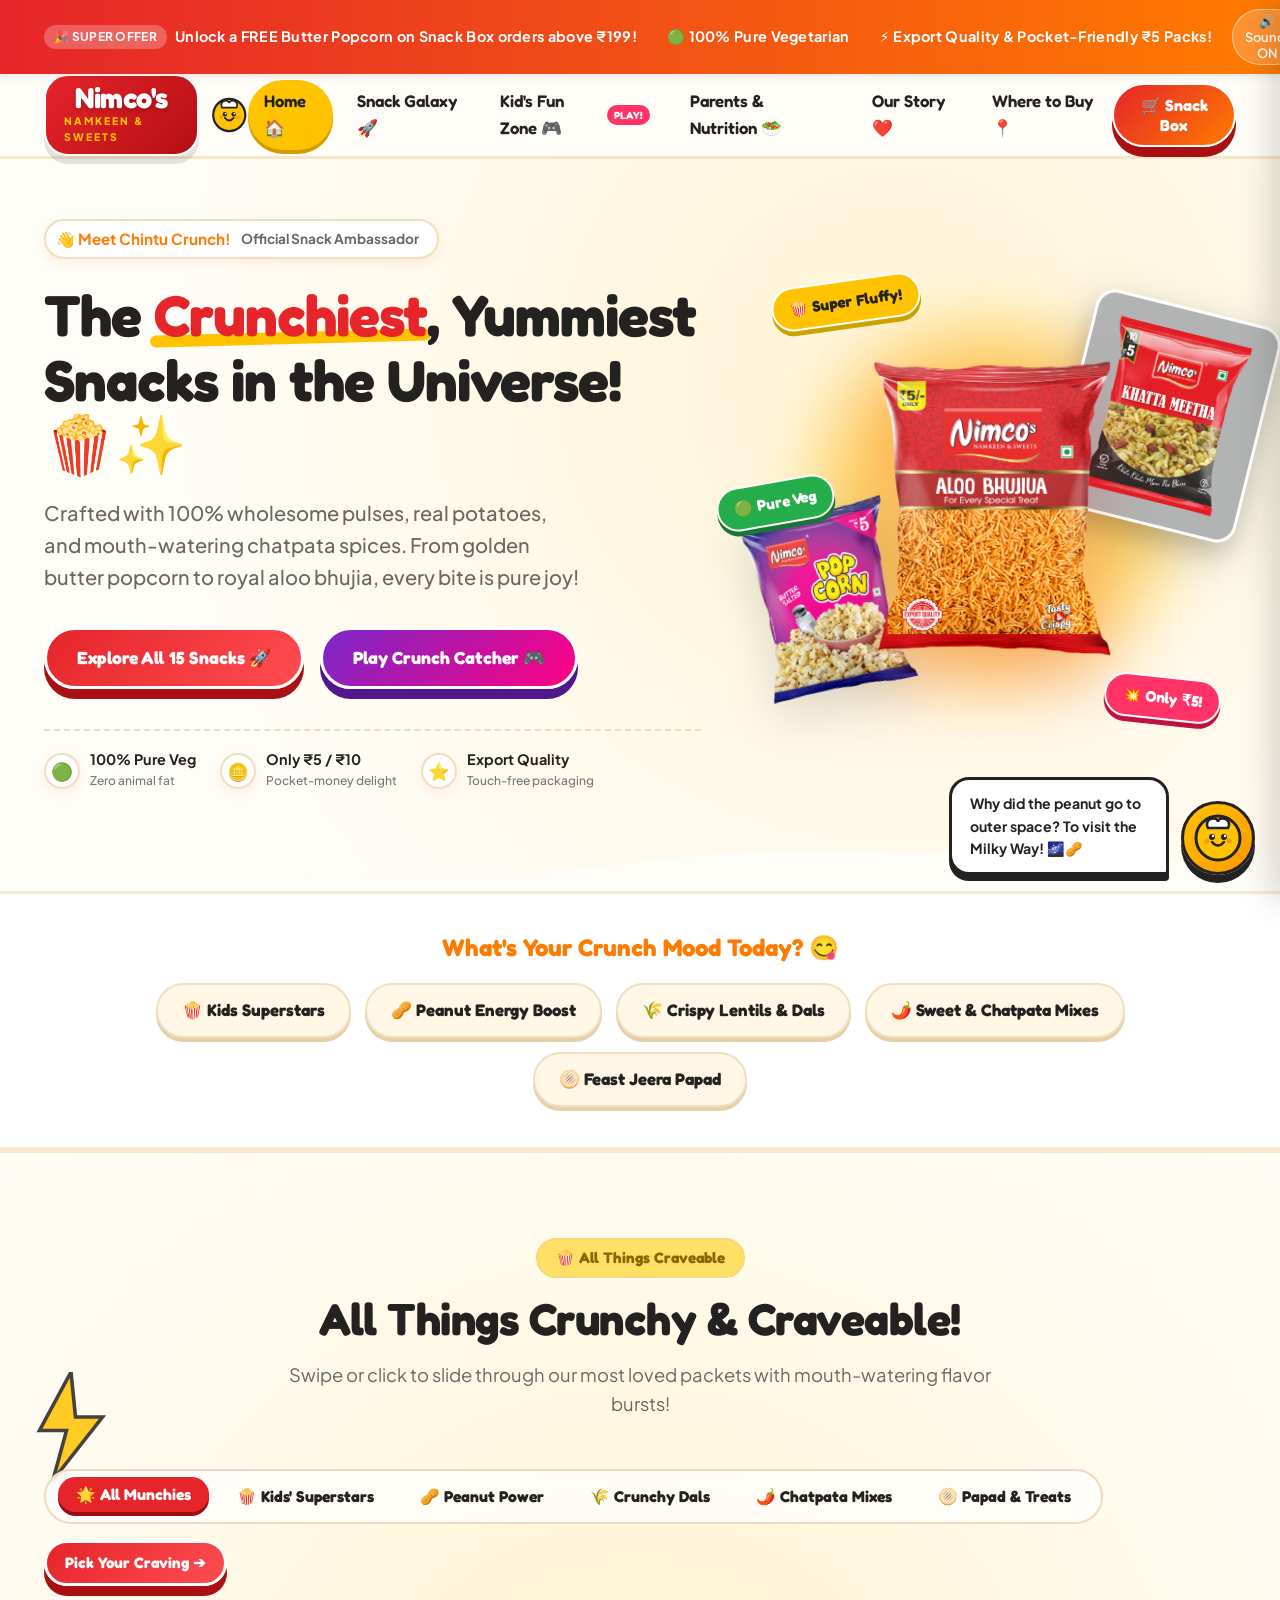
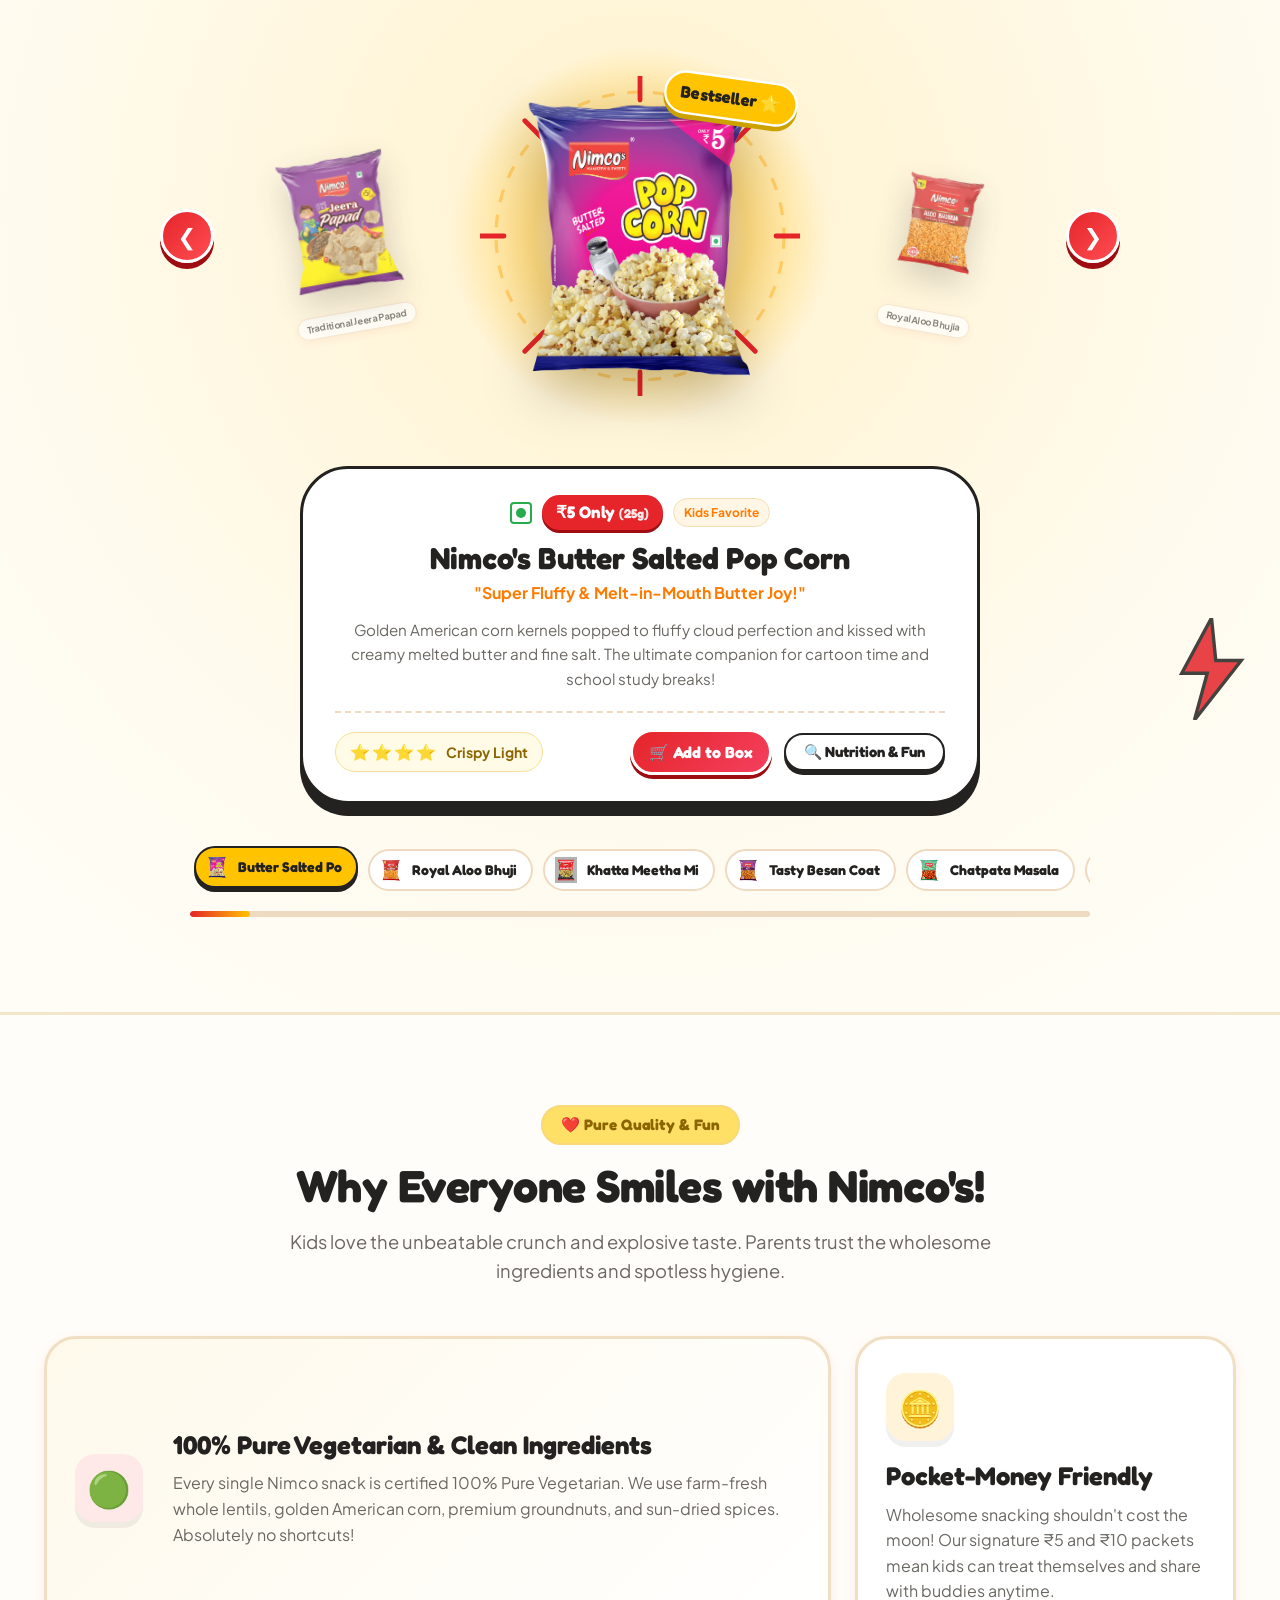
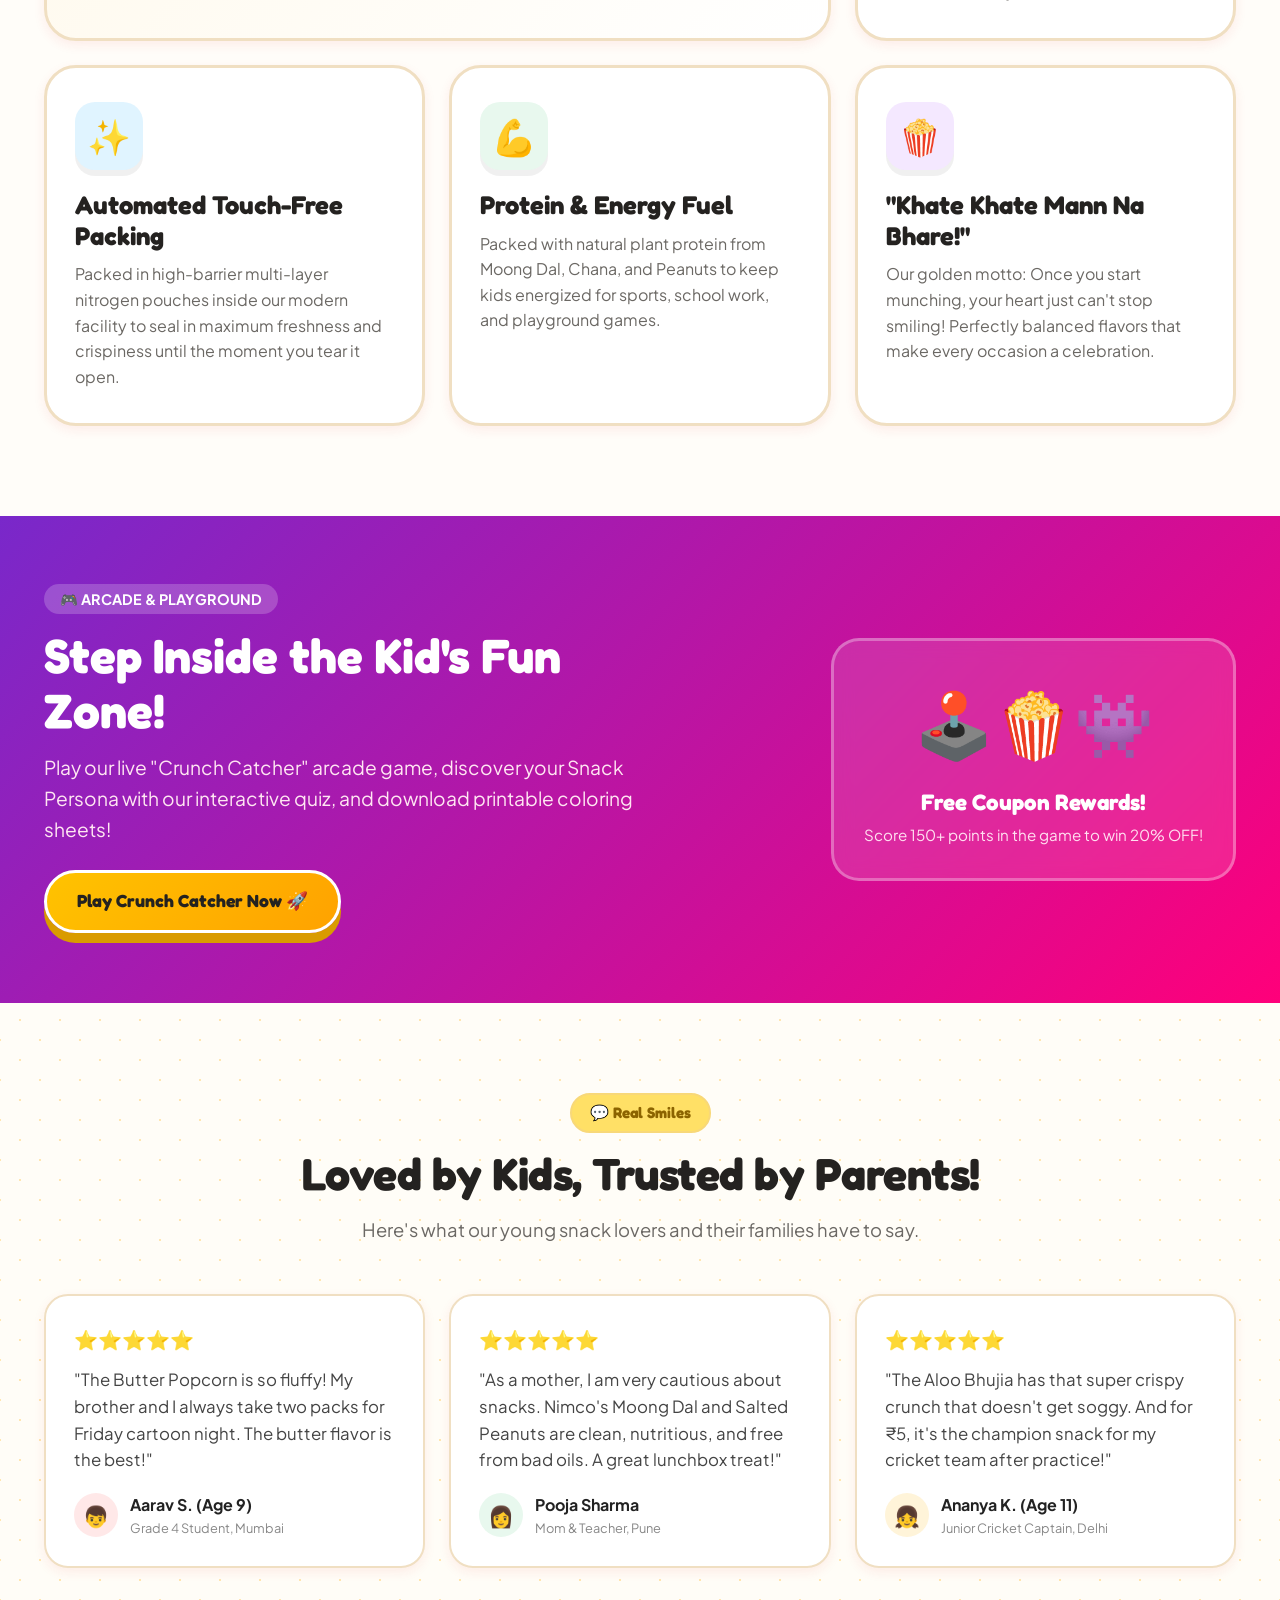
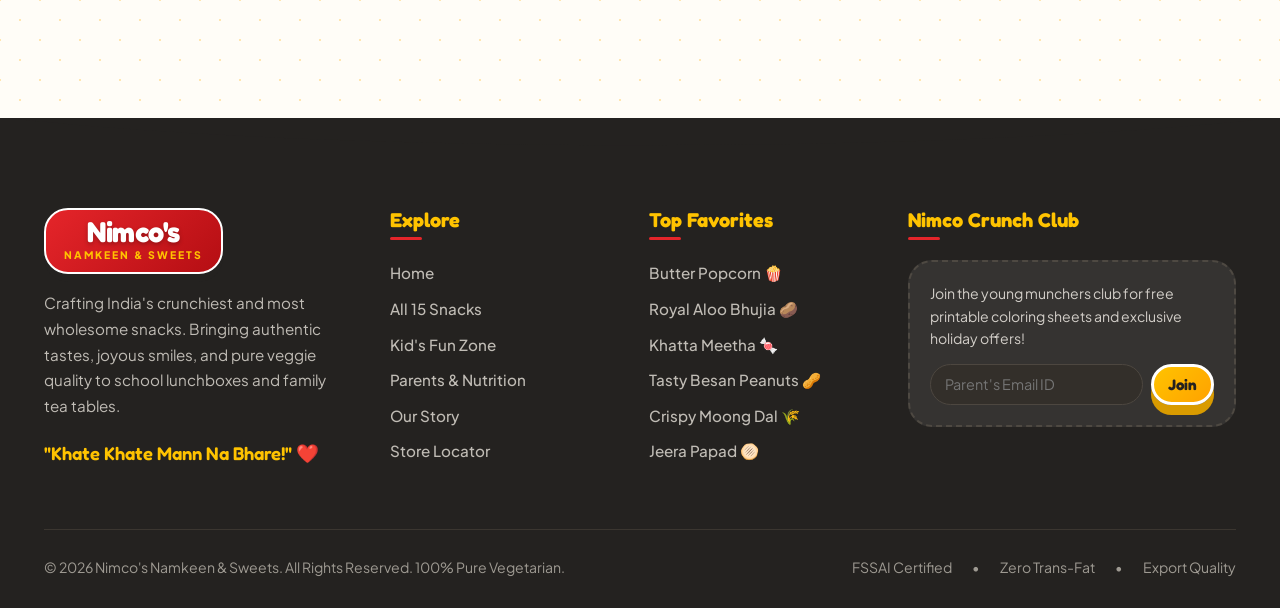
==== index.html @ a9c76709 "Add products page with complete snack galaxy showcase and interactive features" ====
<!DOCTYPE html>
<html lang="en">
<head>
  <meta charset="UTF-8">
  <meta name="viewport" content="width=device-width, initial-scale=1.0">
  <title>Nimco's Namkeen & Sweets | The Crunchiest Snack Universe for Kids & Families!</title>
  <meta name="description" content="Discover Nimco's mouth-watering namkeen and snacks! From Butter Popcorn and Aloo Bhujia to Khatta Meetha. 100% Pure Vegetarian, crispy, fun & pocket-friendly!">
  <link rel="stylesheet" href="css/style.css">
  <link rel="icon" href="assets/pop-corn.png" type="image/png">
</head>
<body>

  <!-- Top Playful Announcement Bar -->
  <aside class="top-ticker" aria-label="Special Offers">
    <div class="container top-ticker-content">
      <div class="top-ticker-marquee">
        <span class="ticker-item">
          <span class="ticker-pill">🎉 Super Offer</span>
          <span>Unlock a <strong>FREE Butter Popcorn</strong> on Snack Box orders above ₹199!</span>
        </span>
        <span class="ticker-item">
          <span>🟢 <strong>100% Pure Vegetarian</strong></span>
        </span>
        <span class="ticker-item">
          <span>⚡ Export Quality & Pocket-Friendly ₹5 Packs!</span>
        </span>
      </div>
      <button class="sound-toggle-btn" id="soundToggleBtn" aria-label="Toggle Sound Effects">
        🔊 Sound: ON
      </button>
    </div>
  </aside>

  <!-- Navigation Header -->
  <header class="site-header">
    <div class="container nav-container">
      <a href="index.html" class="brand-logo-wrap" aria-label="Nimco's Home">
        <div class="brand-logo-badge">
          <span class="brand-name">Nimco's</span>
          <span class="brand-sub">Namkeen & Sweets</span>
        </div>
        <!-- Chintu Mascot Head SVG -->
        <svg class="mascot-head-icon" viewBox="0 0 100 100" fill="none" xmlns="http://www.w3.org/2000/svg">
          <circle cx="50" cy="50" r="44" fill="#FFC300" stroke="#242220" stroke-width="6"/>
          <!-- Chef Hat -->
          <path d="M30 30 C20 10, 50 5, 50 18 C50 5, 80 10, 70 30 Z" fill="#FFFFFF" stroke="#242220" stroke-width="5"/>
          <!-- Eyes -->
          <circle cx="38" cy="48" r="6" fill="#242220"/>
          <circle cx="40" cy="46" r="2.5" fill="#FFFFFF"/>
          <circle cx="62" cy="48" r="6" fill="#242220"/>
          <circle cx="64" cy="46" r="2.5" fill="#FFFFFF"/>
          <!-- Cheeks -->
          <circle cx="28" cy="56" r="5" fill="#FF7B00" opacity="0.6"/>
          <circle cx="72" cy="56" r="5" fill="#FF7B00" opacity="0.6"/>
          <!-- Smile -->
          <path d="M38 58 Q50 72 62 58" stroke="#242220" stroke-width="5" stroke-linecap="round" fill="none"/>
        </svg>
      </a>

      <nav aria-label="Main Navigation">
        <ul class="nav-menu">
          <li><a href="index.html" class="nav-link active">Home 🏠</a></li>
          <li><a href="products.html" class="nav-link">Snack Galaxy 🚀</a></li>
          <li>
            <a href="funzone.html" class="nav-link">
              Kid's Fun Zone 🎮 <span class="badge-fun">Play!</span>
            </a>
          </li>
          <li><a href="parents.html" class="nav-link">Parents & Nutrition 🥗</a></li>
          <li><a href="about.html" class="nav-link">Our Story ❤️</a></li>
          <li><a href="contact.html" class="nav-link">Where to Buy 📍</a></li>
        </ul>
      </nav>

      <div class="nav-actions">
        <button class="cart-btn-trigger" aria-label="Open Snack Box Cart">
          <span>🛒 Snack Box</span>
          <span class="cart-badge-count" style="display:none;">0</span>
        </button>
        <button class="mobile-menu-toggle" aria-label="Open Mobile Menu">
          <span></span>
          <span></span>
          <span></span>
        </button>
      </div>
    </div>
  </header>

  <!-- Hero Section -->
  <main>
    <section class="hero-section">
      <div class="container hero-grid">
        <div class="hero-content">
          <div class="hero-mascot-pill">
            <span>👋 Meet Chintu Crunch!</span>
            <span style="color: #666; font-size: 0.85rem;">Official Snack Ambassador</span>
          </div>

          <h1 class="hero-title">
            The <span class="highlight-red">Crunchiest</span>, Yummiest Snacks in the Universe! 🍿✨
          </h1>

          <p class="hero-subtitle">
            Crafted with 100% wholesome pulses, real potatoes, and mouth-watering chatpata spices. From golden butter popcorn to royal aloo bhujia, every bite is pure joy!
          </p>

          <div class="hero-cta-group">
            <a href="products.html" class="btn btn-primary">
              <span>Explore All 15 Snacks 🚀</span>
            </a>
            <a href="funzone.html" class="btn btn-funzone">
              <span>Play Crunch Catcher 🎮</span>
            </a>
          </div>

          <div class="hero-trust-badges">
            <div class="trust-item">
              <div class="trust-item-icon">🟢</div>
              <div>
                <div style="line-height: 1.2;">100% Pure Veg</div>
                <small style="color: #777; font-weight: 500;">Zero animal fat</small>
              </div>
            </div>
            <div class="trust-item">
              <div class="trust-item-icon">🪙</div>
              <div>
                <div style="line-height: 1.2;">Only ₹5 / ₹10</div>
                <small style="color: #777; font-weight: 500;">Pocket-money delight</small>
              </div>
            </div>
            <div class="trust-item">
              <div class="trust-item-icon">⭐</div>
              <div>
                <div style="line-height: 1.2;">Export Quality</div>
                <small style="color: #777; font-weight: 500;">Touch-free packaging</small>
              </div>
            </div>
          </div>
        </div>

        <!-- Hero 3D Packaging Stage -->
        <div class="hero-visual-stage">
          <div class="stage-glow-circle"></div>

          <!-- Floating Stickers -->
          <div class="fun-sticker sticker-1" style="--rot: -8deg;">
            🍿 Super Fluffy!
          </div>
          <div class="fun-sticker sticker-2" style="--rot: 6deg;">
            💥 Only ₹5!
          </div>
          <div class="fun-sticker sticker-3" style="--rot: -10deg;">
            🟢 Pure Veg
          </div>

          <!-- Left Side Pack: Popcorn -->
          <img src="assets/pop-corn.png" alt="Nimco Butter Popcorn" class="hero-pack-side pack-left" onclick="window.snackBoxCart.open()">

          <!-- Main Center Pack: Royal Aloo Bhujia -->
          <img src="assets/aloo-bhujia.png" alt="Nimco Royal Aloo Bhujia" class="hero-pack-main" onclick="openProductModal('aloo-bhujia')">

          <!-- Right Side Pack: Khatta Meetha -->
          <img src="assets/khatta_meetha.jpeg" alt="Nimco Khatta Meetha Mixture" class="hero-pack-side pack-right" onclick="openProductModal('khatta-meetha')">
        </div>
      </div>

      <!-- Playful Wavy SVG Bottom Divider -->
      <div class="hero-curved-bottom">
        <svg viewBox="0 0 1200 120" preserveAspectRatio="none">
          <path d="M0,0 C150,90 400,120 600,60 C800,0 1050,90 1200,40 L1200,120 L0,120 Z" fill="#FFFDF7"></path>
        </svg>
      </div>
    </section>

    <!-- Pick Your Crunch Mood (Quick Explorer) -->
    <section class="mood-picker-wrap">
      <div class="container">
        <div style="text-align: center; margin-bottom: 20px;">
          <h3 style="font-size: 1.5rem; color: #FF7B00;">What's Your Crunch Mood Today? 😋</h3>
        </div>
        <div class="mood-pills-row">
          <a href="products.html?filter=kids-fav" class="mood-pill-btn">
            <span>🍿 Kids Superstars</span>
          </a>
          <a href="products.html?filter=peanuts" class="mood-pill-btn">
            <span>🥜 Peanut Energy Boost</span>
          </a>
          <a href="products.html?filter=dals" class="mood-pill-btn">
            <span>🌾 Crispy Lentils & Dals</span>
          </a>
          <a href="products.html?filter=mixes" class="mood-pill-btn">
            <span>🌶️ Sweet & Chatpata Mixes</span>
          </a>
          <a href="products.html?filter=papad" class="mood-pill-btn">
            <span>🫓 Feast Jeera Papad</span>
          </a>
        </div>
      </div>
    </section>

    <!-- All Things Craveable: 3D Horizontal Slider (Bikano-inspired) -->
    <section class="craveable-section" id="craveableSection">
      <!-- Decorative playful sparks -->
      <svg class="craveable-decor craveable-decor-left" viewBox="0 0 100 120" fill="none">
        <path d="M50 0 L15 65 L45 65 L30 120 L85 50 L55 50 Z" fill="#FFC300" stroke="#242220" stroke-width="4"/>
      </svg>
      <svg class="craveable-decor craveable-decor-right" viewBox="0 0 100 120" fill="none">
        <path d="M50 0 L15 65 L45 65 L30 120 L85 50 L55 50 Z" fill="#E5252A" stroke="#242220" stroke-width="4"/>
      </svg>

      <div class="container">
        <div class="section-header">
          <div class="section-tag">🍿 All Things Craveable</div>
          <h2 class="section-title">All Things Crunchy & Craveable!</h2>
          <p class="section-desc">Swipe or click to slide through our most loved packets with mouth-watering flavor bursts!</p>
        </div>

        <!-- Category Toolbar -->
        <div class="craveable-toolbar">
          <div class="craveable-categories">
            <button class="craveable-cat-btn active" data-cat="all">🌟 All Munchies</button>
            <button class="craveable-cat-btn" data-cat="kids-fav">🍿 Kids' Superstars</button>
            <button class="craveable-cat-btn" data-cat="peanuts">🥜 Peanut Power</button>
            <button class="craveable-cat-btn" data-cat="dals">🌾 Crunchy Dals</button>
            <button class="craveable-cat-btn" data-cat="mixes">🌶️ Chatpata Mixes</button>
            <button class="craveable-cat-btn" data-cat="papad">🫓 Papad & Treats</button>
          </div>
          <a href="products.html" class="btn btn-primary btn-sm craveable-explore-btn">
            Pick Your Craving ➔
          </a>
        </div>

        <!-- 3D Center Stage Carousel -->
        <div class="craveable-stage-wrap">
          <button class="craveable-nav-btn craveable-nav-prev" id="craveablePrevBtn" aria-label="Previous Snack">
            ❮
          </button>

          <div class="craveable-track-container" id="craveableTrackContainer">
            <div class="craveable-stage" id="craveableStage">
              <!-- Rendered dynamically by craveable-slider.js -->
            </div>
          </div>

          <button class="craveable-nav-btn craveable-nav-next" id="craveableNextBtn" aria-label="Next Snack">
            ❯
          </button>
        </div>

        <!-- Active Product Details Card -->
        <div class="craveable-info-card" id="craveableInfoCard">
          <!-- Rendered dynamically for active center product -->
        </div>

        <!-- Horizontal Thumbnail Quick-Scroller Strip & Progress Bar -->
        <div class="craveable-thumb-strip-wrap">
          <div class="craveable-thumb-strip" id="craveableThumbStrip">
            <!-- Rendered dynamically -->
          </div>
          <div class="craveable-progress-bar">
            <div class="craveable-progress-fill" id="craveableProgressFill"></div>
          </div>
        </div>
      </div>
    </section>

    <!-- Why Kids & Parents Love Nimco's (Bento Section) -->
    <section class="benefits-section">
      <div class="container">
        <div class="section-header">
          <div class="section-tag">❤️ Pure Quality & Fun</div>
          <h2 class="section-title">Why Everyone Smiles with Nimco's!</h2>
          <p class="section-desc">Kids love the unbeatable crunch and explosive taste. Parents trust the wholesome ingredients and spotless hygiene.</p>
        </div>

        <div class="bento-grid">
          <!-- Bento Card 1: Wide -->
          <div class="bento-card card-wide">
            <div class="bento-icon-bubble" style="background: #FFE8E8; color: #E5252A;">
              🟢
            </div>
            <div>
              <h3 class="bento-title">100% Pure Vegetarian & Clean Ingredients</h3>
              <p class="bento-text">
                Every single Nimco snack is certified 100% Pure Vegetarian. We use farm-fresh whole lentils, golden American corn, premium groundnuts, and sun-dried spices. Absolutely no shortcuts!
              </p>
            </div>
          </div>

          <!-- Bento Card 2 -->
          <div class="bento-card">
            <div class="bento-icon-bubble" style="background: #FFF4D9; color: #FFA200;">
              🪙
            </div>
            <h3 class="bento-title">Pocket-Money Friendly</h3>
            <p class="bento-text">
              Wholesome snacking shouldn't cost the moon! Our signature ₹5 and ₹10 packets mean kids can treat themselves and share with buddies anytime.
            </p>
          </div>

          <!-- Bento Card 3 -->
          <div class="bento-card">
            <div class="bento-icon-bubble" style="background: #E0F4FF; color: #00A6FB;">
              ✨
            </div>
            <h3 class="bento-title">Automated Touch-Free Packing</h3>
            <p class="bento-text">
              Packed in high-barrier multi-layer nitrogen pouches inside our modern facility to seal in maximum freshness and crispiness until the moment you tear it open.
            </p>
          </div>

          <!-- Bento Card 4 -->
          <div class="bento-card">
            <div class="bento-icon-bubble" style="background: #E8F8EE; color: #25AC4B;">
              💪
            </div>
            <h3 class="bento-title">Protein & Energy Fuel</h3>
            <p class="bento-text">
              Packed with natural plant protein from Moong Dal, Chana, and Peanuts to keep kids energized for sports, school work, and playground games.
            </p>
          </div>

          <!-- Bento Card 5 -->
          <div class="bento-card">
            <div class="bento-icon-bubble" style="background: #F4E8FF; color: #7928CA;">
              🍿
            </div>
            <h3 class="bento-title">"Khate Khate Mann Na Bhare!"</h3>
            <p class="bento-text">
              Our golden motto: Once you start munching, your heart just can't stop smiling! Perfectly balanced flavors that make every occasion a celebration.
            </p>
          </div>
        </div>
      </div>
    </section>

    <!-- Interactive Fun Zone Teaser Banner -->
    <section style="background: linear-gradient(135deg, #7928CA, #FF007A); padding: 70px 0; color: #fff; position: relative; overflow: hidden;">
      <div class="container" style="display: flex; align-items: center; justify-content: space-between; flex-wrap: wrap; gap: 40px; position: relative; z-index: 2;">
        <div style="max-width: 600px;">
          <span style="background: rgba(255,255,255,0.2); padding: 6px 16px; border-radius: 999px; font-weight: 700; font-size: 0.9rem; text-transform: uppercase;">
            🎮 Arcade & Playground
          </span>
          <h2 style="font-size: 3rem; color: #fff; margin: 16px 0 14px; line-height: 1.15;">
            Step Inside the Kid's Fun Zone!
          </h2>
          <p style="font-size: 1.2rem; color: #FFE6F2; margin-bottom: 26px;">
            Play our live "Crunch Catcher" arcade game, discover your Snack Persona with our interactive quiz, and download printable coloring sheets!
          </p>
          <a href="funzone.html" class="btn btn-secondary">
            <span>Play Crunch Catcher Now 🚀</span>
          </a>
        </div>
        <div style="text-align: center; background: rgba(255, 255, 255, 0.12); padding: 30px; border-radius: 28px; border: 3px solid rgba(255, 255, 255, 0.3); backdrop-filter: blur(10px);">
          <div style="font-size: 4rem; animation: cuteBob 2s infinite alternate;">🕹️🍿👾</div>
          <div style="font-family: var(--font-display); font-size: 1.4rem; font-weight: 700; margin-top: 10px;">Free Coupon Rewards!</div>
          <p style="font-size: 0.95rem; color: #FFE0F0; margin-top: 4px;">Score 150+ points in the game to win 20% OFF!</p>
        </div>
      </div>
    </section>

    <!-- Happy Munchers Reviews Section -->
    <section style="padding: 90px 0;">
      <div class="container">
        <div class="section-header">
          <div class="section-tag">💬 Real Smiles</div>
          <h2 class="section-title">Loved by Kids, Trusted by Parents!</h2>
          <p class="section-desc">Here's what our young snack lovers and their families have to say.</p>
        </div>

        <div style="display: grid; grid-template-columns: repeat(auto-fit, minmax(300px, 1fr)); gap: 24px;">
          <!-- Review 1 -->
          <div style="background: #FFF; border: 2.5px solid #F0DFC2; border-radius: 24px; padding: 28px; box-shadow: var(--shadow-sm);">
            <div style="font-size: 1.2rem; margin-bottom: 12px;">⭐⭐⭐⭐⭐</div>
            <p style="font-size: 1.05rem; color: #444; line-height: 1.6; margin-bottom: 18px;">
              "The Butter Popcorn is so fluffy! My brother and I always take two packs for Friday cartoon night. The butter flavor is the best!"
            </p>
            <div style="display: flex; align-items: center; gap: 12px;">
              <div style="width: 44px; height: 44px; border-radius: 50%; background: #FFE8E8; display: flex; align-items: center; justify-content: center; font-size: 1.3rem;">👦</div>
              <div>
                <strong style="font-size: 1rem; color: #222;">Aarav S. (Age 9)</strong>
                <div style="font-size: 0.8rem; color: #888;">Grade 4 Student, Mumbai</div>
              </div>
            </div>
          </div>

          <!-- Review 2 -->
          <div style="background: #FFF; border: 2.5px solid #F0DFC2; border-radius: 24px; padding: 28px; box-shadow: var(--shadow-sm);">
            <div style="font-size: 1.2rem; margin-bottom: 12px;">⭐⭐⭐⭐⭐</div>
            <p style="font-size: 1.05rem; color: #444; line-height: 1.6; margin-bottom: 18px;">
              "As a mother, I am very cautious about snacks. Nimco's Moong Dal and Salted Peanuts are clean, nutritious, and free from bad oils. A great lunchbox treat!"
            </p>
            <div style="display: flex; align-items: center; gap: 12px;">
              <div style="width: 44px; height: 44px; border-radius: 50%; background: #E8F8EE; display: flex; align-items: center; justify-content: center; font-size: 1.3rem;">👩</div>
              <div>
                <strong style="font-size: 1rem; color: #222;">Pooja Sharma</strong>
                <div style="font-size: 0.8rem; color: #888;">Mom & Teacher, Pune</div>
              </div>
            </div>
          </div>

          <!-- Review 3 -->
          <div style="background: #FFF; border: 2.5px solid #F0DFC2; border-radius: 24px; padding: 28px; box-shadow: var(--shadow-sm);">
            <div style="font-size: 1.2rem; margin-bottom: 12px;">⭐⭐⭐⭐⭐</div>
            <p style="font-size: 1.05rem; color: #444; line-height: 1.6; margin-bottom: 18px;">
              "The Aloo Bhujia has that super crispy crunch that doesn't get soggy. And for ₹5, it's the champion snack for my cricket team after practice!"
            </p>
            <div style="display: flex; align-items: center; gap: 12px;">
              <div style="width: 44px; height: 44px; border-radius: 50%; background: #FFF4D9; display: flex; align-items: center; justify-content: center; font-size: 1.3rem;">👧</div>
              <div>
                <strong style="font-size: 1rem; color: #222;">Ananya K. (Age 11)</strong>
                <div style="font-size: 0.8rem; color: #888;">Junior Cricket Captain, Delhi</div>
              </div>
            </div>
          </div>
        </div>
      </div>
    </section>
  </main>

  <!-- Global Slide-over Snack Box Drawer -->
  <div class="cart-backdrop" id="cartBackdrop"></div>
  <aside class="cart-drawer" id="cartDrawer" aria-label="Snack Box Shopping Cart">
    <div class="cart-drawer-header">
      <h3 class="cart-drawer-title">
        <span>🛒 My Snack Box</span>
      </h3>
      <button class="cart-close-btn" aria-label="Close Cart">✕</button>
    </div>

    <!-- Free Popcorn Progress Bar -->
    <div class="cart-free-gift-meter">
      <div class="gift-meter-label" id="giftMeterText">
        Add <strong>₹199</strong> to unlock a <strong>FREE Butter Popcorn</strong>! 🎁
      </div>
      <div class="meter-track">
        <div class="meter-fill" id="giftMeterFill" style="width: 0%;"></div>
      </div>
    </div>

    <!-- Items List -->
    <div class="cart-items-list" id="cartItemsList">
      <!-- Populated via JS -->
    </div>

    <!-- Drawer Footer -->
    <div class="cart-drawer-footer">
      <div class="promo-input-row">
        <input type="text" id="cartPromoInput" class="promo-input-field" placeholder="Promo code (e.g. CHINTU10)">
        <button class="promo-apply-btn" id="cartPromoBtn">Apply</button>
      </div>
      <div id="cartPromoMsg" style="font-size: 0.85rem; font-weight: 700; margin-bottom: 12px; display: none;"></div>

      <div class="cart-subtotal-row">
        <span>Subtotal:</span>
        <span class="cart-subtotal-amount" id="cartSubtotal">₹0</span>
      </div>

      <div class="cart-subtotal-row" id="cartDiscountRow" style="display: none; font-size: 1rem; color: #25AC4B;">
        <span>Promo Discount:</span>
        <span id="cartDiscountAmount">-₹0</span>
      </div>

      <button class="btn btn-primary" id="cartCheckoutBtn" style="width: 100%;">
        Munch & Checkout 🚀
      </button>
    </div>
  </aside>

  <!-- Product Detail & Nutrition Modal -->
  <div class="modal-backdrop" id="productModal" role="dialog" aria-modal="true">
    <div class="modal-dialog">
      <button class="modal-close-btn" aria-label="Close dialog">✕</button>
      <div class="modal-body" id="productModalBody">
        <!-- Rendered dynamically -->
      </div>
    </div>
  </div>

  <!-- Floating Mascot Interaction Widget -->
  <div class="floating-mascot-widget" id="floatingMascotWidget">
    <div class="mascot-bubble" id="mascotSpeechBubble">
      Hi buddy! Click me for fun snack jokes! 🍿
    </div>
    <button class="mascot-avatar-btn" id="mascotAvatarBtn" aria-label="Ask Mascot Chintu">
      <svg viewBox="0 0 100 100" fill="none">
        <circle cx="50" cy="50" r="44" fill="#FFC300" stroke="#242220" stroke-width="6"/>
        <path d="M30 30 C20 10, 50 5, 50 18 C50 5, 80 10, 70 30 Z" fill="#FFFFFF" stroke="#242220" stroke-width="5"/>
        <circle cx="38" cy="48" r="6" fill="#242220"/>
        <circle cx="40" cy="46" r="2.5" fill="#FFFFFF"/>
        <circle cx="62" cy="48" r="6" fill="#242220"/>
        <circle cx="64" cy="46" r="2.5" fill="#FFFFFF"/>
        <circle cx="28" cy="56" r="5" fill="#FF7B00" opacity="0.6"/>
        <circle cx="72" cy="56" r="5" fill="#FF7B00" opacity="0.6"/>
        <path d="M38 58 Q50 72 62 58" stroke="#242220" stroke-width="5" stroke-linecap="round" fill="none"/>
      </svg>
    </button>
  </div>

  <!-- Footer -->
  <footer class="site-footer">
    <div class="footer-curved-top">
      <svg viewBox="0 0 1200 120" preserveAspectRatio="none">
        <path d="M0,0 C300,90 900,90 1200,0 L1200,120 L0,120 Z" fill="#242220"></path>
      </svg>
    </div>

    <div class="container">
      <div class="footer-grid">
        <!-- Brand Info -->
        <div class="footer-brand">
          <div class="brand-logo-badge" style="width: fit-content; margin-bottom: 16px;">
            <span class="brand-name">Nimco's</span>
            <span class="brand-sub">Namkeen & Sweets</span>
          </div>
          <p>
            Crafting India's crunchiest and most wholesome snacks. Bringing authentic tastes, joyous smiles, and pure veggie quality to school lunchboxes and family tea tables.
          </p>
          <div class="footer-tagline-quote">
            "Khate Khate Mann Na Bhare!" ❤️
          </div>
        </div>

        <!-- Navigation Links -->
        <div class="footer-col">
          <h4>Explore</h4>
          <ul class="footer-links">
            <li><a href="index.html">Home</a></li>
            <li><a href="products.html">All 15 Snacks</a></li>
            <li><a href="funzone.html">Kid's Fun Zone</a></li>
            <li><a href="parents.html">Parents & Nutrition</a></li>
            <li><a href="about.html">Our Story</a></li>
            <li><a href="contact.html">Store Locator</a></li>
          </ul>
        </div>

        <!-- Snack Favorites -->
        <div class="footer-col">
          <h4>Top Favorites</h4>
          <ul class="footer-links">
            <li><a href="products.html?filter=kids-fav">Butter Popcorn 🍿</a></li>
            <li><a href="products.html?filter=kids-fav">Royal Aloo Bhujia 🥔</a></li>
            <li><a href="products.html?filter=kids-fav">Khatta Meetha 🍬</a></li>
            <li><a href="products.html?filter=peanuts">Tasty Besan Peanuts 🥜</a></li>
            <li><a href="products.html?filter=dals">Crispy Moong Dal 🌾</a></li>
            <li><a href="products.html?filter=papad">Jeera Papad 🫓</a></li>
          </ul>
        </div>

        <!-- Join Club Box -->
        <div class="footer-col">
          <h4>Nimco Crunch Club</h4>
          <div class="footer-club-box">
            <p>Join the young munchers club for free printable coloring sheets and exclusive holiday offers!</p>
            <form onsubmit="event.preventDefault(); alert('Welcome to the Nimco Crunch Club! 🍿🎉'); this.reset();" class="footer-input-wrap">
              <input type="email" required placeholder="Parent's Email ID" class="footer-input">
              <button type="submit" class="btn btn-secondary btn-sm" style="padding: 8px 14px;">Join</button>
            </form>
          </div>
        </div>
      </div>

      <div class="footer-bottom">
        <div>© 2026 Nimco's Namkeen & Sweets. All Rights Reserved. 100% Pure Vegetarian.</div>
        <div style="display: flex; gap: 20px;">
          <span>FSSAI Certified</span>
          <span>•</span>
          <span>Zero Trans-Fat</span>
          <span>•</span>
          <span>Export Quality</span>
        </div>
      </div>
    </div>
  </footer>

  <!-- Scripts -->
  <script src="js/sound.js"></script>
  <script src="js/products-data.js"></script>
  <script src="js/cart.js"></script>
  <script src="js/craveable-slider.js"></script>
  <script src="js/main.js"></script>
</body>
</html>
---- css/style.css ----
/* ==========================================================================
   NIMCO'S NAMKEEN & SWEETS - KIDS-FRIENDLY PLAYFUL DESIGN SYSTEM
   "Khate Khate Mann Na Bhare" | 100% Pure Veg | Crunchy & Fun!
   ========================================================================== */

@import url('https://fonts.googleapis.com/css2?family=Fredoka:wght@400;500;600;700&family=Plus+Jakarta+Sans:wght@400;500;600;700;800&family=Bubblegum+Sans&display=swap');
@import url('craveable.css');

:root {
  /* Brand Color Palette */
  --brand-red: #E5252A;
  --brand-red-dark: #C01419;
  --brand-red-light: #FF5A5F;
  --brand-yellow: #FFC300;
  --brand-yellow-light: #FFE066;
  --brand-orange: #FF7B00;
  --brand-orange-light: #FFA23A;
  --brand-blue: #00A6FB;
  --brand-blue-light: #E0F4FF;
  --brand-pink: #FF3366;
  --brand-pink-light: #FFE8EF;
  --brand-green: #25AC4B; /* Veg Symbol Green */
  --brand-green-light: #E8F8EE;
  --brand-purple: #7928CA;
  --brand-purple-light: #F4E8FF;

  /* Surfaces & Backgrounds */
  --bg-cream: #FFFDF7;
  --bg-warm: #FFF6E5;
  --bg-sunshine: #FFFBE6;
  --bg-white: #FFFFFF;
  --bg-card: #FFFFFF;

  /* Text & Typography */
  --text-main: #242220;
  --text-muted: #6B6864;
  --text-light: #9E9B95;
  --text-on-dark: #FFFFFF;

  /* Borders & Shadows */
  --border-playful: 3px solid #F2E8D5;
  --border-thick: 4px solid #242220;
  --border-radius-xs: 10px;
  --border-radius-sm: 16px;
  --border-radius-md: 24px;
  --border-radius-lg: 32px;
  --border-radius-xl: 48px;
  --border-radius-pill: 999px;

  /* 3D Tactile Comic Shadows */
  --shadow-sm: 0 4px 12px rgba(229, 37, 42, 0.08);
  --shadow-md: 0 10px 25px rgba(255, 123, 0, 0.12), 0 4px 10px rgba(0, 0, 0, 0.04);
  --shadow-lg: 0 20px 40px rgba(229, 37, 42, 0.15), 0 8px 16px rgba(0, 0, 0, 0.06);
  --shadow-comic: 0 8px 0 rgba(36, 34, 32, 0.12);
  --shadow-comic-pressed: 0 2px 0 rgba(36, 34, 32, 0.12);
  --shadow-red-pop: 0 10px 0 #A81014;
  --shadow-yellow-pop: 0 10px 0 #D99B00;
  --shadow-blue-pop: 0 10px 0 #0077B6;
  --shadow-green-pop: 0 10px 0 #187932;

  /* Fonts */
  --font-display: 'Fredoka', 'Bubblegum Sans', cursive, sans-serif;
  --font-body: 'Plus Jakarta Sans', system-ui, -apple-system, sans-serif;

  /* Animation Timings */
  --bounce-easing: cubic-bezier(0.34, 1.56, 0.64, 1);
  --transition-fast: 0.18s var(--bounce-easing);
  --transition-normal: 0.3s ease;
}

/* ==========================================================================
   RESET & BASE STYLES
   ========================================================================== */
*, *::before, *::after {
  box-sizing: border-box;
  margin: 0;
  padding: 0;
}

html {
  scroll-behavior: smooth;
  font-size: 16px;
  -webkit-tap-highlight-color: transparent;
}

body {
  font-family: var(--font-body);
  background-color: var(--bg-cream);
  color: var(--text-main);
  line-height: 1.6;
  overflow-x: hidden;
  background-image: 
    radial-gradient(#FFE6B0 1.2px, transparent 1.2px),
    radial-gradient(#FFE6B0 1.2px, #FFFDF7 1.2px);
  background-size: 40px 40px;
  background-position: 0 0, 20px 20px;
}

img {
  max-width: 100%;
  height: auto;
  display: block;
}

a {
  color: inherit;
  text-decoration: none;
}

button, input, select, textarea {
  font-family: inherit;
  font-size: inherit;
  outline: none;
}

button {
  cursor: pointer;
  border: none;
  background: none;
}

h1, h2, h3, h4, h5, h6 {
  font-family: var(--font-display);
  font-weight: 700;
  line-height: 1.2;
  color: var(--text-main);
}

.container {
  width: 100%;
  max-width: 1240px;
  margin: 0 auto;
  padding: 0 24px;
}

/* ==========================================================================
   PLAYFUL TOP TICKER & ANNOUNCEMENT BAR
   ========================================================================== */
.top-ticker {
  background: linear-gradient(90deg, #E5252A, #FF7B00, #E5252A);
  background-size: 200% 100%;
  animation: tickerGradient 10s ease infinite;
  color: #FFFFFF;
  padding: 9px 0;
  font-size: 0.9rem;
  font-weight: 700;
  letter-spacing: 0.3px;
  overflow: hidden;
  position: relative;
  z-index: 100;
  box-shadow: 0 2px 8px rgba(0, 0, 0, 0.1);
}

@keyframes tickerGradient {
  0% { background-position: 0% 50%; }
  50% { background-position: 100% 50%; }
  100% { background-position: 0% 50%; }
}

.top-ticker-content {
  display: flex;
  justify-content: space-between;
  align-items: center;
  gap: 20px;
}

.top-ticker-marquee {
  display: flex;
  align-items: center;
  gap: 30px;
  white-space: nowrap;
}

.ticker-item {
  display: inline-flex;
  align-items: center;
  gap: 8px;
}

.ticker-pill {
  background: rgba(255, 255, 255, 0.25);
  padding: 2px 10px;
  border-radius: 999px;
  font-size: 0.75rem;
  text-transform: uppercase;
}

.sound-toggle-btn {
  background: rgba(255, 255, 255, 0.2);
  color: #fff;
  border: 1.5px solid rgba(255, 255, 255, 0.5);
  padding: 3px 12px;
  border-radius: 999px;
  font-size: 0.8rem;
  font-weight: 600;
  display: inline-flex;
  align-items: center;
  gap: 6px;
  transition: all var(--transition-fast);
}

.sound-toggle-btn:hover {
  background: #fff;
  color: var(--brand-red);
  transform: scale(1.05);
}

/* ==========================================================================
   NAVIGATION BAR
   ========================================================================== */
.site-header {
  position: sticky;
  top: 0;
  background: rgba(255, 253, 247, 0.95);
  backdrop-filter: blur(12px);
  -webkit-backdrop-filter: blur(12px);
  border-bottom: 3px solid #F5E5C9;
  z-index: 99;
  transition: all 0.3s ease;
}

.site-header.scrolled {
  box-shadow: 0 10px 30px rgba(0, 0, 0, 0.08);
  border-bottom-color: transparent;
}

.nav-container {
  display: flex;
  justify-content: space-between;
  align-items: center;
  height: 82px;
}

.brand-logo-wrap {
  display: flex;
  align-items: center;
  gap: 12px;
}

.brand-logo-badge {
  background: linear-gradient(135deg, var(--brand-red), #B50E13);
  color: #fff;
  padding: 8px 18px;
  border-radius: var(--border-radius-md);
  box-shadow: var(--shadow-comic);
  border: 2.5px solid #fff;
  display: flex;
  flex-direction: column;
  align-items: center;
  position: relative;
  transition: transform var(--transition-fast);
}

.brand-logo-badge:hover {
  transform: rotate(-3deg) scale(1.04);
}

.brand-name {
  font-family: var(--font-display);
  font-size: 1.8rem;
  line-height: 1;
  font-weight: 700;
  letter-spacing: -0.5px;
  color: #fff;
  text-shadow: 0 2px 4px rgba(0, 0, 0, 0.25);
}

.brand-sub {
  font-size: 0.65rem;
  font-weight: 800;
  letter-spacing: 2px;
  text-transform: uppercase;
  color: var(--brand-yellow);
}

.mascot-head-icon {
  width: 44px;
  height: 44px;
  animation: cuteBob 2.5s ease-in-out infinite alternate;
}

@keyframes cuteBob {
  0% { transform: translateY(0) rotate(0deg); }
  100% { transform: translateY(-4px) rotate(6deg); }
}

.nav-menu {
  display: flex;
  align-items: center;
  gap: 8px;
  list-style: none;
}

.nav-link {
  font-family: var(--font-display);
  font-size: 1.05rem;
  font-weight: 600;
  color: var(--text-main);
  padding: 8px 16px;
  border-radius: var(--border-radius-pill);
  transition: all var(--transition-fast);
  display: flex;
  align-items: center;
  gap: 6px;
  position: relative;
}

.nav-link:hover {
  background: var(--bg-warm);
  color: var(--brand-red);
  transform: translateY(-2px);
}

.nav-link.active {
  background: var(--brand-yellow);
  color: var(--text-main);
  box-shadow: 0 4px 0 #D49B00;
}

.nav-link .badge-fun {
  background: var(--brand-pink);
  color: #fff;
  font-size: 0.65rem;
  padding: 2px 7px;
  border-radius: 999px;
  font-weight: 800;
  text-transform: uppercase;
  animation: pulseBadge 1.5s infinite;
}

@keyframes pulseBadge {
  0%, 100% { transform: scale(1); }
  50% { transform: scale(1.12); }
}

.nav-actions {
  display: flex;
  align-items: center;
  gap: 14px;
}

.cart-btn-trigger {
  background: linear-gradient(135deg, var(--brand-red), var(--brand-orange));
  color: #fff;
  padding: 10px 20px;
  border-radius: var(--border-radius-pill);
  font-family: var(--font-display);
  font-weight: 700;
  font-size: 1rem;
  display: flex;
  align-items: center;
  gap: 10px;
  box-shadow: var(--shadow-red-pop);
  transition: all var(--transition-fast);
  border: 2px solid #fff;
}

.cart-btn-trigger:hover {
  transform: translateY(-2px);
  box-shadow: 0 12px 0 #A81014;
}

.cart-btn-trigger:active {
  transform: translateY(6px);
  box-shadow: 0 4px 0 #A81014;
}

.cart-badge-count {
  background: var(--brand-yellow);
  color: var(--text-main);
  width: 24px;
  height: 24px;
  border-radius: 50%;
  display: inline-flex;
  align-items: center;
  justify-content: center;
  font-size: 0.85rem;
  font-weight: 800;
}

.mobile-menu-toggle {
  display: none;
  flex-direction: column;
  gap: 5px;
  width: 44px;
  height: 44px;
  background: var(--bg-warm);
  border-radius: 12px;
  justify-content: center;
  align-items: center;
  border: 2px solid #EAD8BD;
}

.mobile-menu-toggle span {
  width: 22px;
  height: 3px;
  background: var(--text-main);
  border-radius: 3px;
  transition: all 0.3s ease;
}

/* ==========================================================================
   BUTTONS & TACTILE COMPONENTS
   ========================================================================== */
.btn {
  display: inline-flex;
  align-items: center;
  justify-content: center;
  gap: 10px;
  font-family: var(--font-display);
  font-weight: 700;
  font-size: 1.1rem;
  padding: 14px 30px;
  border-radius: var(--border-radius-pill);
  transition: all var(--transition-fast);
  text-align: center;
  user-select: none;
}

.btn-primary {
  background: linear-gradient(135deg, var(--brand-red), #FF4D52);
  color: #FFFFFF;
  box-shadow: var(--shadow-red-pop);
  border: 3px solid #FFFFFF;
}

.btn-primary:hover {
  transform: translateY(-3px) scale(1.02);
  box-shadow: 0 13px 0 #A81014;
}

.btn-primary:active {
  transform: translateY(6px);
  box-shadow: 0 3px 0 #A81014;
}

.btn-secondary {
  background: linear-gradient(135deg, var(--brand-yellow), #FFA200);
  color: var(--text-main);
  box-shadow: var(--shadow-yellow-pop);
  border: 3px solid #FFFFFF;
}

.btn-secondary:hover {
  transform: translateY(-3px) scale(1.02);
  box-shadow: 0 13px 0 #D99B00;
}

.btn-secondary:active {
  transform: translateY(6px);
  box-shadow: 0 3px 0 #D99B00;
}

.btn-outline {
  background: #FFFFFF;
  color: var(--text-main);
  border: 3px solid var(--text-main);
  box-shadow: 0 6px 0 var(--text-main);
}

.btn-outline:hover {
  background: var(--bg-warm);
  transform: translateY(-2px);
  box-shadow: 0 8px 0 var(--text-main);
}

.btn-outline:active {
  transform: translateY(4px);
  box-shadow: 0 2px 0 var(--text-main);
}

.btn-funzone {
  background: linear-gradient(135deg, #7928CA, #FF0080);
  color: #fff;
  box-shadow: 0 10px 0 #52178D;
  border: 3px solid #FFFFFF;
}

.btn-funzone:hover {
  transform: translateY(-3px) scale(1.02);
  box-shadow: 0 13px 0 #52178D;
}

.btn-funzone:active {
  transform: translateY(6px);
  box-shadow: 0 3px 0 #52178D;
}

.btn-sm {
  padding: 8px 18px;
  font-size: 0.95rem;
}

/* ==========================================================================
   PURE VEG BADGE & CHIP ELEMENTS
   ========================================================================== */
.veg-badge {
  display: inline-flex;
  align-items: center;
  justify-content: center;
  width: 22px;
  height: 22px;
  border: 2px solid var(--brand-green);
  border-radius: 4px;
  background: #fff;
  padding: 2px;
}

.veg-badge::after {
  content: '';
  width: 10px;
  height: 10px;
  background: var(--brand-green);
  border-radius: 50%;
}

.veg-label-wrap {
  display: inline-flex;
  align-items: center;
  gap: 6px;
  background: var(--brand-green-light);
  color: #176B2C;
  font-size: 0.8rem;
  font-weight: 700;
  padding: 4px 12px;
  border-radius: 999px;
  border: 1.5px solid #B8E8C5;
}

.flavor-chip {
  display: inline-flex;
  align-items: center;
  gap: 5px;
  background: var(--bg-warm);
  color: var(--brand-orange);
  font-size: 0.75rem;
  font-weight: 700;
  padding: 4px 10px;
  border-radius: var(--border-radius-pill);
  border: 1px solid #F5DEB3;
}

/* ==========================================================================
   HERO SECTION (HOME)
   ========================================================================== */
.hero-section {
  position: relative;
  padding: 60px 0 100px;
  overflow: hidden;
  background: radial-gradient(circle at 70% 30%, #FFF3D4 0%, #FFFDF7 70%);
}

.hero-curved-bottom {
  position: absolute;
  bottom: -1px;
  left: 0;
  width: 100%;
  overflow: hidden;
  line-height: 0;
  z-index: 10;
}

.hero-curved-bottom svg {
  position: relative;
  display: block;
  width: calc(100% + 1.3px);
  height: 60px;
}

.hero-grid {
  display: grid;
  grid-template-columns: 1.15fr 0.85fr;
  align-items: center;
  gap: 50px;
}

.hero-content {
  position: relative;
  z-index: 5;
}

.hero-mascot-pill {
  display: inline-flex;
  align-items: center;
  gap: 10px;
  background: #FFFFFF;
  padding: 6px 18px 6px 10px;
  border-radius: var(--border-radius-pill);
  border: 2px solid #F0DFBF;
  box-shadow: var(--shadow-sm);
  margin-bottom: 24px;
  font-size: 0.95rem;
  font-weight: 700;
  color: var(--brand-orange);
  animation: floatSubtle 3s ease-in-out infinite alternate;
}

@keyframes floatSubtle {
  0% { transform: translateY(0); }
  100% { transform: translateY(-6px); }
}

.hero-title {
  font-size: 3.6rem;
  line-height: 1.12;
  margin-bottom: 20px;
  color: var(--text-main);
  letter-spacing: -1px;
}

.hero-title .highlight-red {
  color: var(--brand-red);
  position: relative;
  display: inline-block;
}

.hero-title .highlight-red::after {
  content: '';
  position: absolute;
  bottom: 4px;
  left: -4px;
  right: -4px;
  height: 12px;
  background: var(--brand-yellow);
  z-index: -1;
  border-radius: 6px;
  transform: rotate(-1.5deg);
}

.hero-subtitle {
  font-size: 1.25rem;
  color: var(--text-muted);
  margin-bottom: 34px;
  max-width: 540px;
  font-weight: 500;
}

.hero-cta-group {
  display: flex;
  flex-wrap: wrap;
  align-items: center;
  gap: 16px;
  margin-bottom: 40px;
}

.hero-trust-badges {
  display: flex;
  align-items: center;
  gap: 24px;
  padding-top: 20px;
  border-top: 2px dashed #EEDCC1;
}

.trust-item {
  display: flex;
  align-items: center;
  gap: 10px;
  font-size: 0.9rem;
  font-weight: 700;
  color: var(--text-main);
}

.trust-item-icon {
  width: 36px;
  height: 36px;
  border-radius: 50%;
  background: #FFF;
  border: 2px solid #F0DEBF;
  display: flex;
  align-items: center;
  justify-content: center;
  font-size: 1.1rem;
  box-shadow: var(--shadow-sm);
}

/* Hero Showcase & Floating Packs */
.hero-visual-stage {
  position: relative;
  display: flex;
  align-items: center;
  justify-content: center;
  min-height: 480px;
}

.stage-glow-circle {
  position: absolute;
  width: 440px;
  height: 440px;
  background: radial-gradient(circle, #FFE180 0%, #FFB703 40%, rgba(255, 183, 3, 0) 70%);
  border-radius: 50%;
  filter: blur(20px);
  opacity: 0.6;
  z-index: 1;
  animation: pulseGlow 4s ease-in-out infinite alternate;
}

@keyframes pulseGlow {
  0% { transform: scale(0.9); opacity: 0.4; }
  100% { transform: scale(1.1); opacity: 0.7; }
}

.hero-pack-main {
  position: relative;
  z-index: 4;
  width: 300px;
  cursor: pointer;
  filter: drop-shadow(0 25px 35px rgba(229, 37, 42, 0.25));
  transition: transform 0.4s var(--bounce-easing);
  animation: floatHeroPack 4s ease-in-out infinite;
}

@keyframes floatHeroPack {
  0%, 100% { transform: translateY(0) rotate(0deg); }
  50% { transform: translateY(-16px) rotate(2deg); }
}

.hero-pack-main:hover {
  transform: scale(1.08) rotate(-2deg);
}

.hero-pack-side {
  position: absolute;
  width: 190px;
  z-index: 3;
  filter: drop-shadow(0 15px 25px rgba(0, 0, 0, 0.15));
  transition: transform 0.3s var(--bounce-easing);
  cursor: pointer;
}

.hero-pack-side.pack-left {
  left: -20px;
  bottom: 30px;
  transform: rotate(-12deg);
  animation: floatSideLeft 4.5s ease-in-out infinite alternate;
}

.hero-pack-side.pack-right {
  right: -25px;
  top: 40px;
  transform: rotate(14deg);
  animation: floatSideRight 4.2s ease-in-out infinite alternate;
  border-radius: 20px;
  border: 3.5px solid #FFFFFF;
  box-shadow: 0 12px 24px rgba(0, 0, 0, 0.15);
}

@keyframes floatSideLeft {
  0% { transform: rotate(-12deg) translateY(0); }
  100% { transform: rotate(-8deg) translateY(-12px); }
}

@keyframes floatSideRight {
  0% { transform: rotate(14deg) translateY(0); }
  100% { transform: rotate(18deg) translateY(-14px); }
}

.hero-pack-side:hover {
  z-index: 5;
  transform: scale(1.12) rotate(0deg) !important;
}

/* Floating Fun Stickers */
.fun-sticker {
  position: absolute;
  background: #FFFFFF;
  color: var(--text-main);
  font-family: var(--font-display);
  font-weight: 700;
  font-size: 0.95rem;
  padding: 8px 16px;
  border-radius: var(--border-radius-pill);
  box-shadow: 0 6px 0 #E2CDA7;
  border: 2.5px solid #F0DEBF;
  z-index: 6;
  display: flex;
  align-items: center;
  gap: 8px;
  pointer-events: none;
  animation: stickerWiggle 3s ease-in-out infinite;
}

.fun-sticker.sticker-1 {
  top: 15px;
  left: 20px;
  background: var(--brand-yellow);
  color: var(--text-main);
  box-shadow: 0 5px 0 #CCA200;
  border-color: #FFF;
  transform: rotate(-8deg);
}

.fun-sticker.sticker-2 {
  bottom: 25px;
  right: 15px;
  background: var(--brand-pink);
  color: #FFF;
  box-shadow: 0 5px 0 #BF1241;
  border-color: #FFF;
  transform: rotate(6deg);
}

.fun-sticker.sticker-3 {
  top: 45%;
  left: -35px;
  background: var(--brand-green);
  color: #FFF;
  box-shadow: 0 5px 0 #187732;
  border-color: #FFF;
  transform: rotate(-10deg);
}

@keyframes stickerWiggle {
  0%, 100% { transform: rotate(var(--rot, 0deg)) translateY(0); }
  50% { transform: rotate(var(--rot, 0deg)) translateY(-6px); }
}

/* ==========================================================================
   SECTION HEADINGS & RIBBONS
   ========================================================================== */
.section-header {
  text-align: center;
  max-width: 720px;
  margin: 0 auto 50px;
  position: relative;
}

.section-tag {
  display: inline-flex;
  align-items: center;
  gap: 8px;
  background: var(--brand-yellow-light);
  color: #8C6400;
  font-family: var(--font-display);
  font-size: 0.95rem;
  font-weight: 700;
  padding: 6px 18px;
  border-radius: var(--border-radius-pill);
  border: 2px solid #F8D878;
  margin-bottom: 14px;
}

.section-title {
  font-size: 2.8rem;
  color: var(--text-main);
  margin-bottom: 14px;
  letter-spacing: -0.5px;
}

.section-desc {
  font-size: 1.15rem;
  color: var(--text-muted);
}

/* ==========================================================================
   MOOD PICKER / QUICK SELECTOR
   ========================================================================== */
.mood-picker-wrap {
  padding: 40px 0;
  background: var(--bg-white);
  border-top: 3px solid #F5E8D3;
  border-bottom: 3px solid #F5E8D3;
}

.mood-pills-row {
  display: flex;
  justify-content: center;
  flex-wrap: wrap;
  gap: 14px;
}

.mood-pill-btn {
  display: inline-flex;
  align-items: center;
  gap: 10px;
  background: var(--bg-warm);
  border: 2.5px solid #F0DFC2;
  padding: 12px 24px;
  border-radius: var(--border-radius-pill);
  font-family: var(--font-display);
  font-size: 1.05rem;
  font-weight: 700;
  color: var(--text-main);
  transition: all var(--transition-fast);
  cursor: pointer;
  box-shadow: 0 4px 0 #E5CFA8;
}

.mood-pill-btn:hover, .mood-pill-btn.active {
  background: var(--brand-red);
  color: #fff;
  border-color: #fff;
  box-shadow: 0 6px 0 #9E0D11;
  transform: translateY(-3px);
}

.mood-pill-btn:active {
  transform: translateY(3px);
  box-shadow: 0 1px 0 #9E0D11;
}

/* ==========================================================================
   PRODUCT CARDS & SNACK CATALOG
   ========================================================================== */
.products-grid {
  display: grid;
  grid-template-columns: repeat(auto-fill, minmax(280px, 1fr));
  gap: 30px;
  margin-bottom: 50px;
}

.snack-card {
  background: #FFFFFF;
  border-radius: var(--border-radius-lg);
  border: 3px solid #F2E3C6;
  padding: 24px 20px 20px;
  position: relative;
  transition: all 0.35s var(--bounce-easing);
  box-shadow: var(--shadow-sm);
  display: flex;
  flex-direction: column;
  overflow: hidden;
}

.snack-card::before {
  content: '';
  position: absolute;
  top: 0;
  left: 0;
  right: 0;
  height: 120px;
  background: linear-gradient(180deg, var(--card-accent, #FFF6E5) 0%, rgba(255, 255, 255, 0) 100%);
  border-radius: var(--border-radius-lg) var(--border-radius-lg) 0 0;
  z-index: 0;
}

.snack-card:hover {
  transform: translateY(-8px) scale(1.01);
  border-color: var(--brand-orange);
  box-shadow: var(--shadow-md);
}

.card-top-row {
  position: relative;
  z-index: 2;
  display: flex;
  justify-content: space-between;
  align-items: center;
  margin-bottom: 12px;
}

.price-tag {
  background: var(--brand-red);
  color: #fff;
  font-family: var(--font-display);
  font-weight: 700;
  font-size: 1rem;
  padding: 4px 12px;
  border-radius: var(--border-radius-pill);
  box-shadow: 0 3px 0 #A81014;
}

.product-img-wrap {
  position: relative;
  z-index: 2;
  height: 230px;
  display: flex;
  align-items: center;
  justify-content: center;
  margin-bottom: 16px;
  padding: 10px;
}

.product-img-wrap img {
  max-height: 100%;
  width: auto;
  object-fit: contain;
  transition: transform 0.4s var(--bounce-easing);
  filter: drop-shadow(0 12px 18px rgba(0, 0, 0, 0.12));
  border-radius: 12px;
}

.product-img-wrap img[src$=".jpeg"],
.product-img-wrap img[src$=".jpg"] {
  border: 2px solid #EEDAC0;
  border-radius: 16px;
  background: #FFF;
  padding: 4px;
}

.snack-card:hover .product-img-wrap img {
  transform: scale(1.08) rotate(2deg);
}

.product-info {
  position: relative;
  z-index: 2;
  flex-grow: 1;
  display: flex;
  flex-direction: column;
}

.snack-tagline {
  font-size: 0.8rem;
  font-weight: 700;
  color: var(--brand-orange);
  text-transform: uppercase;
  letter-spacing: 0.5px;
  margin-bottom: 4px;
}

.snack-title {
  font-size: 1.35rem;
  color: var(--text-main);
  margin-bottom: 8px;
  line-height: 1.25;
}

.snack-desc {
  font-size: 0.9rem;
  color: var(--text-muted);
  margin-bottom: 14px;
  display: -webkit-box;
  -webkit-line-clamp: 2;
  -webkit-box-orient: vertical;
  overflow: hidden;
}

.crunch-rating {
  display: flex;
  align-items: center;
  gap: 6px;
  font-size: 0.85rem;
  font-weight: 700;
  color: #8A6508;
  background: var(--bg-sunshine);
  padding: 4px 10px;
  border-radius: 999px;
  margin-bottom: 18px;
  width: fit-content;
}

.crunch-stars {
  color: #FFAA00;
  letter-spacing: 2px;
}

.card-actions-row {
  position: relative;
  z-index: 2;
  display: flex;
  align-items: center;
  gap: 10px;
  margin-top: auto;
}

.btn-add-snack {
  flex: 1;
  background: linear-gradient(135deg, var(--brand-red), #F43F5E);
  color: #fff;
  font-family: var(--font-display);
  font-weight: 700;
  font-size: 1rem;
  padding: 10px 16px;
  border-radius: var(--border-radius-pill);
  box-shadow: 0 4px 0 #9E0D11;
  display: flex;
  align-items: center;
  justify-content: center;
  gap: 8px;
  transition: all var(--transition-fast);
}

.btn-add-snack:hover {
  transform: translateY(-2px);
  box-shadow: 0 6px 0 #9E0D11;
}

.btn-add-snack:active {
  transform: translateY(3px);
  box-shadow: 0 1px 0 #9E0D11;
}

.btn-quick-view {
  width: 44px;
  height: 44px;
  border-radius: 50%;
  background: var(--bg-warm);
  border: 2px solid #EEDAC0;
  display: flex;
  align-items: center;
  justify-content: center;
  font-size: 1.1rem;
  color: var(--text-main);
  transition: all var(--transition-fast);
}

.btn-quick-view:hover {
  background: var(--brand-yellow);
  transform: scale(1.1);
  border-color: #CCA200;
}

/* ==========================================================================
   WHY KIDS & PARENTS LOVE NIMCO'S (BENTO GRID)
   ========================================================================== */
.benefits-section {
  padding: 90px 0;
  background: #FFFDF9;
  position: relative;
}

.bento-grid {
  display: grid;
  grid-template-columns: repeat(3, 1fr);
  gap: 24px;
}

.bento-card {
  background: #FFFFFF;
  border-radius: var(--border-radius-lg);
  border: 3px solid #F0DFC2;
  padding: 34px 28px;
  position: relative;
  overflow: hidden;
  transition: transform var(--transition-normal), box-shadow var(--transition-normal);
  box-shadow: var(--shadow-sm);
}

.bento-card:hover {
  transform: translateY(-6px);
  box-shadow: var(--shadow-md);
  border-color: var(--brand-orange);
}

.bento-card.card-wide {
  grid-column: span 2;
  display: flex;
  align-items: center;
  gap: 30px;
  background: linear-gradient(135deg, #FFF9EB 0%, #FFFFFF 100%);
}

.bento-icon-bubble {
  width: 68px;
  height: 68px;
  border-radius: 20px;
  display: flex;
  align-items: center;
  justify-content: center;
  font-size: 2.2rem;
  margin-bottom: 20px;
  box-shadow: 0 6px 0 rgba(0,0,0,0.06);
}

.bento-card.card-wide .bento-icon-bubble {
  margin-bottom: 0;
  flex-shrink: 0;
}

.bento-title {
  font-size: 1.6rem;
  margin-bottom: 10px;
  color: var(--text-main);
}

.bento-text {
  color: var(--text-muted);
  font-size: 1rem;
  line-height: 1.6;
}

/* ==========================================================================
   KID'S FUN ZONE HIGHLIGHTS & CANVAS GAME STYLES
   ========================================================================== */
.funzone-hero {
  background: linear-gradient(135deg, #6B11FF 0%, #B5179E 50%, #FF006E 100%);
  color: #fff;
  padding: 80px 0 100px;
  position: relative;
  overflow: hidden;
  text-align: center;
}

.funzone-hero h1 {
  color: #fff;
  font-size: 3.8rem;
  margin-bottom: 16px;
  text-shadow: 0 4px 10px rgba(0, 0, 0, 0.3);
}

.funzone-hero p {
  font-size: 1.3rem;
  max-width: 680px;
  margin: 0 auto 30px;
  color: #FFE6FA;
}

.game-stage-container {
  background: #FFFFFF;
  border-radius: var(--border-radius-xl);
  border: 5px solid #242220;
  box-shadow: 0 16px 0 #242220;
  max-width: 860px;
  margin: -60px auto 60px;
  position: relative;
  z-index: 10;
  overflow: hidden;
  padding: 24px;
}

.game-header-bar {
  display: flex;
  justify-content: space-between;
  align-items: center;
  background: #FFF5E0;
  padding: 14px 24px;
  border-radius: var(--border-radius-md);
  border: 3px solid #EEDAC0;
  margin-bottom: 20px;
}

.game-stat-badge {
  font-family: var(--font-display);
  font-size: 1.25rem;
  font-weight: 700;
  display: flex;
  align-items: center;
  gap: 8px;
}

.game-canvas-wrap {
  position: relative;
  width: 100%;
  height: 480px;
  background: linear-gradient(180deg, #87CEEB 0%, #E0F7FA 75%, #A7D7C5 100%);
  border-radius: var(--border-radius-md);
  border: 3px solid #242220;
  overflow: hidden;
}

#gameCanvas {
  display: block;
  width: 100%;
  height: 100%;
}

.game-overlay-screen {
  position: absolute;
  top: 0;
  left: 0;
  right: 0;
  bottom: 0;
  background: rgba(36, 34, 32, 0.75);
  backdrop-filter: blur(4px);
  display: flex;
  flex-direction: column;
  align-items: center;
  justify-content: center;
  color: #FFFFFF;
  text-align: center;
  padding: 30px;
  z-index: 20;
}

.game-overlay-screen.hidden {
  display: none !important;
}

.game-overlay-title {
  font-size: 2.8rem;
  color: var(--brand-yellow);
  margin-bottom: 12px;
  text-shadow: 0 4px 0 #7A5700;
}

.game-overlay-desc {
  font-size: 1.15rem;
  max-width: 480px;
  margin-bottom: 24px;
  color: #FFF;
}

.game-controls-hint {
  display: flex;
  align-items: center;
  justify-content: center;
  gap: 16px;
  margin-top: 18px;
  font-size: 0.95rem;
  font-weight: 600;
  color: #6B6864;
}

/* ==========================================================================
   MASCOT INTERACTION WIDGET & DIALOGUE
   ========================================================================== */
.floating-mascot-widget {
  position: fixed;
  bottom: 25px;
  right: 25px;
  z-index: 90;
  display: flex;
  align-items: flex-end;
  gap: 12px;
  pointer-events: none;
}

.mascot-bubble {
  background: #FFFFFF;
  border: 3px solid #242220;
  box-shadow: 0 6px 0 #242220;
  padding: 12px 18px;
  border-radius: 20px 20px 4px 20px;
  max-width: 220px;
  font-size: 0.88rem;
  font-weight: 700;
  color: var(--text-main);
  pointer-events: auto;
  opacity: 0;
  transform: translateY(10px) scale(0.9);
  transition: all 0.3s var(--bounce-easing);
}

.mascot-bubble.visible {
  opacity: 1;
  transform: translateY(0) scale(1);
}

.mascot-avatar-btn {
  pointer-events: auto;
  width: 74px;
  height: 74px;
  border-radius: 50%;
  background: linear-gradient(135deg, var(--brand-yellow), #FF9900);
  border: 3px solid #242220;
  box-shadow: 0 8px 0 #242220;
  display: flex;
  align-items: center;
  justify-content: center;
  cursor: pointer;
  transition: all var(--transition-fast);
}

.mascot-avatar-btn:hover {
  transform: translateY(-4px) scale(1.08) rotate(5deg);
}

.mascot-avatar-btn:active {
  transform: translateY(4px);
  box-shadow: 0 2px 0 #242220;
}

.mascot-avatar-btn svg {
  width: 50px;
  height: 50px;
}

/* ==========================================================================
   SNACK BOX / CART SLIDE-OVER DRAWER
   ========================================================================== */
.cart-backdrop {
  position: fixed;
  top: 0;
  left: 0;
  right: 0;
  bottom: 0;
  background: rgba(36, 34, 32, 0.55);
  backdrop-filter: blur(5px);
  z-index: 998;
  opacity: 0;
  pointer-events: none;
  transition: opacity 0.3s ease;
}

.cart-backdrop.open {
  opacity: 1;
  pointer-events: auto;
}

.cart-drawer {
  position: fixed;
  top: 0;
  right: 0;
  width: 100%;
  max-width: 440px;
  height: 100%;
  background: #FFFDF9;
  z-index: 999;
  box-shadow: -10px 0 30px rgba(0, 0, 0, 0.15);
  display: flex;
  flex-direction: column;
  transform: translateX(100%);
  transition: transform 0.35s var(--bounce-easing);
  border-left: 4px solid #F0DFC2;
}

.cart-drawer.open {
  transform: translateX(0);
}

.cart-drawer-header {
  padding: 22px 24px;
  background: var(--bg-white);
  border-bottom: 2.5px solid #F0DFC2;
  display: flex;
  justify-content: space-between;
  align-items: center;
}

.cart-drawer-title {
  font-size: 1.45rem;
  display: flex;
  align-items: center;
  gap: 10px;
}

.cart-close-btn {
  width: 38px;
  height: 38px;
  border-radius: 50%;
  background: var(--bg-warm);
  border: 2px solid #EED8BC;
  display: flex;
  align-items: center;
  justify-content: center;
  font-size: 1.2rem;
  color: var(--text-main);
  transition: transform var(--transition-fast);
}

.cart-close-btn:hover {
  transform: rotate(90deg) scale(1.1);
  background: var(--brand-red);
  color: #fff;
}

.cart-free-gift-meter {
  background: #FFF5E0;
  padding: 12px 24px;
  border-bottom: 2px dashed #EEDAC0;
}

.gift-meter-label {
  font-size: 0.85rem;
  font-weight: 700;
  color: #8C6400;
  margin-bottom: 6px;
  display: flex;
  align-items: center;
  gap: 6px;
}

.meter-track {
  height: 10px;
  background: #EED8BA;
  border-radius: 999px;
  overflow: hidden;
}

.meter-fill {
  height: 100%;
  background: linear-gradient(90deg, var(--brand-yellow), var(--brand-green));
  width: 30%;
  border-radius: 999px;
  transition: width 0.4s ease;
}

.cart-items-list {
  flex-grow: 1;
  overflow-y: auto;
  padding: 20px 24px;
  display: flex;
  flex-direction: column;
  gap: 16px;
}

.cart-empty-state {
  text-align: center;
  padding: 60px 20px;
  color: var(--text-muted);
}

.cart-empty-icon {
  font-size: 3.5rem;
  margin-bottom: 16px;
  display: block;
  animation: cuteBob 2s infinite alternate;
}

.cart-item-row {
  display: flex;
  align-items: center;
  gap: 14px;
  background: #FFFFFF;
  border: 2px solid #F0DFC2;
  border-radius: var(--border-radius-sm);
  padding: 12px;
  box-shadow: var(--shadow-sm);
}

.cart-item-thumb {
  width: 60px;
  height: 60px;
  border-radius: 10px;
  background: var(--bg-warm);
  padding: 4px;
  object-fit: contain;
  flex-shrink: 0;
}

.cart-item-details {
  flex-grow: 1;
}

.cart-item-title {
  font-family: var(--font-display);
  font-size: 1rem;
  color: var(--text-main);
  line-height: 1.2;
}

.cart-item-price {
  font-size: 0.9rem;
  font-weight: 700;
  color: var(--brand-red);
  margin-top: 2px;
}

.cart-qty-ctrls {
  display: flex;
  align-items: center;
  gap: 8px;
  background: var(--bg-warm);
  padding: 3px 8px;
  border-radius: 999px;
  border: 1.5px solid #F0DFC2;
}

.cart-qty-btn {
  width: 24px;
  height: 24px;
  border-radius: 50%;
  background: #fff;
  display: flex;
  align-items: center;
  justify-content: center;
  font-weight: 700;
  font-size: 0.9rem;
  box-shadow: 0 1px 3px rgba(0,0,0,0.1);
  color: var(--text-main);
}

.cart-qty-val {
  font-weight: 700;
  font-size: 0.9rem;
  min-width: 18px;
  text-align: center;
}

.cart-drawer-footer {
  padding: 20px 24px;
  background: #FFFFFF;
  border-top: 2.5px solid #F0DFC2;
}

.cart-subtotal-row {
  display: flex;
  justify-content: space-between;
  align-items: center;
  font-family: var(--font-display);
  font-size: 1.3rem;
  font-weight: 700;
  margin-bottom: 16px;
}

.cart-subtotal-amount {
  color: var(--brand-red);
}

.promo-input-row {
  display: flex;
  gap: 8px;
  margin-bottom: 16px;
}

.promo-input-field {
  flex-grow: 1;
  background: var(--bg-warm);
  border: 2px solid #EED8BC;
  padding: 8px 14px;
  border-radius: var(--border-radius-pill);
  font-weight: 600;
  font-size: 0.9rem;
}

.promo-apply-btn {
  background: var(--brand-yellow);
  color: var(--text-main);
  font-family: var(--font-display);
  font-weight: 700;
  padding: 8px 16px;
  border-radius: var(--border-radius-pill);
  box-shadow: 0 3px 0 #CCA200;
  font-size: 0.9rem;
}

/* ==========================================================================
   MODAL (PRODUCT QUICK VIEW & NUTRITION)
   ========================================================================== */
.modal-backdrop {
  position: fixed;
  top: 0;
  left: 0;
  right: 0;
  bottom: 0;
  background: rgba(36, 34, 32, 0.6);
  backdrop-filter: blur(6px);
  z-index: 1000;
  display: flex;
  align-items: center;
  justify-content: center;
  padding: 20px;
  opacity: 0;
  pointer-events: none;
  transition: opacity 0.3s ease;
}

.modal-backdrop.open {
  opacity: 1;
  pointer-events: auto;
}

.modal-dialog {
  background: #FFFFFF;
  width: 100%;
  max-width: 720px;
  max-height: 90vh;
  border-radius: var(--border-radius-xl);
  border: 4px solid #242220;
  box-shadow: 0 20px 0 #242220;
  position: relative;
  overflow-y: auto;
  transform: scale(0.9) translateY(20px);
  transition: transform 0.3s var(--bounce-easing);
}

.modal-backdrop.open .modal-dialog {
  transform: scale(1) translateY(0);
}

.modal-close-btn {
  position: absolute;
  top: 18px;
  right: 18px;
  width: 40px;
  height: 40px;
  border-radius: 50%;
  background: #FFF;
  border: 2px solid #242220;
  box-shadow: 0 3px 0 #242220;
  display: flex;
  align-items: center;
  justify-content: center;
  font-size: 1.3rem;
  z-index: 10;
  cursor: pointer;
}

.modal-body {
  padding: 34px;
}

/* ==========================================================================
   FOOTER
   ========================================================================== */
.site-footer {
  background: #242220;
  color: #FFF;
  position: relative;
  padding: 90px 0 30px;
  margin-top: 60px;
  overflow: hidden;
}

.footer-curved-top {
  position: absolute;
  top: -1px;
  left: 0;
  width: 100%;
  overflow: hidden;
  line-height: 0;
}

.footer-curved-top svg {
  position: relative;
  display: block;
  width: calc(100% + 1.3px);
  height: 50px;
}

.footer-grid {
  display: grid;
  grid-template-columns: 1.4fr 1fr 1fr 1.2fr;
  gap: 40px;
  margin-bottom: 60px;
}

.footer-brand h3 {
  color: #fff;
  font-size: 2rem;
  margin-bottom: 12px;
}

.footer-brand p {
  color: #C0BCB5;
  font-size: 0.95rem;
  line-height: 1.7;
  margin-bottom: 20px;
}

.footer-tagline-quote {
  font-family: var(--font-display);
  color: var(--brand-yellow);
  font-size: 1.15rem;
  font-weight: 600;
}

.footer-col h4 {
  color: var(--brand-yellow);
  font-size: 1.25rem;
  margin-bottom: 20px;
  position: relative;
  padding-bottom: 8px;
}

.footer-col h4::after {
  content: '';
  position: absolute;
  bottom: 0;
  left: 0;
  width: 32px;
  height: 3px;
  background: var(--brand-red);
  border-radius: 2px;
}

.footer-links {
  list-style: none;
  display: flex;
  flex-direction: column;
  gap: 10px;
}

.footer-links a {
  color: #C0BCB5;
  font-weight: 500;
  font-size: 0.95rem;
  transition: all 0.2s ease;
  display: inline-flex;
  align-items: center;
  gap: 6px;
}

.footer-links a:hover {
  color: #FFFFFF;
  transform: translateX(4px);
}

.footer-club-box {
  background: rgba(255, 255, 255, 0.08);
  border: 2px dashed #4E4942;
  border-radius: var(--border-radius-md);
  padding: 20px;
}

.footer-club-box p {
  font-size: 0.88rem;
  color: #D2CEC8;
  margin-bottom: 14px;
}

.footer-input-wrap {
  display: flex;
  gap: 8px;
}

.footer-input {
  background: #332F2A;
  border: 1.5px solid #4D4740;
  color: #fff;
  padding: 10px 14px;
  border-radius: var(--border-radius-pill);
  font-size: 0.9rem;
  flex-grow: 1;
}

.footer-bottom {
  border-top: 1px solid #3B3630;
  padding-top: 26px;
  display: flex;
  justify-content: space-between;
  align-items: center;
  font-size: 0.88rem;
  color: #9E9A92;
}

/* ==========================================================================
   CONFETTI CANNON ANIMATION
   ========================================================================== */
.confetti-container {
  position: fixed;
  top: 0;
  left: 0;
  width: 100%;
  height: 100%;
  pointer-events: none;
  z-index: 9999;
  overflow: hidden;
}

.confetti-piece {
  position: absolute;
  width: 10px;
  height: 14px;
  border-radius: 2px;
  animation: confettiFall 2.8s ease-out forwards;
}

@keyframes confettiFall {
  0% { transform: translateY(-50px) rotate(0deg) scale(0.8); opacity: 1; }
  100% { transform: translateY(100vh) rotate(720deg) scale(1.1); opacity: 0; }
}

/* ==========================================================================
   RESPONSIVE BREAKPOINTS
   ========================================================================== */
@media (max-width: 1024px) {
  .hero-grid {
    grid-template-columns: 1fr;
    text-align: center;
  }
  .hero-subtitle {
    margin: 0 auto 30px;
  }
  .hero-cta-group {
    justify-content: center;
  }
  .hero-trust-badges {
    justify-content: center;
  }
  .bento-grid {
    grid-template-columns: 1fr;
  }
  .bento-card.card-wide {
    grid-column: span 1;
    flex-direction: column;
    text-align: center;
  }
  .footer-grid {
    grid-template-columns: 1fr 1fr;
  }
}

@media (max-width: 768px) {
  .hero-title {
    font-size: 2.6rem;
  }
  .nav-menu {
    position: fixed;
    top: 82px;
    left: 0;
    right: 0;
    background: #FFFDF7;
    flex-direction: column;
    padding: 24px;
    border-bottom: 3px solid #EEDAC0;
    box-shadow: 0 15px 30px rgba(0,0,0,0.1);
    transform: translateY(-120%);
    opacity: 0;
    pointer-events: none;
    transition: all 0.3s ease;
  }
  .nav-menu.mobile-open {
    transform: translateY(0);
    opacity: 1;
    pointer-events: auto;
  }
  .mobile-menu-toggle {
    display: flex;
  }
  .footer-grid {
    grid-template-columns: 1fr;
  }
  .footer-bottom {
    flex-direction: column;
    gap: 12px;
    text-align: center;
  }
  .cart-drawer {
    max-width: 100%;
  }
  .floating-mascot-widget {
    bottom: 15px;
    right: 15px;
  }
  .mascot-avatar-btn {
    width: 56px;
    height: 56px;
    box-shadow: 0 5px 0 #242220;
  }
  .mascot-bubble {
    max-width: 165px;
    font-size: 0.78rem;
    padding: 8px 12px;
    border-radius: 16px 16px 4px 16px;
    border-width: 2.5px;
    box-shadow: 0 4px 0 #242220;
  }
}
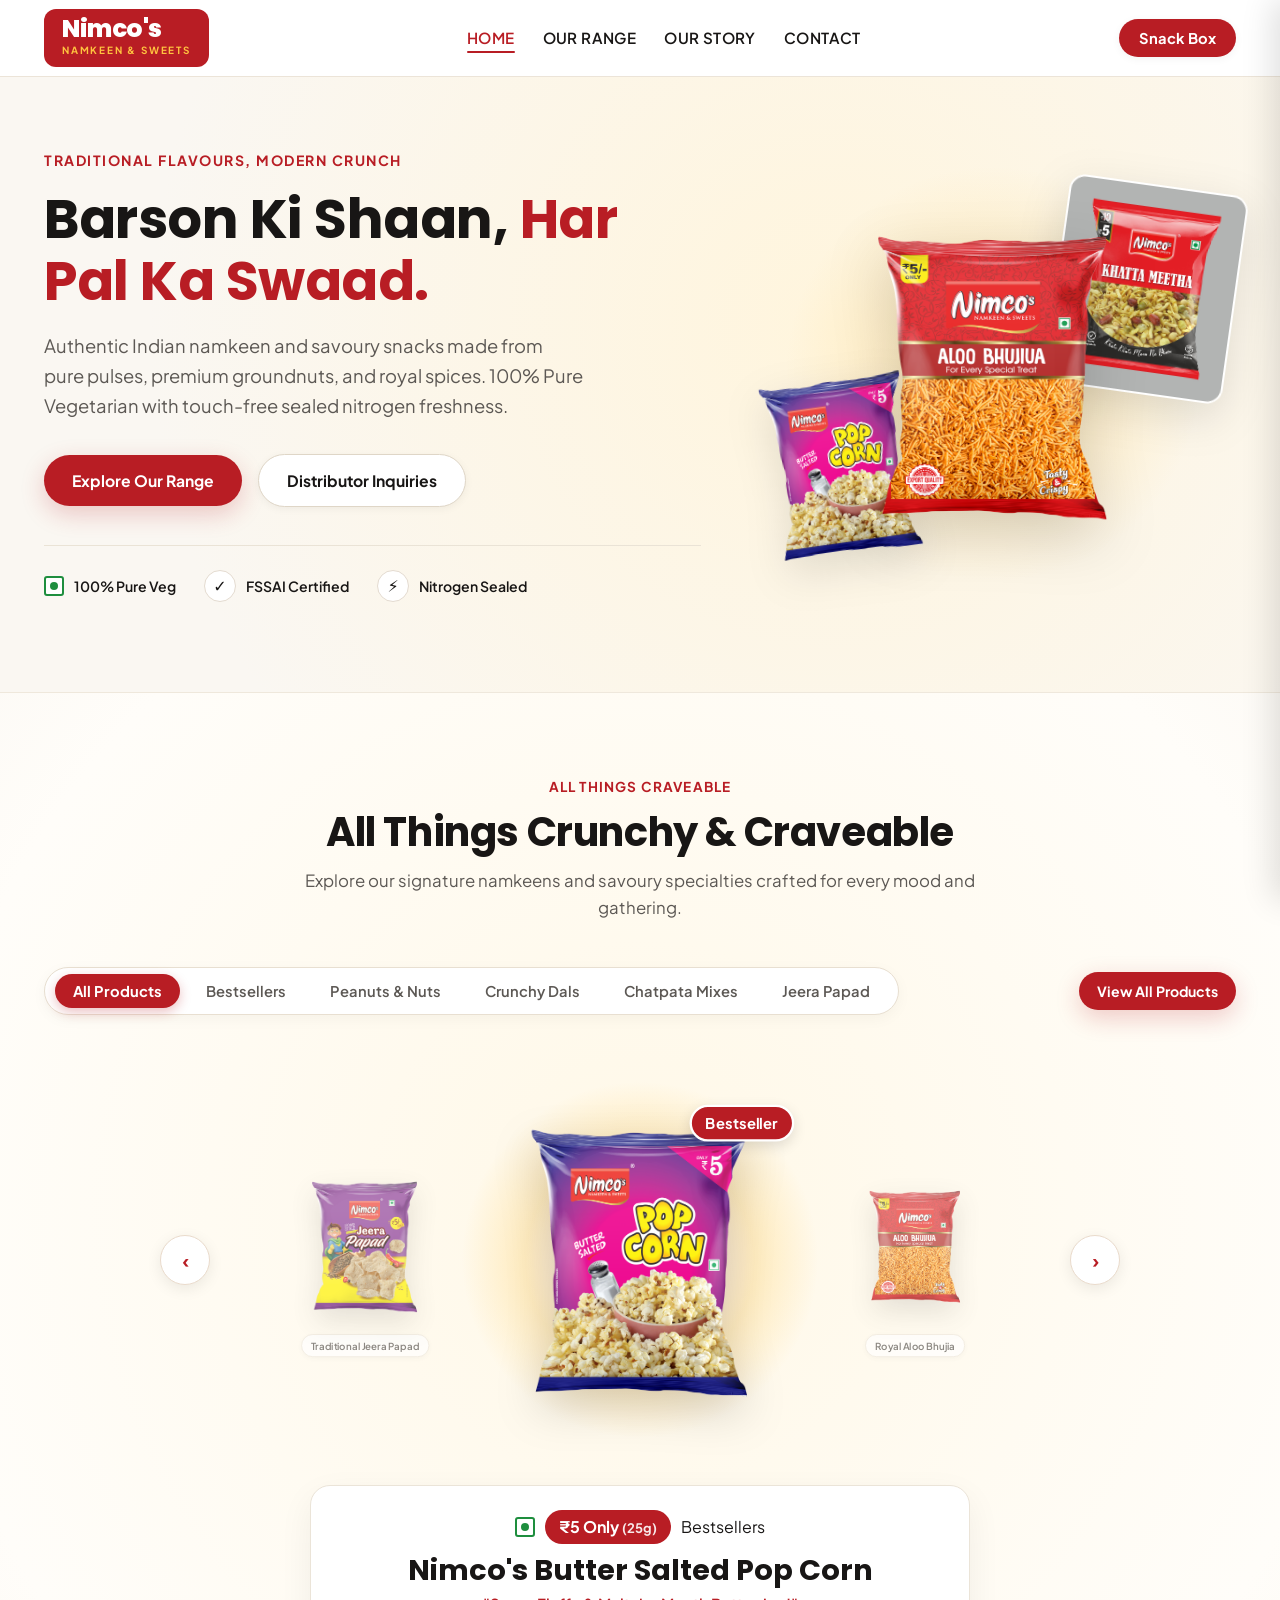
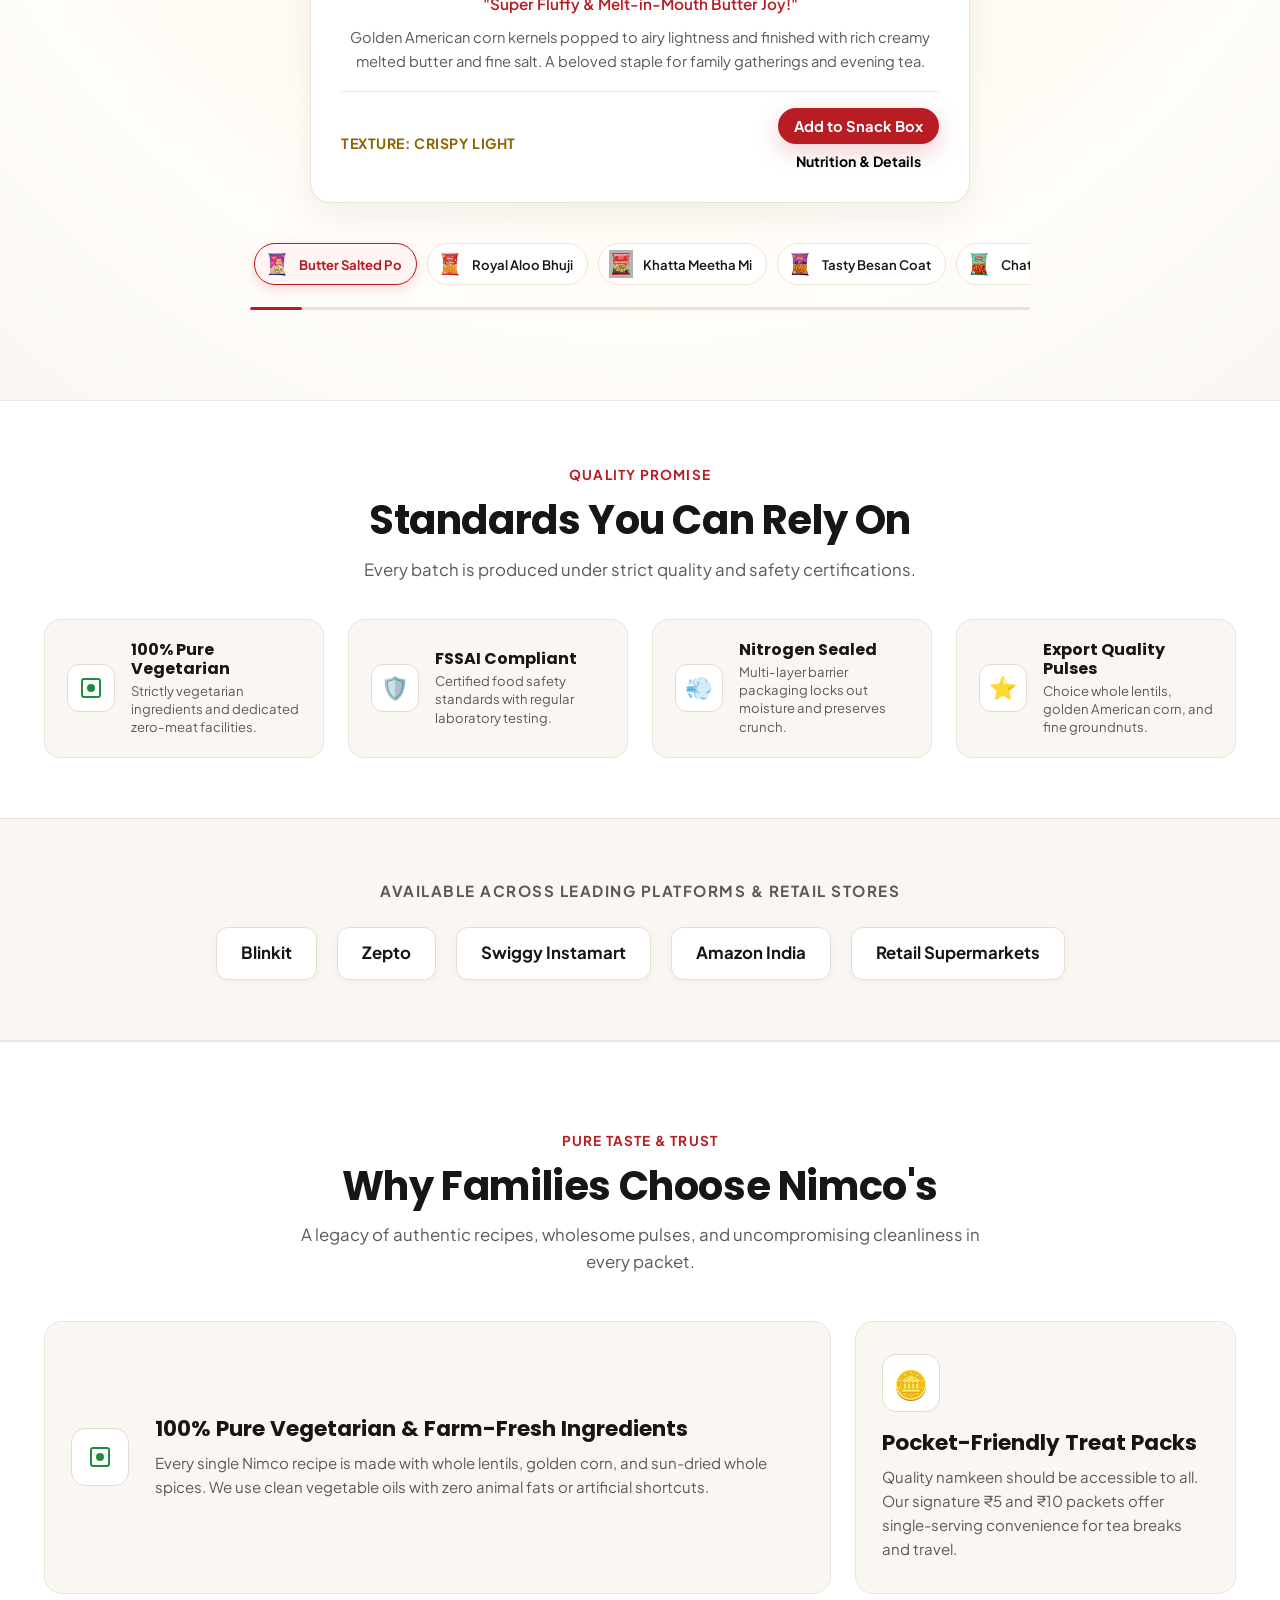
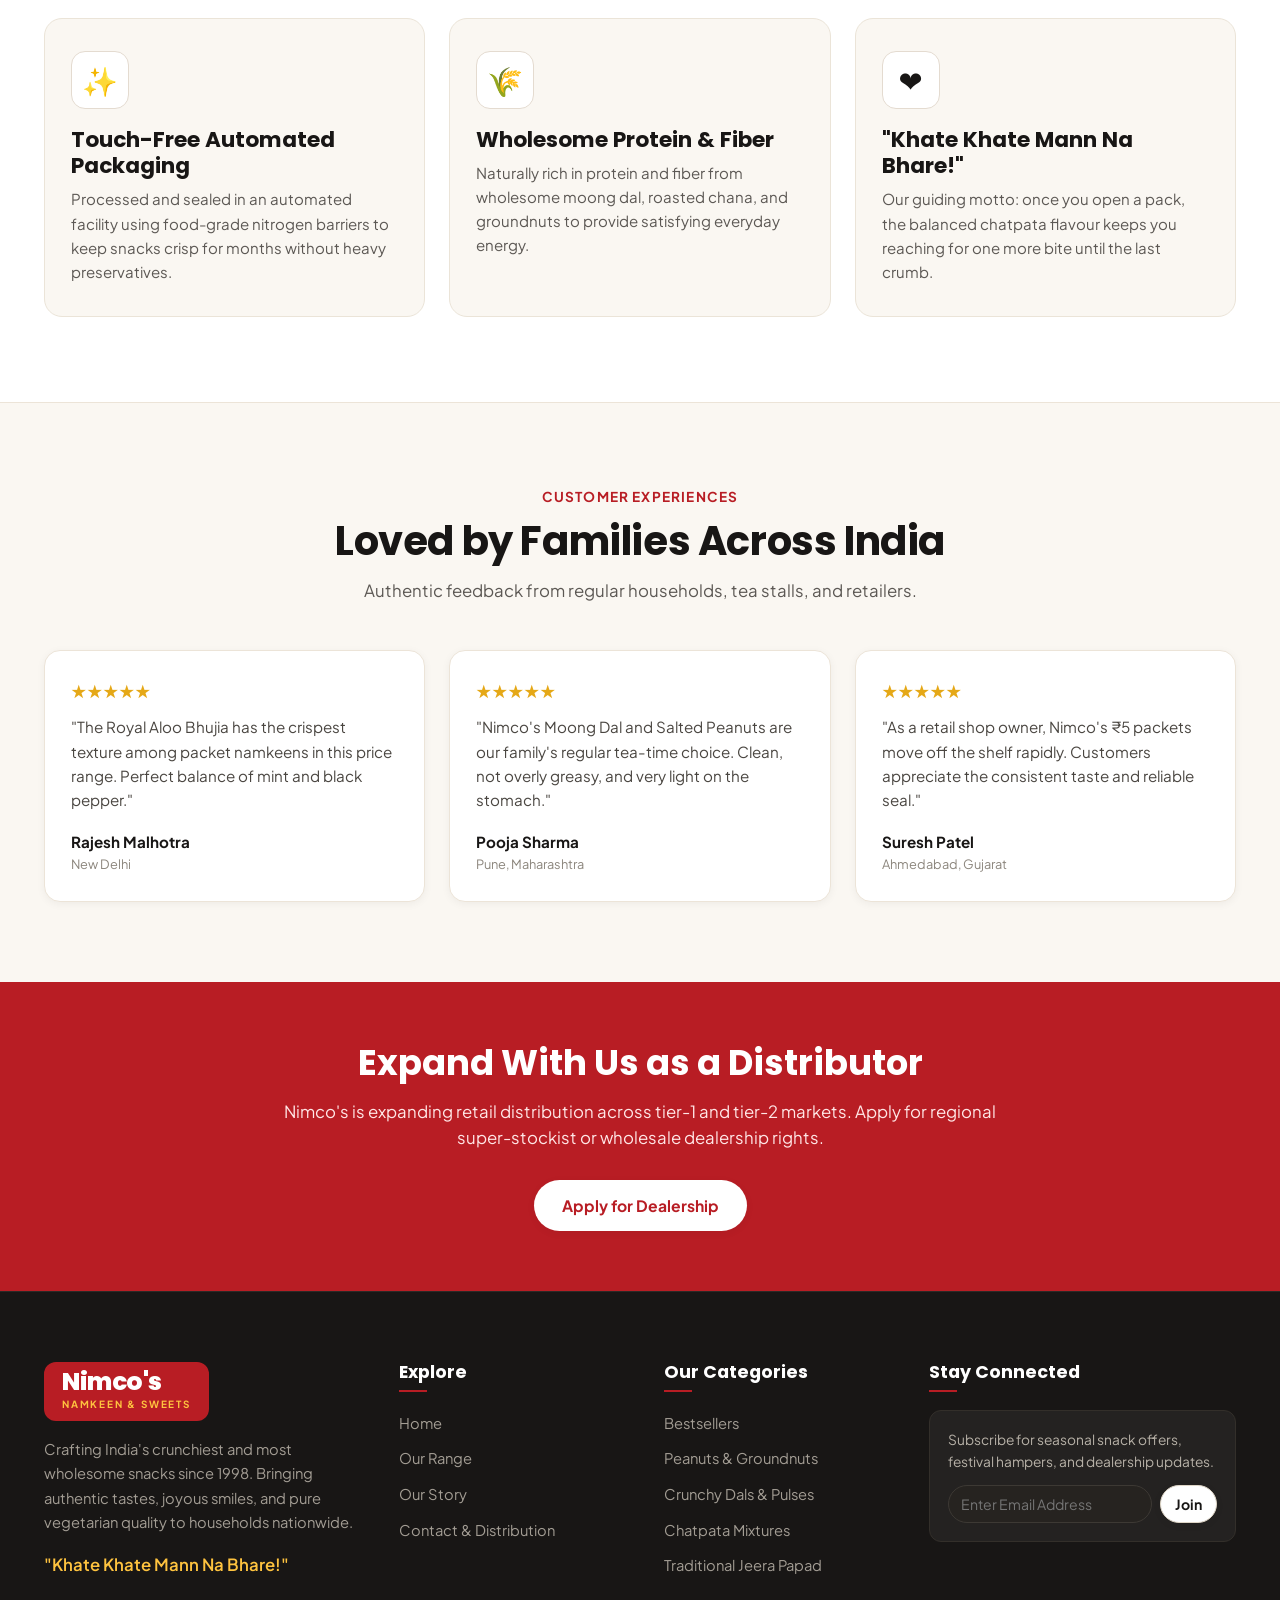
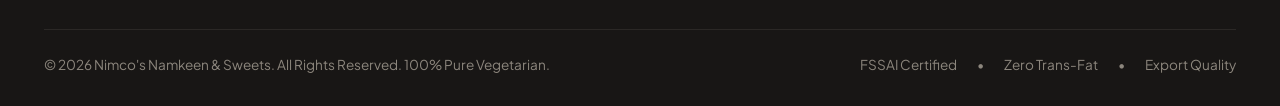
==== commit f454c8fd: "refactor: remove parents and funzone pages and restructure site with updated components and data fil" ====
--- a/index.html
+++ b/index.html
@@ -3,33 +3,12 @@
 <head>
   <meta charset="UTF-8">
   <meta name="viewport" content="width=device-width, initial-scale=1.0">
-  <title>Nimco's Namkeen & Sweets | The Crunchiest Snack Universe for Kids & Families!</title>
-  <meta name="description" content="Discover Nimco's mouth-watering namkeen and snacks! From Butter Popcorn and Aloo Bhujia to Khatta Meetha. 100% Pure Vegetarian, crispy, fun & pocket-friendly!">
+  <title>Nimco's Namkeen & Sweets | Authentic Indian Namkeen & Savouries</title>
+  <meta name="description" content="Discover Nimco's authentic Indian namkeen and savouries. From Royal Aloo Bhujia and Khatta Meetha to Butter Popcorn. 100% Pure Vegetarian, export quality, and sealed freshness.">
   <link rel="stylesheet" href="css/style.css">
   <link rel="icon" href="assets/pop-corn.png" type="image/png">
 </head>
 <body>
-
-  <!-- Top Playful Announcement Bar -->
-  <aside class="top-ticker" aria-label="Special Offers">
-    <div class="container top-ticker-content">
-      <div class="top-ticker-marquee">
-        <span class="ticker-item">
-          <span class="ticker-pill">🎉 Super Offer</span>
-          <span>Unlock a <strong>FREE Butter Popcorn</strong> on Snack Box orders above ₹199!</span>
-        </span>
-        <span class="ticker-item">
-          <span>🟢 <strong>100% Pure Vegetarian</strong></span>
-        </span>
-        <span class="ticker-item">
-          <span>⚡ Export Quality & Pocket-Friendly ₹5 Packs!</span>
-        </span>
-      </div>
-      <button class="sound-toggle-btn" id="soundToggleBtn" aria-label="Toggle Sound Effects">
-        🔊 Sound: ON
-      </button>
-    </div>
-  </aside>
 
   <!-- Navigation Header -->
   <header class="site-header">
@@ -39,42 +18,20 @@
           <span class="brand-name">Nimco's</span>
           <span class="brand-sub">Namkeen & Sweets</span>
         </div>
-        <!-- Chintu Mascot Head SVG -->
-        <svg class="mascot-head-icon" viewBox="0 0 100 100" fill="none" xmlns="http://www.w3.org/2000/svg">
-          <circle cx="50" cy="50" r="44" fill="#FFC300" stroke="#242220" stroke-width="6"/>
-          <!-- Chef Hat -->
-          <path d="M30 30 C20 10, 50 5, 50 18 C50 5, 80 10, 70 30 Z" fill="#FFFFFF" stroke="#242220" stroke-width="5"/>
-          <!-- Eyes -->
-          <circle cx="38" cy="48" r="6" fill="#242220"/>
-          <circle cx="40" cy="46" r="2.5" fill="#FFFFFF"/>
-          <circle cx="62" cy="48" r="6" fill="#242220"/>
-          <circle cx="64" cy="46" r="2.5" fill="#FFFFFF"/>
-          <!-- Cheeks -->
-          <circle cx="28" cy="56" r="5" fill="#FF7B00" opacity="0.6"/>
-          <circle cx="72" cy="56" r="5" fill="#FF7B00" opacity="0.6"/>
-          <!-- Smile -->
-          <path d="M38 58 Q50 72 62 58" stroke="#242220" stroke-width="5" stroke-linecap="round" fill="none"/>
-        </svg>
       </a>
 
       <nav aria-label="Main Navigation">
         <ul class="nav-menu">
-          <li><a href="index.html" class="nav-link active">Home 🏠</a></li>
-          <li><a href="products.html" class="nav-link">Snack Galaxy 🚀</a></li>
-          <li>
-            <a href="funzone.html" class="nav-link">
-              Kid's Fun Zone 🎮 <span class="badge-fun">Play!</span>
-            </a>
-          </li>
-          <li><a href="parents.html" class="nav-link">Parents & Nutrition 🥗</a></li>
-          <li><a href="about.html" class="nav-link">Our Story ❤️</a></li>
-          <li><a href="contact.html" class="nav-link">Where to Buy 📍</a></li>
+          <li><a href="index.html" class="nav-link active">Home</a></li>
+          <li><a href="products.html" class="nav-link">Our Range</a></li>
+          <li><a href="about.html" class="nav-link">Our Story</a></li>
+          <li><a href="contact.html" class="nav-link">Contact</a></li>
         </ul>
       </nav>
 
       <div class="nav-actions">
-        <button class="cart-btn-trigger" aria-label="Open Snack Box Cart">
-          <span>🛒 Snack Box</span>
+        <button class="cart-btn-trigger" aria-label="Open Snack Box">
+          <span>Snack Box</span>
           <span class="cart-badge-count" style="display:none;">0</span>
         </button>
         <button class="mobile-menu-toggle" aria-label="Open Mobile Menu">
@@ -91,149 +48,87 @@
     <section class="hero-section">
       <div class="container hero-grid">
         <div class="hero-content">
-          <div class="hero-mascot-pill">
-            <span>👋 Meet Chintu Crunch!</span>
-            <span style="color: #666; font-size: 0.85rem;">Official Snack Ambassador</span>
+          <div class="hero-eyebrow">
+            <span>Traditional Flavours, Modern Crunch</span>
           </div>
 
           <h1 class="hero-title">
-            The <span class="highlight-red">Crunchiest</span>, Yummiest Snacks in the Universe! 🍿✨
+            Barson Ki Shaan, <span class="highlight-red">Har Pal Ka Swaad.</span>
           </h1>
 
           <p class="hero-subtitle">
-            Crafted with 100% wholesome pulses, real potatoes, and mouth-watering chatpata spices. From golden butter popcorn to royal aloo bhujia, every bite is pure joy!
+            Authentic Indian namkeen and savoury snacks made from pure pulses, premium groundnuts, and royal spices. 100% Pure Vegetarian with touch-free sealed nitrogen freshness.
           </p>
 
           <div class="hero-cta-group">
             <a href="products.html" class="btn btn-primary">
-              <span>Explore All 15 Snacks 🚀</span>
+              <span>Explore Our Range</span>
             </a>
-            <a href="funzone.html" class="btn btn-funzone">
-              <span>Play Crunch Catcher 🎮</span>
+            <a href="contact.html" class="btn btn-secondary">
+              <span>Distributor Inquiries</span>
             </a>
           </div>
 
           <div class="hero-trust-badges">
             <div class="trust-item">
-              <div class="trust-item-icon">🟢</div>
-              <div>
-                <div style="line-height: 1.2;">100% Pure Veg</div>
-                <small style="color: #777; font-weight: 500;">Zero animal fat</small>
-              </div>
+              <span class="veg-badge"></span>
+              <span>100% Pure Veg</span>
             </div>
             <div class="trust-item">
-              <div class="trust-item-icon">🪙</div>
-              <div>
-                <div style="line-height: 1.2;">Only ₹5 / ₹10</div>
-                <small style="color: #777; font-weight: 500;">Pocket-money delight</small>
-              </div>
+              <div class="trust-item-icon">✓</div>
+              <span>FSSAI Certified</span>
             </div>
             <div class="trust-item">
-              <div class="trust-item-icon">⭐</div>
-              <div>
-                <div style="line-height: 1.2;">Export Quality</div>
-                <small style="color: #777; font-weight: 500;">Touch-free packaging</small>
-              </div>
-            </div>
-          </div>
-        </div>
-
-        <!-- Hero 3D Packaging Stage -->
+              <div class="trust-item-icon">⚡</div>
+              <span>Nitrogen Sealed</span>
+            </div>
+          </div>
+        </div>
+
+        <!-- Hero Pack Showcase -->
         <div class="hero-visual-stage">
           <div class="stage-glow-circle"></div>
 
-          <!-- Floating Stickers -->
-          <div class="fun-sticker sticker-1" style="--rot: -8deg;">
-            🍿 Super Fluffy!
-          </div>
-          <div class="fun-sticker sticker-2" style="--rot: 6deg;">
-            💥 Only ₹5!
-          </div>
-          <div class="fun-sticker sticker-3" style="--rot: -10deg;">
-            🟢 Pure Veg
-          </div>
-
-          <!-- Left Side Pack: Popcorn -->
-          <img src="assets/pop-corn.png" alt="Nimco Butter Popcorn" class="hero-pack-side pack-left" onclick="window.snackBoxCart.open()">
+          <!-- Left Pack: Popcorn -->
+          <img src="assets/pop-corn.png" alt="Nimco Butter Popcorn" class="hero-pack-side pack-left" onclick="window.snackBoxCart && window.snackBoxCart.open()">
 
           <!-- Main Center Pack: Royal Aloo Bhujia -->
           <img src="assets/aloo-bhujia.png" alt="Nimco Royal Aloo Bhujia" class="hero-pack-main" onclick="openProductModal('aloo-bhujia')">
 
-          <!-- Right Side Pack: Khatta Meetha -->
+          <!-- Right Pack: Khatta Meetha -->
           <img src="assets/khatta_meetha.jpeg" alt="Nimco Khatta Meetha Mixture" class="hero-pack-side pack-right" onclick="openProductModal('khatta-meetha')">
         </div>
       </div>
-
-      <!-- Playful Wavy SVG Bottom Divider -->
-      <div class="hero-curved-bottom">
-        <svg viewBox="0 0 1200 120" preserveAspectRatio="none">
-          <path d="M0,0 C150,90 400,120 600,60 C800,0 1050,90 1200,40 L1200,120 L0,120 Z" fill="#FFFDF7"></path>
-        </svg>
-      </div>
-    </section>
-
-    <!-- Pick Your Crunch Mood (Quick Explorer) -->
-    <section class="mood-picker-wrap">
-      <div class="container">
-        <div style="text-align: center; margin-bottom: 20px;">
-          <h3 style="font-size: 1.5rem; color: #FF7B00;">What's Your Crunch Mood Today? 😋</h3>
-        </div>
-        <div class="mood-pills-row">
-          <a href="products.html?filter=kids-fav" class="mood-pill-btn">
-            <span>🍿 Kids Superstars</span>
-          </a>
-          <a href="products.html?filter=peanuts" class="mood-pill-btn">
-            <span>🥜 Peanut Energy Boost</span>
-          </a>
-          <a href="products.html?filter=dals" class="mood-pill-btn">
-            <span>🌾 Crispy Lentils & Dals</span>
-          </a>
-          <a href="products.html?filter=mixes" class="mood-pill-btn">
-            <span>🌶️ Sweet & Chatpata Mixes</span>
-          </a>
-          <a href="products.html?filter=papad" class="mood-pill-btn">
-            <span>🫓 Feast Jeera Papad</span>
-          </a>
-        </div>
-      </div>
-    </section>
-
-    <!-- All Things Craveable: 3D Horizontal Slider (Bikano-inspired) -->
+    </section>
+
+    <!-- All Things Craveable: 3D Horizontal Slider (Bikano-Inspired) -->
     <section class="craveable-section" id="craveableSection">
-      <!-- Decorative playful sparks -->
-      <svg class="craveable-decor craveable-decor-left" viewBox="0 0 100 120" fill="none">
-        <path d="M50 0 L15 65 L45 65 L30 120 L85 50 L55 50 Z" fill="#FFC300" stroke="#242220" stroke-width="4"/>
-      </svg>
-      <svg class="craveable-decor craveable-decor-right" viewBox="0 0 100 120" fill="none">
-        <path d="M50 0 L15 65 L45 65 L30 120 L85 50 L55 50 Z" fill="#E5252A" stroke="#242220" stroke-width="4"/>
-      </svg>
-
       <div class="container">
         <div class="section-header">
-          <div class="section-tag">🍿 All Things Craveable</div>
-          <h2 class="section-title">All Things Crunchy & Craveable!</h2>
-          <p class="section-desc">Swipe or click to slide through our most loved packets with mouth-watering flavor bursts!</p>
+          <div class="section-tag">All Things Craveable</div>
+          <h2 class="section-title">All Things Crunchy & Craveable</h2>
+          <p class="section-desc">Explore our signature namkeens and savoury specialties crafted for every mood and gathering.</p>
         </div>
 
         <!-- Category Toolbar -->
         <div class="craveable-toolbar">
           <div class="craveable-categories">
-            <button class="craveable-cat-btn active" data-cat="all">🌟 All Munchies</button>
-            <button class="craveable-cat-btn" data-cat="kids-fav">🍿 Kids' Superstars</button>
-            <button class="craveable-cat-btn" data-cat="peanuts">🥜 Peanut Power</button>
-            <button class="craveable-cat-btn" data-cat="dals">🌾 Crunchy Dals</button>
-            <button class="craveable-cat-btn" data-cat="mixes">🌶️ Chatpata Mixes</button>
-            <button class="craveable-cat-btn" data-cat="papad">🫓 Papad & Treats</button>
+            <button class="craveable-cat-btn active" data-cat="all">All Products</button>
+            <button class="craveable-cat-btn" data-cat="bestsellers">Bestsellers</button>
+            <button class="craveable-cat-btn" data-cat="peanuts">Peanuts & Nuts</button>
+            <button class="craveable-cat-btn" data-cat="dals">Crunchy Dals</button>
+            <button class="craveable-cat-btn" data-cat="mixes">Chatpata Mixes</button>
+            <button class="craveable-cat-btn" data-cat="papad">Jeera Papad</button>
           </div>
           <a href="products.html" class="btn btn-primary btn-sm craveable-explore-btn">
-            Pick Your Craving ➔
+            View All Products
           </a>
         </div>
 
         <!-- 3D Center Stage Carousel -->
         <div class="craveable-stage-wrap">
           <button class="craveable-nav-btn craveable-nav-prev" id="craveablePrevBtn" aria-label="Previous Snack">
-            ❮
+            ‹
           </button>
 
           <div class="craveable-track-container" id="craveableTrackContainer">
@@ -243,7 +138,7 @@
           </div>
 
           <button class="craveable-nav-btn craveable-nav-next" id="craveableNextBtn" aria-label="Next Snack">
-            ❯
+            ›
           </button>
         </div>
 
@@ -264,156 +159,188 @@
       </div>
     </section>
 
-    <!-- Why Kids & Parents Love Nimco's (Bento Section) -->
+    <!-- Certified By & Quality Standards (Bikano-Inspired) -->
+    <section class="certified-section">
+      <div class="container">
+        <div class="section-header" style="margin-bottom: 35px;">
+          <div class="section-tag">Quality Promise</div>
+          <h2 class="section-title">Standards You Can Rely On</h2>
+          <p class="section-desc">Every batch is produced under strict quality and safety certifications.</p>
+        </div>
+
+        <div class="certified-grid">
+          <div class="certified-card">
+            <div class="certified-card-icon">
+              <span class="veg-badge"></span>
+            </div>
+            <div>
+              <h4>100% Pure Vegetarian</h4>
+              <p>Strictly vegetarian ingredients and dedicated zero-meat facilities.</p>
+            </div>
+          </div>
+
+          <div class="certified-card">
+            <div class="certified-card-icon">🛡️</div>
+            <div>
+              <h4>FSSAI Compliant</h4>
+              <p>Certified food safety standards with regular laboratory testing.</p>
+            </div>
+          </div>
+
+          <div class="certified-card">
+            <div class="certified-card-icon">💨</div>
+            <div>
+              <h4>Nitrogen Sealed</h4>
+              <p>Multi-layer barrier packaging locks out moisture and preserves crunch.</p>
+            </div>
+          </div>
+
+          <div class="certified-card">
+            <div class="certified-card-icon">⭐</div>
+            <div>
+              <h4>Export Quality Pulses</h4>
+              <p>Choice whole lentils, golden American corn, and fine groundnuts.</p>
+            </div>
+          </div>
+        </div>
+      </div>
+    </section>
+
+    <!-- Quick Commerce Partners Section (Bikano-Inspired) -->
+    <section class="order-partners-section">
+      <div class="container">
+        <p class="order-partners-title">Available Across Leading Platforms & Retail Stores</p>
+        <div class="order-partners-row">
+          <div class="partner-badge">Blinkit</div>
+          <div class="partner-badge">Zepto</div>
+          <div class="partner-badge">Swiggy Instamart</div>
+          <div class="partner-badge">Amazon India</div>
+          <div class="partner-badge">Retail Supermarkets</div>
+        </div>
+      </div>
+    </section>
+
+    <!-- Why Nimco's (Bento Section) -->
     <section class="benefits-section">
       <div class="container">
         <div class="section-header">
-          <div class="section-tag">❤️ Pure Quality & Fun</div>
-          <h2 class="section-title">Why Everyone Smiles with Nimco's!</h2>
-          <p class="section-desc">Kids love the unbeatable crunch and explosive taste. Parents trust the wholesome ingredients and spotless hygiene.</p>
+          <div class="section-tag">Pure Taste & Trust</div>
+          <h2 class="section-title">Why Families Choose Nimco's</h2>
+          <p class="section-desc">A legacy of authentic recipes, wholesome pulses, and uncompromising cleanliness in every packet.</p>
         </div>
 
         <div class="bento-grid">
           <!-- Bento Card 1: Wide -->
           <div class="bento-card card-wide">
-            <div class="bento-icon-bubble" style="background: #FFE8E8; color: #E5252A;">
-              🟢
-            </div>
-            <div>
-              <h3 class="bento-title">100% Pure Vegetarian & Clean Ingredients</h3>
+            <div class="bento-icon-bubble">
+              <span class="veg-badge"></span>
+            </div>
+            <div>
+              <h3 class="bento-title">100% Pure Vegetarian & Farm-Fresh Ingredients</h3>
               <p class="bento-text">
-                Every single Nimco snack is certified 100% Pure Vegetarian. We use farm-fresh whole lentils, golden American corn, premium groundnuts, and sun-dried spices. Absolutely no shortcuts!
+                Every single Nimco recipe is made with whole lentils, golden corn, and sun-dried whole spices. We use clean vegetable oils with zero animal fats or artificial shortcuts.
               </p>
             </div>
           </div>
 
           <!-- Bento Card 2 -->
           <div class="bento-card">
-            <div class="bento-icon-bubble" style="background: #FFF4D9; color: #FFA200;">
-              🪙
-            </div>
-            <h3 class="bento-title">Pocket-Money Friendly</h3>
+            <div class="bento-icon-bubble">🪙</div>
+            <h3 class="bento-title">Pocket-Friendly Treat Packs</h3>
             <p class="bento-text">
-              Wholesome snacking shouldn't cost the moon! Our signature ₹5 and ₹10 packets mean kids can treat themselves and share with buddies anytime.
+              Quality namkeen should be accessible to all. Our signature ₹5 and ₹10 packets offer single-serving convenience for tea breaks and travel.
             </p>
           </div>
 
           <!-- Bento Card 3 -->
           <div class="bento-card">
-            <div class="bento-icon-bubble" style="background: #E0F4FF; color: #00A6FB;">
-              ✨
-            </div>
-            <h3 class="bento-title">Automated Touch-Free Packing</h3>
+            <div class="bento-icon-bubble">✨</div>
+            <h3 class="bento-title">Touch-Free Automated Packaging</h3>
             <p class="bento-text">
-              Packed in high-barrier multi-layer nitrogen pouches inside our modern facility to seal in maximum freshness and crispiness until the moment you tear it open.
+              Processed and sealed in an automated facility using food-grade nitrogen barriers to keep snacks crisp for months without heavy preservatives.
             </p>
           </div>
 
           <!-- Bento Card 4 -->
           <div class="bento-card">
-            <div class="bento-icon-bubble" style="background: #E8F8EE; color: #25AC4B;">
-              💪
-            </div>
-            <h3 class="bento-title">Protein & Energy Fuel</h3>
+            <div class="bento-icon-bubble">🌾</div>
+            <h3 class="bento-title">Wholesome Protein & Fiber</h3>
             <p class="bento-text">
-              Packed with natural plant protein from Moong Dal, Chana, and Peanuts to keep kids energized for sports, school work, and playground games.
+              Naturally rich in protein and fiber from wholesome moong dal, roasted chana, and groundnuts to provide satisfying everyday energy.
             </p>
           </div>
 
           <!-- Bento Card 5 -->
           <div class="bento-card">
-            <div class="bento-icon-bubble" style="background: #F4E8FF; color: #7928CA;">
-              🍿
-            </div>
+            <div class="bento-icon-bubble">❤️</div>
             <h3 class="bento-title">"Khate Khate Mann Na Bhare!"</h3>
             <p class="bento-text">
-              Our golden motto: Once you start munching, your heart just can't stop smiling! Perfectly balanced flavors that make every occasion a celebration.
-            </p>
-          </div>
-        </div>
-      </div>
-    </section>
-
-    <!-- Interactive Fun Zone Teaser Banner -->
-    <section style="background: linear-gradient(135deg, #7928CA, #FF007A); padding: 70px 0; color: #fff; position: relative; overflow: hidden;">
-      <div class="container" style="display: flex; align-items: center; justify-content: space-between; flex-wrap: wrap; gap: 40px; position: relative; z-index: 2;">
-        <div style="max-width: 600px;">
-          <span style="background: rgba(255,255,255,0.2); padding: 6px 16px; border-radius: 999px; font-weight: 700; font-size: 0.9rem; text-transform: uppercase;">
-            🎮 Arcade & Playground
-          </span>
-          <h2 style="font-size: 3rem; color: #fff; margin: 16px 0 14px; line-height: 1.15;">
-            Step Inside the Kid's Fun Zone!
-          </h2>
-          <p style="font-size: 1.2rem; color: #FFE6F2; margin-bottom: 26px;">
-            Play our live "Crunch Catcher" arcade game, discover your Snack Persona with our interactive quiz, and download printable coloring sheets!
-          </p>
-          <a href="funzone.html" class="btn btn-secondary">
-            <span>Play Crunch Catcher Now 🚀</span>
-          </a>
-        </div>
-        <div style="text-align: center; background: rgba(255, 255, 255, 0.12); padding: 30px; border-radius: 28px; border: 3px solid rgba(255, 255, 255, 0.3); backdrop-filter: blur(10px);">
-          <div style="font-size: 4rem; animation: cuteBob 2s infinite alternate;">🕹️🍿👾</div>
-          <div style="font-family: var(--font-display); font-size: 1.4rem; font-weight: 700; margin-top: 10px;">Free Coupon Rewards!</div>
-          <p style="font-size: 0.95rem; color: #FFE0F0; margin-top: 4px;">Score 150+ points in the game to win 20% OFF!</p>
-        </div>
-      </div>
-    </section>
-
-    <!-- Happy Munchers Reviews Section -->
-    <section style="padding: 90px 0;">
+              Our guiding motto: once you open a pack, the balanced chatpata flavour keeps you reaching for one more bite until the last crumb.
+            </p>
+          </div>
+        </div>
+      </div>
+    </section>
+
+    <!-- Customer Reviews Section -->
+    <section style="padding: 80px 0; background: #FAF7F2; border-top: 1px solid #ECE4D8;">
       <div class="container">
         <div class="section-header">
-          <div class="section-tag">💬 Real Smiles</div>
-          <h2 class="section-title">Loved by Kids, Trusted by Parents!</h2>
-          <p class="section-desc">Here's what our young snack lovers and their families have to say.</p>
+          <div class="section-tag">Customer Experiences</div>
+          <h2 class="section-title">Loved by Families Across India</h2>
+          <p class="section-desc">Authentic feedback from regular households, tea stalls, and retailers.</p>
         </div>
 
         <div style="display: grid; grid-template-columns: repeat(auto-fit, minmax(300px, 1fr)); gap: 24px;">
           <!-- Review 1 -->
-          <div style="background: #FFF; border: 2.5px solid #F0DFC2; border-radius: 24px; padding: 28px; box-shadow: var(--shadow-sm);">
-            <div style="font-size: 1.2rem; margin-bottom: 12px;">⭐⭐⭐⭐⭐</div>
-            <p style="font-size: 1.05rem; color: #444; line-height: 1.6; margin-bottom: 18px;">
-              "The Butter Popcorn is so fluffy! My brother and I always take two packs for Friday cartoon night. The butter flavor is the best!"
-            </p>
-            <div style="display: flex; align-items: center; gap: 12px;">
-              <div style="width: 44px; height: 44px; border-radius: 50%; background: #FFE8E8; display: flex; align-items: center; justify-content: center; font-size: 1.3rem;">👦</div>
-              <div>
-                <strong style="font-size: 1rem; color: #222;">Aarav S. (Age 9)</strong>
-                <div style="font-size: 0.8rem; color: #888;">Grade 4 Student, Mumbai</div>
-              </div>
+          <div style="background: #FFF; border: 1px solid #ECE4D8; border-radius: 16px; padding: 26px; box-shadow: var(--shadow-sm);">
+            <div style="color: var(--brand-yellow-dark); font-size: 1.1rem; margin-bottom: 10px;">★★★★★</div>
+            <p style="font-size: 0.95rem; color: #4A4641; line-height: 1.6; margin-bottom: 16px;">
+              "The Royal Aloo Bhujia has the crispest texture among packet namkeens in this price range. Perfect balance of mint and black pepper."
+            </p>
+            <div>
+              <strong style="font-size: 0.95rem; color: #181615;">Rajesh Malhotra</strong>
+              <div style="font-size: 0.8rem; color: #8C867D;">New Delhi</div>
             </div>
           </div>
 
           <!-- Review 2 -->
-          <div style="background: #FFF; border: 2.5px solid #F0DFC2; border-radius: 24px; padding: 28px; box-shadow: var(--shadow-sm);">
-            <div style="font-size: 1.2rem; margin-bottom: 12px;">⭐⭐⭐⭐⭐</div>
-            <p style="font-size: 1.05rem; color: #444; line-height: 1.6; margin-bottom: 18px;">
-              "As a mother, I am very cautious about snacks. Nimco's Moong Dal and Salted Peanuts are clean, nutritious, and free from bad oils. A great lunchbox treat!"
-            </p>
-            <div style="display: flex; align-items: center; gap: 12px;">
-              <div style="width: 44px; height: 44px; border-radius: 50%; background: #E8F8EE; display: flex; align-items: center; justify-content: center; font-size: 1.3rem;">👩</div>
-              <div>
-                <strong style="font-size: 1rem; color: #222;">Pooja Sharma</strong>
-                <div style="font-size: 0.8rem; color: #888;">Mom & Teacher, Pune</div>
-              </div>
+          <div style="background: #FFF; border: 1px solid #ECE4D8; border-radius: 16px; padding: 26px; box-shadow: var(--shadow-sm);">
+            <div style="color: var(--brand-yellow-dark); font-size: 1.1rem; margin-bottom: 10px;">★★★★★</div>
+            <p style="font-size: 0.95rem; color: #4A4641; line-height: 1.6; margin-bottom: 16px;">
+              "Nimco's Moong Dal and Salted Peanuts are our family's regular tea-time choice. Clean, not overly greasy, and very light on the stomach."
+            </p>
+            <div>
+              <strong style="font-size: 0.95rem; color: #181615;">Pooja Sharma</strong>
+              <div style="font-size: 0.8rem; color: #8C867D;">Pune, Maharashtra</div>
             </div>
           </div>
 
           <!-- Review 3 -->
-          <div style="background: #FFF; border: 2.5px solid #F0DFC2; border-radius: 24px; padding: 28px; box-shadow: var(--shadow-sm);">
-            <div style="font-size: 1.2rem; margin-bottom: 12px;">⭐⭐⭐⭐⭐</div>
-            <p style="font-size: 1.05rem; color: #444; line-height: 1.6; margin-bottom: 18px;">
-              "The Aloo Bhujia has that super crispy crunch that doesn't get soggy. And for ₹5, it's the champion snack for my cricket team after practice!"
-            </p>
-            <div style="display: flex; align-items: center; gap: 12px;">
-              <div style="width: 44px; height: 44px; border-radius: 50%; background: #FFF4D9; display: flex; align-items: center; justify-content: center; font-size: 1.3rem;">👧</div>
-              <div>
-                <strong style="font-size: 1rem; color: #222;">Ananya K. (Age 11)</strong>
-                <div style="font-size: 0.8rem; color: #888;">Junior Cricket Captain, Delhi</div>
-              </div>
-            </div>
-          </div>
-        </div>
+          <div style="background: #FFF; border: 1px solid #ECE4D8; border-radius: 16px; padding: 26px; box-shadow: var(--shadow-sm);">
+            <div style="color: var(--brand-yellow-dark); font-size: 1.1rem; margin-bottom: 10px;">★★★★★</div>
+            <p style="font-size: 0.95rem; color: #4A4641; line-height: 1.6; margin-bottom: 16px;">
+              "As a retail shop owner, Nimco's ₹5 packets move off the shelf rapidly. Customers appreciate the consistent taste and reliable seal."
+            </p>
+            <div>
+              <strong style="font-size: 0.95rem; color: #181615;">Suresh Patel</strong>
+              <div style="font-size: 0.8rem; color: #8C867D;">Ahmedabad, Gujarat</div>
+            </div>
+          </div>
+        </div>
+      </div>
+    </section>
+
+    <!-- Distributor Partner Banner -->
+    <section style="background: var(--brand-red); padding: 60px 0; color: #FFF; text-align: center;">
+      <div class="container" style="max-width: 760px;">
+        <h2 style="font-size: 2.2rem; color: #FFF; margin-bottom: 14px;">Expand With Us as a Distributor</h2>
+        <p style="font-size: 1.05rem; color: #FFE6E6; margin-bottom: 28px; line-height: 1.6;">
+          Nimco's is expanding retail distribution across tier-1 and tier-2 markets. Apply for regional super-stockist or wholesale dealership rights.
+        </p>
+        <a href="contact.html" class="btn btn-secondary" style="background: #FFFFFF; color: var(--brand-red); border: none;">
+          Apply for Dealership
+        </a>
       </div>
     </section>
   </main>
@@ -423,7 +350,7 @@
   <aside class="cart-drawer" id="cartDrawer" aria-label="Snack Box Shopping Cart">
     <div class="cart-drawer-header">
       <h3 class="cart-drawer-title">
-        <span>🛒 My Snack Box</span>
+        <span>My Snack Box</span>
       </h3>
       <button class="cart-close-btn" aria-label="Close Cart">✕</button>
     </div>
@@ -431,7 +358,7 @@
     <!-- Free Popcorn Progress Bar -->
     <div class="cart-free-gift-meter">
       <div class="gift-meter-label" id="giftMeterText">
-        Add <strong>₹199</strong> to unlock a <strong>FREE Butter Popcorn</strong>! 🎁
+        Add <strong>₹199</strong> to unlock a <strong>Complimentary Butter Popcorn</strong>.
       </div>
       <div class="meter-track">
         <div class="meter-fill" id="giftMeterFill" style="width: 0%;"></div>
@@ -446,7 +373,7 @@
     <!-- Drawer Footer -->
     <div class="cart-drawer-footer">
       <div class="promo-input-row">
-        <input type="text" id="cartPromoInput" class="promo-input-field" placeholder="Promo code (e.g. CHINTU10)">
+        <input type="text" id="cartPromoInput" class="promo-input-field" placeholder="Coupon code (e.g. NIMCO10)">
         <button class="promo-apply-btn" id="cartPromoBtn">Apply</button>
       </div>
       <div id="cartPromoMsg" style="font-size: 0.85rem; font-weight: 700; margin-bottom: 12px; display: none;"></div>
@@ -456,13 +383,13 @@
         <span class="cart-subtotal-amount" id="cartSubtotal">₹0</span>
       </div>
 
-      <div class="cart-subtotal-row" id="cartDiscountRow" style="display: none; font-size: 1rem; color: #25AC4B;">
-        <span>Promo Discount:</span>
+      <div class="cart-subtotal-row" id="cartDiscountRow" style="display: none; font-size: 1rem; color: var(--brand-green);">
+        <span>Discount:</span>
         <span id="cartDiscountAmount">-₹0</span>
       </div>
 
       <button class="btn btn-primary" id="cartCheckoutBtn" style="width: 100%;">
-        Munch & Checkout 🚀
+        Confirm Snack Box Order
       </button>
     </div>
   </aside>
@@ -477,34 +404,8 @@
     </div>
   </div>
 
-  <!-- Floating Mascot Interaction Widget -->
-  <div class="floating-mascot-widget" id="floatingMascotWidget">
-    <div class="mascot-bubble" id="mascotSpeechBubble">
-      Hi buddy! Click me for fun snack jokes! 🍿
-    </div>
-    <button class="mascot-avatar-btn" id="mascotAvatarBtn" aria-label="Ask Mascot Chintu">
-      <svg viewBox="0 0 100 100" fill="none">
-        <circle cx="50" cy="50" r="44" fill="#FFC300" stroke="#242220" stroke-width="6"/>
-        <path d="M30 30 C20 10, 50 5, 50 18 C50 5, 80 10, 70 30 Z" fill="#FFFFFF" stroke="#242220" stroke-width="5"/>
-        <circle cx="38" cy="48" r="6" fill="#242220"/>
-        <circle cx="40" cy="46" r="2.5" fill="#FFFFFF"/>
-        <circle cx="62" cy="48" r="6" fill="#242220"/>
-        <circle cx="64" cy="46" r="2.5" fill="#FFFFFF"/>
-        <circle cx="28" cy="56" r="5" fill="#FF7B00" opacity="0.6"/>
-        <circle cx="72" cy="56" r="5" fill="#FF7B00" opacity="0.6"/>
-        <path d="M38 58 Q50 72 62 58" stroke="#242220" stroke-width="5" stroke-linecap="round" fill="none"/>
-      </svg>
-    </button>
-  </div>
-
   <!-- Footer -->
   <footer class="site-footer">
-    <div class="footer-curved-top">
-      <svg viewBox="0 0 1200 120" preserveAspectRatio="none">
-        <path d="M0,0 C300,90 900,90 1200,0 L1200,120 L0,120 Z" fill="#242220"></path>
-      </svg>
-    </div>
-
     <div class="container">
       <div class="footer-grid">
         <!-- Brand Info -->
@@ -514,10 +415,10 @@
             <span class="brand-sub">Namkeen & Sweets</span>
           </div>
           <p>
-            Crafting India's crunchiest and most wholesome snacks. Bringing authentic tastes, joyous smiles, and pure veggie quality to school lunchboxes and family tea tables.
+            Crafting India's crunchiest and most wholesome snacks since 1998. Bringing authentic tastes, joyous smiles, and pure vegetarian quality to households nationwide.
           </p>
           <div class="footer-tagline-quote">
-            "Khate Khate Mann Na Bhare!" ❤️
+            "Khate Khate Mann Na Bhare!"
           </div>
         </div>
 
@@ -526,34 +427,31 @@
           <h4>Explore</h4>
           <ul class="footer-links">
             <li><a href="index.html">Home</a></li>
-            <li><a href="products.html">All 15 Snacks</a></li>
-            <li><a href="funzone.html">Kid's Fun Zone</a></li>
-            <li><a href="parents.html">Parents & Nutrition</a></li>
+            <li><a href="products.html">Our Range</a></li>
             <li><a href="about.html">Our Story</a></li>
-            <li><a href="contact.html">Store Locator</a></li>
+            <li><a href="contact.html">Contact & Distribution</a></li>
           </ul>
         </div>
 
-        <!-- Snack Favorites -->
+        <!-- Product Categories -->
         <div class="footer-col">
-          <h4>Top Favorites</h4>
+          <h4>Our Categories</h4>
           <ul class="footer-links">
-            <li><a href="products.html?filter=kids-fav">Butter Popcorn 🍿</a></li>
-            <li><a href="products.html?filter=kids-fav">Royal Aloo Bhujia 🥔</a></li>
-            <li><a href="products.html?filter=kids-fav">Khatta Meetha 🍬</a></li>
-            <li><a href="products.html?filter=peanuts">Tasty Besan Peanuts 🥜</a></li>
-            <li><a href="products.html?filter=dals">Crispy Moong Dal 🌾</a></li>
-            <li><a href="products.html?filter=papad">Jeera Papad 🫓</a></li>
+            <li><a href="products.html?filter=bestsellers">Bestsellers</a></li>
+            <li><a href="products.html?filter=peanuts">Peanuts & Groundnuts</a></li>
+            <li><a href="products.html?filter=dals">Crunchy Dals & Pulses</a></li>
+            <li><a href="products.html?filter=mixes">Chatpata Mixtures</a></li>
+            <li><a href="products.html?filter=papad">Traditional Jeera Papad</a></li>
           </ul>
         </div>
 
-        <!-- Join Club Box -->
+        <!-- Newsletter & Updates -->
         <div class="footer-col">
-          <h4>Nimco Crunch Club</h4>
+          <h4>Stay Connected</h4>
           <div class="footer-club-box">
-            <p>Join the young munchers club for free printable coloring sheets and exclusive holiday offers!</p>
-            <form onsubmit="event.preventDefault(); alert('Welcome to the Nimco Crunch Club! 🍿🎉'); this.reset();" class="footer-input-wrap">
-              <input type="email" required placeholder="Parent's Email ID" class="footer-input">
+            <p>Subscribe for seasonal snack offers, festival hampers, and dealership updates.</p>
+            <form onsubmit="event.preventDefault(); alert('Thank you for subscribing to Nimco updates.'); this.reset();" class="footer-input-wrap">
+              <input type="email" required placeholder="Enter Email Address" class="footer-input">
               <button type="submit" class="btn btn-secondary btn-sm" style="padding: 8px 14px;">Join</button>
             </form>
           </div>
@@ -574,7 +472,6 @@
   </footer>
 
   <!-- Scripts -->
-  <script src="js/sound.js"></script>
   <script src="js/products-data.js"></script>
   <script src="js/cart.js"></script>
   <script src="js/craveable-slider.js"></script>
--- a/css/style.css
+++ b/css/style.css
@@ -1,70 +1,56 @@
 /* ==========================================================================
-   NIMCO'S NAMKEEN & SWEETS - KIDS-FRIENDLY PLAYFUL DESIGN SYSTEM
-   "Khate Khate Mann Na Bhare" | 100% Pure Veg | Crunchy & Fun!
+   NIMCO'S NAMKEEN & SWEETS - PROFESSIONAL FMCG DESIGN SYSTEM
+   Inspired by authentic Indian snack leaders (Bikano, Haldiram's)
+   Clean, appetite-driven, modern typography, mobile-first responsive design
    ========================================================================== */
 
-@import url('https://fonts.googleapis.com/css2?family=Fredoka:wght@400;500;600;700&family=Plus+Jakarta+Sans:wght@400;500;600;700;800&family=Bubblegum+Sans&display=swap');
+@import url('https://fonts.googleapis.com/css2?family=Plus+Jakarta+Sans:wght@400;500;600;700;800&family=Poppins:wght@500;600;700;800;900&display=swap');
 @import url('craveable.css');
 
 :root {
   /* Brand Color Palette */
-  --brand-red: #E5252A;
-  --brand-red-dark: #C01419;
-  --brand-red-light: #FF5A5F;
-  --brand-yellow: #FFC300;
-  --brand-yellow-light: #FFE066;
+  --brand-red: #B81D24;
+  --brand-red-dark: #8F1218;
+  --brand-red-light: #D9383E;
+  --brand-yellow: #FEC33F;
+  --brand-yellow-dark: #E5A817;
   --brand-orange: #FF7B00;
-  --brand-orange-light: #FFA23A;
-  --brand-blue: #00A6FB;
-  --brand-blue-light: #E0F4FF;
-  --brand-pink: #FF3366;
-  --brand-pink-light: #FFE8EF;
-  --brand-green: #25AC4B; /* Veg Symbol Green */
-  --brand-green-light: #E8F8EE;
-  --brand-purple: #7928CA;
-  --brand-purple-light: #F4E8FF;
+  --brand-green: #1E8E3E; /* 100% Pure Veg */
+  --brand-green-light: #EAF6ED;
 
   /* Surfaces & Backgrounds */
-  --bg-cream: #FFFDF7;
-  --bg-warm: #FFF6E5;
-  --bg-sunshine: #FFFBE6;
+  --bg-cream: #FAF7F2;
+  --bg-warm: #F4EFE6;
   --bg-white: #FFFFFF;
   --bg-card: #FFFFFF;
 
   /* Text & Typography */
-  --text-main: #242220;
-  --text-muted: #6B6864;
-  --text-light: #9E9B95;
+  --text-main: #181615;
+  --text-muted: #5C5854;
+  --text-light: #8C8780;
   --text-on-dark: #FFFFFF;
 
   /* Borders & Shadows */
-  --border-playful: 3px solid #F2E8D5;
-  --border-thick: 4px solid #242220;
-  --border-radius-xs: 10px;
-  --border-radius-sm: 16px;
-  --border-radius-md: 24px;
-  --border-radius-lg: 32px;
-  --border-radius-xl: 48px;
+  --border-light: 1px solid #EAE3D6;
+  --border-medium: 1px solid #DFD6C7;
+  --border-radius-xs: 8px;
+  --border-radius-sm: 12px;
+  --border-radius-md: 18px;
+  --border-radius-lg: 24px;
   --border-radius-pill: 999px;
 
-  /* 3D Tactile Comic Shadows */
-  --shadow-sm: 0 4px 12px rgba(229, 37, 42, 0.08);
-  --shadow-md: 0 10px 25px rgba(255, 123, 0, 0.12), 0 4px 10px rgba(0, 0, 0, 0.04);
-  --shadow-lg: 0 20px 40px rgba(229, 37, 42, 0.15), 0 8px 16px rgba(0, 0, 0, 0.06);
-  --shadow-comic: 0 8px 0 rgba(36, 34, 32, 0.12);
-  --shadow-comic-pressed: 0 2px 0 rgba(36, 34, 32, 0.12);
-  --shadow-red-pop: 0 10px 0 #A81014;
-  --shadow-yellow-pop: 0 10px 0 #D99B00;
-  --shadow-blue-pop: 0 10px 0 #0077B6;
-  --shadow-green-pop: 0 10px 0 #187932;
+  /* Refined Elevation Shadows */
+  --shadow-sm: 0 2px 8px rgba(0, 0, 0, 0.05);
+  --shadow-md: 0 8px 24px rgba(0, 0, 0, 0.07);
+  --shadow-lg: 0 16px 40px rgba(0, 0, 0, 0.1);
+  --shadow-brand: 0 8px 25px rgba(184, 29, 36, 0.22);
 
   /* Fonts */
-  --font-display: 'Fredoka', 'Bubblegum Sans', cursive, sans-serif;
+  --font-display: 'Poppins', sans-serif;
   --font-body: 'Plus Jakarta Sans', system-ui, -apple-system, sans-serif;
 
-  /* Animation Timings */
-  --bounce-easing: cubic-bezier(0.34, 1.56, 0.64, 1);
-  --transition-fast: 0.18s var(--bounce-easing);
+  /* Timings */
+  --transition-fast: 0.2s ease;
   --transition-normal: 0.3s ease;
 }
 
@@ -89,11 +75,7 @@
   color: var(--text-main);
   line-height: 1.6;
   overflow-x: hidden;
-  background-image: 
-    radial-gradient(#FFE6B0 1.2px, transparent 1.2px),
-    radial-gradient(#FFE6B0 1.2px, #FFFDF7 1.2px);
-  background-size: 40px 40px;
-  background-position: 0 0, 20px 20px;
+  -webkit-font-smoothing: antialiased;
 }
 
 img {
@@ -122,7 +104,7 @@
 h1, h2, h3, h4, h5, h6 {
   font-family: var(--font-display);
   font-weight: 700;
-  line-height: 1.2;
+  line-height: 1.22;
   color: var(--text-main);
 }
 
@@ -131,78 +113,6 @@
   max-width: 1240px;
   margin: 0 auto;
   padding: 0 24px;
-}
-
-/* ==========================================================================
-   PLAYFUL TOP TICKER & ANNOUNCEMENT BAR
-   ========================================================================== */
-.top-ticker {
-  background: linear-gradient(90deg, #E5252A, #FF7B00, #E5252A);
-  background-size: 200% 100%;
-  animation: tickerGradient 10s ease infinite;
-  color: #FFFFFF;
-  padding: 9px 0;
-  font-size: 0.9rem;
-  font-weight: 700;
-  letter-spacing: 0.3px;
-  overflow: hidden;
-  position: relative;
-  z-index: 100;
-  box-shadow: 0 2px 8px rgba(0, 0, 0, 0.1);
-}
-
-@keyframes tickerGradient {
-  0% { background-position: 0% 50%; }
-  50% { background-position: 100% 50%; }
-  100% { background-position: 0% 50%; }
-}
-
-.top-ticker-content {
-  display: flex;
-  justify-content: space-between;
-  align-items: center;
-  gap: 20px;
-}
-
-.top-ticker-marquee {
-  display: flex;
-  align-items: center;
-  gap: 30px;
-  white-space: nowrap;
-}
-
-.ticker-item {
-  display: inline-flex;
-  align-items: center;
-  gap: 8px;
-}
-
-.ticker-pill {
-  background: rgba(255, 255, 255, 0.25);
-  padding: 2px 10px;
-  border-radius: 999px;
-  font-size: 0.75rem;
-  text-transform: uppercase;
-}
-
-.sound-toggle-btn {
-  background: rgba(255, 255, 255, 0.2);
-  color: #fff;
-  border: 1.5px solid rgba(255, 255, 255, 0.5);
-  padding: 3px 12px;
-  border-radius: 999px;
-  font-size: 0.8rem;
-  font-weight: 600;
-  display: inline-flex;
-  align-items: center;
-  gap: 6px;
-  transition: all var(--transition-fast);
-}
-
-.sound-toggle-btn:hover {
-  background: #fff;
-  color: var(--brand-red);
-  transform: scale(1.05);
 }
 
 /* ==========================================================================
@@ -211,24 +121,23 @@
 .site-header {
   position: sticky;
   top: 0;
-  background: rgba(255, 253, 247, 0.95);
+  background: rgba(255, 255, 255, 0.96);
   backdrop-filter: blur(12px);
   -webkit-backdrop-filter: blur(12px);
-  border-bottom: 3px solid #F5E5C9;
-  z-index: 99;
+  border-bottom: 1px solid #ECE4D8;
+  z-index: 100;
   transition: all 0.3s ease;
 }
 
 .site-header.scrolled {
-  box-shadow: 0 10px 30px rgba(0, 0, 0, 0.08);
-  border-bottom-color: transparent;
+  box-shadow: 0 8px 30px rgba(0, 0, 0, 0.06);
 }
 
 .nav-container {
   display: flex;
   justify-content: space-between;
   align-items: center;
-  height: 82px;
+  height: 76px;
 }
 
 .brand-logo-wrap {
@@ -238,278 +147,215 @@
 }
 
 .brand-logo-badge {
-  background: linear-gradient(135deg, var(--brand-red), #B50E13);
-  color: #fff;
+  background: var(--brand-red);
+  color: #FFFFFF;
   padding: 8px 18px;
-  border-radius: var(--border-radius-md);
-  box-shadow: var(--shadow-comic);
-  border: 2.5px solid #fff;
+  border-radius: 12px;
   display: flex;
   flex-direction: column;
-  align-items: center;
-  position: relative;
-  transition: transform var(--transition-fast);
+  align-items: flex-start;
+  transition: opacity var(--transition-fast);
 }
 
 .brand-logo-badge:hover {
-  transform: rotate(-3deg) scale(1.04);
+  opacity: 0.95;
 }
 
 .brand-name {
   font-family: var(--font-display);
-  font-size: 1.8rem;
+  font-size: 1.55rem;
   line-height: 1;
-  font-weight: 700;
+  font-weight: 800;
   letter-spacing: -0.5px;
-  color: #fff;
-  text-shadow: 0 2px 4px rgba(0, 0, 0, 0.25);
+  color: #FFFFFF;
 }
 
 .brand-sub {
-  font-size: 0.65rem;
-  font-weight: 800;
-  letter-spacing: 2px;
+  font-size: 0.62rem;
+  font-weight: 700;
+  letter-spacing: 1.8px;
   text-transform: uppercase;
   color: var(--brand-yellow);
-}
-
-.mascot-head-icon {
-  width: 44px;
-  height: 44px;
-  animation: cuteBob 2.5s ease-in-out infinite alternate;
-}
-
-@keyframes cuteBob {
-  0% { transform: translateY(0) rotate(0deg); }
-  100% { transform: translateY(-4px) rotate(6deg); }
+  margin-top: 2px;
 }
 
 .nav-menu {
   display: flex;
   align-items: center;
-  gap: 8px;
+  gap: 28px;
   list-style: none;
 }
 
 .nav-link {
-  font-family: var(--font-display);
-  font-size: 1.05rem;
+  font-family: var(--font-body);
+  font-size: 0.95rem;
   font-weight: 600;
   color: var(--text-main);
-  padding: 8px 16px;
-  border-radius: var(--border-radius-pill);
+  padding: 6px 0;
+  transition: color var(--transition-fast);
+  position: relative;
+  text-transform: uppercase;
+  letter-spacing: 0.4px;
+}
+
+.nav-link:hover {
+  color: var(--brand-red);
+}
+
+.nav-link.active {
+  color: var(--brand-red);
+}
+
+.nav-link.active::after {
+  content: '';
+  position: absolute;
+  bottom: 0;
+  left: 0;
+  right: 0;
+  height: 2px;
+  background: var(--brand-red);
+  border-radius: 2px;
+}
+
+.nav-actions {
+  display: flex;
+  align-items: center;
+  gap: 14px;
+}
+
+.cart-btn-trigger {
+  background: var(--brand-red);
+  color: #FFFFFF;
+  padding: 10px 20px;
+  border-radius: 999px;
+  font-family: var(--font-body);
+  font-weight: 700;
+  font-size: 0.92rem;
+  display: flex;
+  align-items: center;
+  gap: 10px;
+  box-shadow: var(--shadow-sm);
   transition: all var(--transition-fast);
-  display: flex;
-  align-items: center;
-  gap: 6px;
-  position: relative;
-}
-
-.nav-link:hover {
-  background: var(--bg-warm);
-  color: var(--brand-red);
-  transform: translateY(-2px);
-}
-
-.nav-link.active {
-  background: var(--brand-yellow);
-  color: var(--text-main);
-  box-shadow: 0 4px 0 #D49B00;
-}
-
-.nav-link .badge-fun {
-  background: var(--brand-pink);
-  color: #fff;
-  font-size: 0.65rem;
-  padding: 2px 7px;
-  border-radius: 999px;
-  font-weight: 800;
-  text-transform: uppercase;
-  animation: pulseBadge 1.5s infinite;
-}
-
-@keyframes pulseBadge {
-  0%, 100% { transform: scale(1); }
-  50% { transform: scale(1.12); }
-}
-
-.nav-actions {
-  display: flex;
-  align-items: center;
-  gap: 14px;
-}
-
-.cart-btn-trigger {
-  background: linear-gradient(135deg, var(--brand-red), var(--brand-orange));
-  color: #fff;
-  padding: 10px 20px;
-  border-radius: var(--border-radius-pill);
-  font-family: var(--font-display);
-  font-weight: 700;
-  font-size: 1rem;
-  display: flex;
-  align-items: center;
-  gap: 10px;
-  box-shadow: var(--shadow-red-pop);
-  transition: all var(--transition-fast);
-  border: 2px solid #fff;
 }
 
 .cart-btn-trigger:hover {
-  transform: translateY(-2px);
-  box-shadow: 0 12px 0 #A81014;
-}
-
-.cart-btn-trigger:active {
-  transform: translateY(6px);
-  box-shadow: 0 4px 0 #A81014;
+  background: var(--brand-red-dark);
+  box-shadow: var(--shadow-brand);
+  transform: translateY(-1px);
 }
 
 .cart-badge-count {
   background: var(--brand-yellow);
   color: var(--text-main);
-  width: 24px;
-  height: 24px;
+  min-width: 20px;
+  height: 20px;
   border-radius: 50%;
   display: inline-flex;
   align-items: center;
   justify-content: center;
-  font-size: 0.85rem;
+  font-size: 0.78rem;
   font-weight: 800;
+  padding: 0 4px;
 }
 
 .mobile-menu-toggle {
   display: none;
   flex-direction: column;
   gap: 5px;
-  width: 44px;
-  height: 44px;
+  width: 42px;
+  height: 42px;
   background: var(--bg-warm);
-  border-radius: 12px;
-  justify-content: center;
-  align-items: center;
-  border: 2px solid #EAD8BD;
+  border-radius: 10px;
+  justify-content: center;
+  align-items: center;
+  border: 1px solid #EAE0D0;
 }
 
 .mobile-menu-toggle span {
-  width: 22px;
-  height: 3px;
+  width: 20px;
+  height: 2px;
   background: var(--text-main);
-  border-radius: 3px;
+  border-radius: 2px;
   transition: all 0.3s ease;
 }
 
 /* ==========================================================================
-   BUTTONS & TACTILE COMPONENTS
+   BUTTONS
    ========================================================================== */
 .btn {
   display: inline-flex;
   align-items: center;
   justify-content: center;
-  gap: 10px;
-  font-family: var(--font-display);
-  font-weight: 700;
-  font-size: 1.1rem;
-  padding: 14px 30px;
-  border-radius: var(--border-radius-pill);
+  gap: 8px;
+  font-family: var(--font-body);
+  font-weight: 700;
+  font-size: 0.98rem;
+  padding: 13px 28px;
+  border-radius: 999px;
   transition: all var(--transition-fast);
   text-align: center;
   user-select: none;
+  white-space: nowrap;
 }
 
 .btn-primary {
-  background: linear-gradient(135deg, var(--brand-red), #FF4D52);
+  background: var(--brand-red);
   color: #FFFFFF;
-  box-shadow: var(--shadow-red-pop);
-  border: 3px solid #FFFFFF;
+  box-shadow: var(--shadow-brand);
 }
 
 .btn-primary:hover {
-  transform: translateY(-3px) scale(1.02);
-  box-shadow: 0 13px 0 #A81014;
+  background: var(--brand-red-dark);
+  transform: translateY(-2px);
+  box-shadow: 0 10px 28px rgba(184, 29, 36, 0.32);
 }
 
 .btn-primary:active {
-  transform: translateY(6px);
-  box-shadow: 0 3px 0 #A81014;
+  transform: translateY(0);
 }
 
 .btn-secondary {
-  background: linear-gradient(135deg, var(--brand-yellow), #FFA200);
+  background: #FFFFFF;
   color: var(--text-main);
-  box-shadow: var(--shadow-yellow-pop);
-  border: 3px solid #FFFFFF;
+  border: 1.5px solid #DFD6C7;
+  box-shadow: var(--shadow-sm);
 }
 
 .btn-secondary:hover {
-  transform: translateY(-3px) scale(1.02);
-  box-shadow: 0 13px 0 #D99B00;
+  background: var(--bg-warm);
+  border-color: #CEC3B2;
+  transform: translateY(-2px);
 }
 
 .btn-secondary:active {
-  transform: translateY(6px);
-  box-shadow: 0 3px 0 #D99B00;
-}
-
-.btn-outline {
-  background: #FFFFFF;
-  color: var(--text-main);
-  border: 3px solid var(--text-main);
-  box-shadow: 0 6px 0 var(--text-main);
-}
-
-.btn-outline:hover {
-  background: var(--bg-warm);
-  transform: translateY(-2px);
-  box-shadow: 0 8px 0 var(--text-main);
-}
-
-.btn-outline:active {
-  transform: translateY(4px);
-  box-shadow: 0 2px 0 var(--text-main);
-}
-
-.btn-funzone {
-  background: linear-gradient(135deg, #7928CA, #FF0080);
-  color: #fff;
-  box-shadow: 0 10px 0 #52178D;
-  border: 3px solid #FFFFFF;
-}
-
-.btn-funzone:hover {
-  transform: translateY(-3px) scale(1.02);
-  box-shadow: 0 13px 0 #52178D;
-}
-
-.btn-funzone:active {
-  transform: translateY(6px);
-  box-shadow: 0 3px 0 #52178D;
+  transform: translateY(0);
 }
 
 .btn-sm {
   padding: 8px 18px;
-  font-size: 0.95rem;
+  font-size: 0.88rem;
 }
 
 /* ==========================================================================
-   PURE VEG BADGE & CHIP ELEMENTS
+   PURE VEG BADGE
    ========================================================================== */
 .veg-badge {
   display: inline-flex;
   align-items: center;
   justify-content: center;
-  width: 22px;
-  height: 22px;
+  width: 20px;
+  height: 20px;
   border: 2px solid var(--brand-green);
-  border-radius: 4px;
-  background: #fff;
+  border-radius: 3px;
+  background: #FFFFFF;
   padding: 2px;
+  flex-shrink: 0;
 }
 
 .veg-badge::after {
   content: '';
-  width: 10px;
-  height: 10px;
+  width: 8px;
+  height: 8px;
   background: var(--brand-green);
   border-radius: 50%;
 }
@@ -519,25 +365,12 @@
   align-items: center;
   gap: 6px;
   background: var(--brand-green-light);
-  color: #176B2C;
-  font-size: 0.8rem;
+  color: #15692D;
+  font-size: 0.82rem;
   font-weight: 700;
   padding: 4px 12px;
   border-radius: 999px;
-  border: 1.5px solid #B8E8C5;
-}
-
-.flavor-chip {
-  display: inline-flex;
-  align-items: center;
-  gap: 5px;
-  background: var(--bg-warm);
-  color: var(--brand-orange);
-  font-size: 0.75rem;
-  font-weight: 700;
-  padding: 4px 10px;
-  border-radius: var(--border-radius-pill);
-  border: 1px solid #F5DEB3;
+  border: 1px solid #B8E8C5;
 }
 
 /* ==========================================================================
@@ -545,26 +378,13 @@
    ========================================================================== */
 .hero-section {
   position: relative;
-  padding: 60px 0 100px;
+  padding: 70px 0 90px;
   overflow: hidden;
-  background: radial-gradient(circle at 70% 30%, #FFF3D4 0%, #FFFDF7 70%);
+  background: radial-gradient(circle at 65% 40%, #FFF5DD 0%, #FAF7F2 75%);
 }
 
 .hero-curved-bottom {
-  position: absolute;
-  bottom: -1px;
-  left: 0;
-  width: 100%;
-  overflow: hidden;
-  line-height: 0;
-  z-index: 10;
-}
-
-.hero-curved-bottom svg {
-  position: relative;
-  display: block;
-  width: calc(100% + 1.3px);
-  height: 60px;
+  display: none;
 }
 
 .hero-grid {
@@ -579,60 +399,37 @@
   z-index: 5;
 }
 
-.hero-mascot-pill {
+.hero-eyebrow {
   display: inline-flex;
   align-items: center;
-  gap: 10px;
-  background: #FFFFFF;
-  padding: 6px 18px 6px 10px;
-  border-radius: var(--border-radius-pill);
-  border: 2px solid #F0DFBF;
-  box-shadow: var(--shadow-sm);
-  margin-bottom: 24px;
-  font-size: 0.95rem;
-  font-weight: 700;
-  color: var(--brand-orange);
-  animation: floatSubtle 3s ease-in-out infinite alternate;
-}
-
-@keyframes floatSubtle {
-  0% { transform: translateY(0); }
-  100% { transform: translateY(-6px); }
+  gap: 8px;
+  color: var(--brand-red);
+  font-size: 0.88rem;
+  font-weight: 700;
+  letter-spacing: 1.5px;
+  text-transform: uppercase;
+  margin-bottom: 16px;
 }
 
 .hero-title {
-  font-size: 3.6rem;
-  line-height: 1.12;
-  margin-bottom: 20px;
+  font-size: 3.4rem;
+  line-height: 1.15;
+  margin-bottom: 18px;
   color: var(--text-main);
-  letter-spacing: -1px;
+  letter-spacing: -0.5px;
 }
 
 .hero-title .highlight-red {
   color: var(--brand-red);
-  position: relative;
-  display: inline-block;
-}
-
-.hero-title .highlight-red::after {
-  content: '';
-  position: absolute;
-  bottom: 4px;
-  left: -4px;
-  right: -4px;
-  height: 12px;
-  background: var(--brand-yellow);
-  z-index: -1;
-  border-radius: 6px;
-  transform: rotate(-1.5deg);
 }
 
 .hero-subtitle {
-  font-size: 1.25rem;
+  font-size: 1.15rem;
   color: var(--text-muted);
-  margin-bottom: 34px;
+  margin-bottom: 32px;
   max-width: 540px;
-  font-weight: 500;
+  font-weight: 400;
+  line-height: 1.65;
 }
 
 .hero-cta-group {
@@ -640,187 +437,104 @@
   flex-wrap: wrap;
   align-items: center;
   gap: 16px;
-  margin-bottom: 40px;
+  margin-bottom: 38px;
 }
 
 .hero-trust-badges {
   display: flex;
   align-items: center;
-  gap: 24px;
-  padding-top: 20px;
-  border-top: 2px dashed #EEDCC1;
+  gap: 28px;
+  padding-top: 24px;
+  border-top: 1px solid #EAE3D6;
 }
 
 .trust-item {
   display: flex;
   align-items: center;
   gap: 10px;
-  font-size: 0.9rem;
-  font-weight: 700;
+  font-size: 0.88rem;
+  font-weight: 600;
   color: var(--text-main);
 }
 
 .trust-item-icon {
-  width: 36px;
-  height: 36px;
+  width: 32px;
+  height: 32px;
   border-radius: 50%;
-  background: #FFF;
-  border: 2px solid #F0DEBF;
-  display: flex;
-  align-items: center;
-  justify-content: center;
-  font-size: 1.1rem;
-  box-shadow: var(--shadow-sm);
-}
-
-/* Hero Showcase & Floating Packs */
+  background: #FFFFFF;
+  border: 1px solid #E4DBD0;
+  display: flex;
+  align-items: center;
+  justify-content: center;
+  font-size: 1rem;
+}
+
+/* Hero Pack Visuals */
 .hero-visual-stage {
   position: relative;
   display: flex;
   align-items: center;
   justify-content: center;
-  min-height: 480px;
+  min-height: 440px;
 }
 
 .stage-glow-circle {
   position: absolute;
-  width: 440px;
-  height: 440px;
-  background: radial-gradient(circle, #FFE180 0%, #FFB703 40%, rgba(255, 183, 3, 0) 70%);
+  width: 420px;
+  height: 420px;
+  background: radial-gradient(circle, rgba(254, 195, 63, 0.3) 0%, rgba(254, 195, 63, 0) 70%);
   border-radius: 50%;
-  filter: blur(20px);
-  opacity: 0.6;
   z-index: 1;
-  animation: pulseGlow 4s ease-in-out infinite alternate;
-}
-
-@keyframes pulseGlow {
-  0% { transform: scale(0.9); opacity: 0.4; }
-  100% { transform: scale(1.1); opacity: 0.7; }
 }
 
 .hero-pack-main {
   position: relative;
   z-index: 4;
-  width: 300px;
+  width: 290px;
   cursor: pointer;
-  filter: drop-shadow(0 25px 35px rgba(229, 37, 42, 0.25));
-  transition: transform 0.4s var(--bounce-easing);
-  animation: floatHeroPack 4s ease-in-out infinite;
-}
-
-@keyframes floatHeroPack {
-  0%, 100% { transform: translateY(0) rotate(0deg); }
-  50% { transform: translateY(-16px) rotate(2deg); }
+  filter: drop-shadow(0 20px 30px rgba(0, 0, 0, 0.16));
+  transition: transform 0.3s ease;
 }
 
 .hero-pack-main:hover {
-  transform: scale(1.08) rotate(-2deg);
+  transform: translateY(-6px);
 }
 
 .hero-pack-side {
   position: absolute;
-  width: 190px;
+  width: 180px;
   z-index: 3;
-  filter: drop-shadow(0 15px 25px rgba(0, 0, 0, 0.15));
-  transition: transform 0.3s var(--bounce-easing);
+  filter: drop-shadow(0 14px 22px rgba(0, 0, 0, 0.12));
+  transition: transform 0.3s ease;
   cursor: pointer;
 }
 
 .hero-pack-side.pack-left {
-  left: -20px;
-  bottom: 30px;
-  transform: rotate(-12deg);
-  animation: floatSideLeft 4.5s ease-in-out infinite alternate;
+  left: 0;
+  bottom: 20px;
+  transform: rotate(-8deg);
 }
 
 .hero-pack-side.pack-right {
-  right: -25px;
-  top: 40px;
-  transform: rotate(14deg);
-  animation: floatSideRight 4.2s ease-in-out infinite alternate;
-  border-radius: 20px;
-  border: 3.5px solid #FFFFFF;
-  box-shadow: 0 12px 24px rgba(0, 0, 0, 0.15);
-}
-
-@keyframes floatSideLeft {
-  0% { transform: rotate(-12deg) translateY(0); }
-  100% { transform: rotate(-8deg) translateY(-12px); }
-}
-
-@keyframes floatSideRight {
-  0% { transform: rotate(14deg) translateY(0); }
-  100% { transform: rotate(18deg) translateY(-14px); }
+  right: 0;
+  top: 30px;
+  transform: rotate(8deg);
+  border-radius: 16px;
+  border: 2px solid #FFFFFF;
 }
 
 .hero-pack-side:hover {
   z-index: 5;
-  transform: scale(1.12) rotate(0deg) !important;
-}
-
-/* Floating Fun Stickers */
-.fun-sticker {
-  position: absolute;
-  background: #FFFFFF;
-  color: var(--text-main);
-  font-family: var(--font-display);
-  font-weight: 700;
-  font-size: 0.95rem;
-  padding: 8px 16px;
-  border-radius: var(--border-radius-pill);
-  box-shadow: 0 6px 0 #E2CDA7;
-  border: 2.5px solid #F0DEBF;
-  z-index: 6;
-  display: flex;
-  align-items: center;
-  gap: 8px;
-  pointer-events: none;
-  animation: stickerWiggle 3s ease-in-out infinite;
-}
-
-.fun-sticker.sticker-1 {
-  top: 15px;
-  left: 20px;
-  background: var(--brand-yellow);
-  color: var(--text-main);
-  box-shadow: 0 5px 0 #CCA200;
-  border-color: #FFF;
-  transform: rotate(-8deg);
-}
-
-.fun-sticker.sticker-2 {
-  bottom: 25px;
-  right: 15px;
-  background: var(--brand-pink);
-  color: #FFF;
-  box-shadow: 0 5px 0 #BF1241;
-  border-color: #FFF;
-  transform: rotate(6deg);
-}
-
-.fun-sticker.sticker-3 {
-  top: 45%;
-  left: -35px;
-  background: var(--brand-green);
-  color: #FFF;
-  box-shadow: 0 5px 0 #187732;
-  border-color: #FFF;
-  transform: rotate(-10deg);
-}
-
-@keyframes stickerWiggle {
-  0%, 100% { transform: rotate(var(--rot, 0deg)) translateY(0); }
-  50% { transform: rotate(var(--rot, 0deg)) translateY(-6px); }
+  transform: scale(1.05) rotate(0deg);
 }
 
 /* ==========================================================================
-   SECTION HEADINGS & RIBBONS
+   SECTION HEADINGS
    ========================================================================== */
 .section-header {
   text-align: center;
-  max-width: 720px;
-  margin: 0 auto 50px;
+  max-width: 680px;
+  margin: 0 auto 45px;
   position: relative;
 }
 
@@ -828,172 +542,283 @@
   display: inline-flex;
   align-items: center;
   gap: 8px;
-  background: var(--brand-yellow-light);
-  color: #8C6400;
-  font-family: var(--font-display);
+  color: var(--brand-red);
+  font-size: 0.85rem;
+  font-weight: 700;
+  letter-spacing: 1.2px;
+  text-transform: uppercase;
+  margin-bottom: 10px;
+}
+
+.section-title {
+  font-size: 2.5rem;
+  color: var(--text-main);
+  margin-bottom: 12px;
+  letter-spacing: -0.4px;
+}
+
+.section-desc {
+  font-size: 1.05rem;
+  color: var(--text-muted);
+  line-height: 1.6;
+}
+
+/* ==========================================================================
+   CERTIFIED BY & QUALITY SECTION (BIKANO-INSPIRED)
+   ========================================================================== */
+.certified-section {
+  padding: 60px 0;
+  background: #FFFFFF;
+  border-bottom: 1px solid #ECE4D8;
+}
+
+.certified-grid {
+  display: grid;
+  grid-template-columns: repeat(4, 1fr);
+  gap: 24px;
+}
+
+.certified-card {
+  display: flex;
+  align-items: center;
+  gap: 16px;
+  padding: 20px 22px;
+  background: var(--bg-cream);
+  border: 1px solid #EAE3D6;
+  border-radius: 16px;
+  transition: all 0.25s ease;
+}
+
+.certified-card:hover {
+  border-color: var(--brand-red);
+  transform: translateY(-2px);
+  box-shadow: var(--shadow-sm);
+}
+
+.certified-card-icon {
+  width: 48px;
+  height: 48px;
+  border-radius: 12px;
+  background: #FFFFFF;
+  display: flex;
+  align-items: center;
+  justify-content: center;
+  font-size: 1.4rem;
+  flex-shrink: 0;
+  border: 1px solid #E4DBD0;
+}
+
+.certified-card h4 {
+  font-size: 1rem;
+  margin-bottom: 3px;
+}
+
+.certified-card p {
+  font-size: 0.82rem;
+  color: var(--text-muted);
+  line-height: 1.4;
+}
+
+/* ==========================================================================
+   ORDER ON QUICK COMMERCE (BIKANO-INSPIRED)
+   ========================================================================== */
+.order-partners-section {
+  padding: 60px 0;
+  background: #FAF7F2;
+  text-align: center;
+  border-bottom: 1px solid #ECE4D8;
+}
+
+.order-partners-title {
   font-size: 0.95rem;
   font-weight: 700;
-  padding: 6px 18px;
-  border-radius: var(--border-radius-pill);
-  border: 2px solid #F8D878;
-  margin-bottom: 14px;
-}
-
-.section-title {
-  font-size: 2.8rem;
+  text-transform: uppercase;
+  letter-spacing: 1.5px;
+  color: var(--text-muted);
+  margin-bottom: 24px;
+}
+
+.order-partners-row {
+  display: flex;
+  align-items: center;
+  justify-content: center;
+  gap: 20px;
+  flex-wrap: wrap;
+}
+
+.partner-badge {
+  background: #FFFFFF;
+  border: 1px solid #E6DED2;
+  border-radius: 12px;
+  padding: 12px 24px;
+  font-weight: 700;
+  font-size: 1.05rem;
   color: var(--text-main);
-  margin-bottom: 14px;
-  letter-spacing: -0.5px;
-}
-
-.section-desc {
-  font-size: 1.15rem;
+  transition: all 0.22s ease;
+  box-shadow: 0 2px 8px rgba(0, 0, 0, 0.04);
+  display: flex;
+  align-items: center;
+  gap: 10px;
+}
+
+.partner-badge:hover {
+  border-color: var(--brand-red);
+  transform: translateY(-2px);
+  box-shadow: var(--shadow-sm);
+}
+
+/* ==========================================================================
+   PRODUCT CARDS & CATALOG
+   ========================================================================== */
+.products-page-header {
+  padding: 50px 0 30px;
+  background: #FFFFFF;
+  border-bottom: 1px solid #EAE3D6;
+  text-align: center;
+}
+
+.filter-toolbar {
+  padding: 24px 0 35px;
+  display: flex;
+  flex-direction: column;
+  align-items: center;
+  gap: 20px;
+}
+
+.search-box-wrap {
+  width: 100%;
+  max-width: 480px;
+  position: relative;
+}
+
+.search-input {
+  width: 100%;
+  padding: 12px 18px 12px 42px;
+  border-radius: 999px;
+  border: 1.5px solid #E0D7C9;
+  background: #FFFFFF;
+  font-size: 0.95rem;
+  color: var(--text-main);
+  transition: border-color var(--transition-fast);
+}
+
+.search-input:focus {
+  border-color: var(--brand-red);
+}
+
+.search-icon {
+  position: absolute;
+  left: 16px;
+  top: 50%;
+  transform: translateY(-50%);
+  color: var(--text-light);
+  font-size: 1rem;
+}
+
+.category-filter-tabs {
+  display: flex;
+  align-items: center;
+  justify-content: center;
+  flex-wrap: wrap;
+  gap: 8px;
+}
+
+.filter-tab-btn {
+  font-size: 0.9rem;
+  font-weight: 600;
+  padding: 8px 18px;
+  border-radius: 999px;
+  background: #FFFFFF;
+  border: 1px solid #E4DCD0;
   color: var(--text-muted);
-}
-
-/* ==========================================================================
-   MOOD PICKER / QUICK SELECTOR
-   ========================================================================== */
-.mood-picker-wrap {
-  padding: 40px 0;
-  background: var(--bg-white);
-  border-top: 3px solid #F5E8D3;
-  border-bottom: 3px solid #F5E8D3;
-}
-
-.mood-pills-row {
-  display: flex;
-  justify-content: center;
-  flex-wrap: wrap;
-  gap: 14px;
-}
-
-.mood-pill-btn {
-  display: inline-flex;
-  align-items: center;
-  gap: 10px;
-  background: var(--bg-warm);
-  border: 2.5px solid #F0DFC2;
-  padding: 12px 24px;
-  border-radius: var(--border-radius-pill);
-  font-family: var(--font-display);
-  font-size: 1.05rem;
-  font-weight: 700;
-  color: var(--text-main);
-  transition: all var(--transition-fast);
+  transition: all 0.22s ease;
   cursor: pointer;
-  box-shadow: 0 4px 0 #E5CFA8;
-}
-
-.mood-pill-btn:hover, .mood-pill-btn.active {
+}
+
+.filter-tab-btn:hover {
+  color: var(--brand-red);
+  border-color: var(--brand-red);
+}
+
+.filter-tab-btn.active {
   background: var(--brand-red);
-  color: #fff;
-  border-color: #fff;
-  box-shadow: 0 6px 0 #9E0D11;
-  transform: translateY(-3px);
-}
-
-.mood-pill-btn:active {
-  transform: translateY(3px);
-  box-shadow: 0 1px 0 #9E0D11;
-}
-
-/* ==========================================================================
-   PRODUCT CARDS & SNACK CATALOG
-   ========================================================================== */
+  color: #FFFFFF;
+  border-color: var(--brand-red);
+}
+
 .products-grid {
   display: grid;
   grid-template-columns: repeat(auto-fill, minmax(280px, 1fr));
-  gap: 30px;
-  margin-bottom: 50px;
+  gap: 28px;
+  margin-bottom: 60px;
 }
 
 .snack-card {
   background: #FFFFFF;
-  border-radius: var(--border-radius-lg);
-  border: 3px solid #F2E3C6;
-  padding: 24px 20px 20px;
+  border-radius: 20px;
+  border: 1px solid #ECE4D8;
+  padding: 22px 20px;
   position: relative;
-  transition: all 0.35s var(--bounce-easing);
-  box-shadow: var(--shadow-sm);
+  transition: all 0.28s ease;
+  box-shadow: 0 4px 15px rgba(0, 0, 0, 0.04);
   display: flex;
   flex-direction: column;
-  overflow: hidden;
-}
-
-.snack-card::before {
-  content: '';
-  position: absolute;
-  top: 0;
-  left: 0;
-  right: 0;
-  height: 120px;
-  background: linear-gradient(180deg, var(--card-accent, #FFF6E5) 0%, rgba(255, 255, 255, 0) 100%);
-  border-radius: var(--border-radius-lg) var(--border-radius-lg) 0 0;
-  z-index: 0;
 }
 
 .snack-card:hover {
-  transform: translateY(-8px) scale(1.01);
-  border-color: var(--brand-orange);
-  box-shadow: var(--shadow-md);
+  transform: translateY(-6px);
+  border-color: #DCCFBF;
+  box-shadow: 0 14px 30px rgba(0, 0, 0, 0.08);
 }
 
 .card-top-row {
-  position: relative;
-  z-index: 2;
   display: flex;
   justify-content: space-between;
   align-items: center;
-  margin-bottom: 12px;
+  margin-bottom: 14px;
 }
 
 .price-tag {
-  background: var(--brand-red);
-  color: #fff;
-  font-family: var(--font-display);
-  font-weight: 700;
-  font-size: 1rem;
+  background: var(--bg-warm);
+  color: var(--brand-red);
+  font-family: var(--font-body);
+  font-weight: 700;
+  font-size: 0.92rem;
   padding: 4px 12px;
-  border-radius: var(--border-radius-pill);
-  box-shadow: 0 3px 0 #A81014;
+  border-radius: 999px;
+  border: 1px solid #EAD8C3;
 }
 
 .product-img-wrap {
-  position: relative;
-  z-index: 2;
-  height: 230px;
+  height: 220px;
   display: flex;
   align-items: center;
   justify-content: center;
   margin-bottom: 16px;
-  padding: 10px;
+  padding: 8px;
 }
 
 .product-img-wrap img {
   max-height: 100%;
   width: auto;
   object-fit: contain;
-  transition: transform 0.4s var(--bounce-easing);
-  filter: drop-shadow(0 12px 18px rgba(0, 0, 0, 0.12));
-  border-radius: 12px;
+  transition: transform 0.3s ease;
+  filter: drop-shadow(0 10px 14px rgba(0, 0, 0, 0.12));
 }
 
 .product-img-wrap img[src$=".jpeg"],
 .product-img-wrap img[src$=".jpg"] {
-  border: 2px solid #EEDAC0;
-  border-radius: 16px;
+  border: 1px solid #ECE4D8;
+  border-radius: 12px;
   background: #FFF;
   padding: 4px;
 }
 
 .snack-card:hover .product-img-wrap img {
-  transform: scale(1.08) rotate(2deg);
+  transform: scale(1.06);
 }
 
 .product-info {
-  position: relative;
-  z-index: 2;
   flex-grow: 1;
   display: flex;
   flex-direction: column;
@@ -1002,111 +827,93 @@
 .snack-tagline {
   font-size: 0.8rem;
   font-weight: 700;
-  color: var(--brand-orange);
+  color: var(--brand-red);
   text-transform: uppercase;
   letter-spacing: 0.5px;
   margin-bottom: 4px;
 }
 
 .snack-title {
-  font-size: 1.35rem;
+  font-size: 1.25rem;
   color: var(--text-main);
   margin-bottom: 8px;
-  line-height: 1.25;
+  line-height: 1.28;
 }
 
 .snack-desc {
-  font-size: 0.9rem;
+  font-size: 0.88rem;
   color: var(--text-muted);
   margin-bottom: 14px;
+  line-height: 1.5;
   display: -webkit-box;
   -webkit-line-clamp: 2;
   -webkit-box-orient: vertical;
   overflow: hidden;
 }
 
-.crunch-rating {
-  display: flex;
-  align-items: center;
-  gap: 6px;
-  font-size: 0.85rem;
-  font-weight: 700;
-  color: #8A6508;
-  background: var(--bg-sunshine);
-  padding: 4px 10px;
-  border-radius: 999px;
-  margin-bottom: 18px;
-  width: fit-content;
-}
-
-.crunch-stars {
-  color: #FFAA00;
-  letter-spacing: 2px;
-}
-
 .card-actions-row {
-  position: relative;
-  z-index: 2;
   display: flex;
   align-items: center;
   gap: 10px;
   margin-top: auto;
+  padding-top: 14px;
+  border-top: 1px solid #F0E8DC;
 }
 
 .btn-add-snack {
   flex: 1;
-  background: linear-gradient(135deg, var(--brand-red), #F43F5E);
-  color: #fff;
-  font-family: var(--font-display);
-  font-weight: 700;
-  font-size: 1rem;
-  padding: 10px 16px;
-  border-radius: var(--border-radius-pill);
-  box-shadow: 0 4px 0 #9E0D11;
-  display: flex;
-  align-items: center;
-  justify-content: center;
-  gap: 8px;
+  background: var(--brand-red);
+  color: #FFFFFF;
+  font-family: var(--font-body);
+  font-weight: 700;
+  font-size: 0.92rem;
+  padding: 9px 16px;
+  border-radius: 999px;
+  display: flex;
+  align-items: center;
+  justify-content: center;
+  gap: 6px;
   transition: all var(--transition-fast);
 }
 
 .btn-add-snack:hover {
-  transform: translateY(-2px);
-  box-shadow: 0 6px 0 #9E0D11;
-}
-
-.btn-add-snack:active {
-  transform: translateY(3px);
-  box-shadow: 0 1px 0 #9E0D11;
+  background: var(--brand-red-dark);
+}
+
+.btn-add-snack.added-feedback {
+  background: #1E7E34 !important;
+  color: #FFFFFF !important;
 }
 
 .btn-quick-view {
-  width: 44px;
-  height: 44px;
-  border-radius: 50%;
+  padding: 8px 14px;
+  border-radius: 999px;
   background: var(--bg-warm);
-  border: 2px solid #EEDAC0;
-  display: flex;
-  align-items: center;
-  justify-content: center;
-  font-size: 1.1rem;
+  border: 1px solid #E4DCD0;
+  display: inline-flex;
+  align-items: center;
+  justify-content: center;
+  font-size: 0.85rem;
+  font-weight: 600;
+  font-family: var(--font-body);
   color: var(--text-main);
   transition: all var(--transition-fast);
+  white-space: nowrap;
 }
 
 .btn-quick-view:hover {
-  background: var(--brand-yellow);
-  transform: scale(1.1);
-  border-color: #CCA200;
+  background: #FFFFFF;
+  border-color: var(--brand-red);
+  color: var(--brand-red);
 }
 
 /* ==========================================================================
-   WHY KIDS & PARENTS LOVE NIMCO'S (BENTO GRID)
+   WHY NIMCO'S (BENTO GRID - REFINED)
    ========================================================================== */
 .benefits-section {
-  padding: 90px 0;
-  background: #FFFDF9;
-  position: relative;
+  padding: 85px 0;
+  background: #FFFFFF;
+  border-top: 1px solid #ECE4D8;
 }
 
 .bento-grid {
@@ -1116,243 +923,53 @@
 }
 
 .bento-card {
-  background: #FFFFFF;
-  border-radius: var(--border-radius-lg);
-  border: 3px solid #F0DFC2;
-  padding: 34px 28px;
-  position: relative;
-  overflow: hidden;
-  transition: transform var(--transition-normal), box-shadow var(--transition-normal);
+  background: var(--bg-cream);
+  border-radius: 18px;
+  border: 1px solid #EBE4D8;
+  padding: 32px 26px;
+  transition: all 0.25s ease;
+}
+
+.bento-card:hover {
+  transform: translateY(-4px);
+  border-color: #DCCFBF;
   box-shadow: var(--shadow-sm);
-}
-
-.bento-card:hover {
-  transform: translateY(-6px);
-  box-shadow: var(--shadow-md);
-  border-color: var(--brand-orange);
 }
 
 .bento-card.card-wide {
   grid-column: span 2;
   display: flex;
   align-items: center;
-  gap: 30px;
-  background: linear-gradient(135deg, #FFF9EB 0%, #FFFFFF 100%);
+  gap: 26px;
 }
 
 .bento-icon-bubble {
-  width: 68px;
-  height: 68px;
-  border-radius: 20px;
-  display: flex;
-  align-items: center;
-  justify-content: center;
-  font-size: 2.2rem;
-  margin-bottom: 20px;
-  box-shadow: 0 6px 0 rgba(0,0,0,0.06);
+  width: 58px;
+  height: 58px;
+  border-radius: 14px;
+  background: #FFFFFF;
+  border: 1px solid #E4DBD0;
+  display: flex;
+  align-items: center;
+  justify-content: center;
+  font-size: 1.8rem;
+  margin-bottom: 18px;
+  flex-shrink: 0;
 }
 
 .bento-card.card-wide .bento-icon-bubble {
   margin-bottom: 0;
-  flex-shrink: 0;
 }
 
 .bento-title {
-  font-size: 1.6rem;
-  margin-bottom: 10px;
-  color: var(--text-main);
+  font-size: 1.35rem;
+  margin-bottom: 8px;
 }
 
 .bento-text {
   color: var(--text-muted);
-  font-size: 1rem;
+  font-size: 0.94rem;
   line-height: 1.6;
-}
-
-/* ==========================================================================
-   KID'S FUN ZONE HIGHLIGHTS & CANVAS GAME STYLES
-   ========================================================================== */
-.funzone-hero {
-  background: linear-gradient(135deg, #6B11FF 0%, #B5179E 50%, #FF006E 100%);
-  color: #fff;
-  padding: 80px 0 100px;
-  position: relative;
-  overflow: hidden;
-  text-align: center;
-}
-
-.funzone-hero h1 {
-  color: #fff;
-  font-size: 3.8rem;
-  margin-bottom: 16px;
-  text-shadow: 0 4px 10px rgba(0, 0, 0, 0.3);
-}
-
-.funzone-hero p {
-  font-size: 1.3rem;
-  max-width: 680px;
-  margin: 0 auto 30px;
-  color: #FFE6FA;
-}
-
-.game-stage-container {
-  background: #FFFFFF;
-  border-radius: var(--border-radius-xl);
-  border: 5px solid #242220;
-  box-shadow: 0 16px 0 #242220;
-  max-width: 860px;
-  margin: -60px auto 60px;
-  position: relative;
-  z-index: 10;
-  overflow: hidden;
-  padding: 24px;
-}
-
-.game-header-bar {
-  display: flex;
-  justify-content: space-between;
-  align-items: center;
-  background: #FFF5E0;
-  padding: 14px 24px;
-  border-radius: var(--border-radius-md);
-  border: 3px solid #EEDAC0;
-  margin-bottom: 20px;
-}
-
-.game-stat-badge {
-  font-family: var(--font-display);
-  font-size: 1.25rem;
-  font-weight: 700;
-  display: flex;
-  align-items: center;
-  gap: 8px;
-}
-
-.game-canvas-wrap {
-  position: relative;
-  width: 100%;
-  height: 480px;
-  background: linear-gradient(180deg, #87CEEB 0%, #E0F7FA 75%, #A7D7C5 100%);
-  border-radius: var(--border-radius-md);
-  border: 3px solid #242220;
-  overflow: hidden;
-}
-
-#gameCanvas {
-  display: block;
-  width: 100%;
-  height: 100%;
-}
-
-.game-overlay-screen {
-  position: absolute;
-  top: 0;
-  left: 0;
-  right: 0;
-  bottom: 0;
-  background: rgba(36, 34, 32, 0.75);
-  backdrop-filter: blur(4px);
-  display: flex;
-  flex-direction: column;
-  align-items: center;
-  justify-content: center;
-  color: #FFFFFF;
-  text-align: center;
-  padding: 30px;
-  z-index: 20;
-}
-
-.game-overlay-screen.hidden {
-  display: none !important;
-}
-
-.game-overlay-title {
-  font-size: 2.8rem;
-  color: var(--brand-yellow);
-  margin-bottom: 12px;
-  text-shadow: 0 4px 0 #7A5700;
-}
-
-.game-overlay-desc {
-  font-size: 1.15rem;
-  max-width: 480px;
-  margin-bottom: 24px;
-  color: #FFF;
-}
-
-.game-controls-hint {
-  display: flex;
-  align-items: center;
-  justify-content: center;
-  gap: 16px;
-  margin-top: 18px;
-  font-size: 0.95rem;
-  font-weight: 600;
-  color: #6B6864;
-}
-
-/* ==========================================================================
-   MASCOT INTERACTION WIDGET & DIALOGUE
-   ========================================================================== */
-.floating-mascot-widget {
-  position: fixed;
-  bottom: 25px;
-  right: 25px;
-  z-index: 90;
-  display: flex;
-  align-items: flex-end;
-  gap: 12px;
-  pointer-events: none;
-}
-
-.mascot-bubble {
-  background: #FFFFFF;
-  border: 3px solid #242220;
-  box-shadow: 0 6px 0 #242220;
-  padding: 12px 18px;
-  border-radius: 20px 20px 4px 20px;
-  max-width: 220px;
-  font-size: 0.88rem;
-  font-weight: 700;
-  color: var(--text-main);
-  pointer-events: auto;
-  opacity: 0;
-  transform: translateY(10px) scale(0.9);
-  transition: all 0.3s var(--bounce-easing);
-}
-
-.mascot-bubble.visible {
-  opacity: 1;
-  transform: translateY(0) scale(1);
-}
-
-.mascot-avatar-btn {
-  pointer-events: auto;
-  width: 74px;
-  height: 74px;
-  border-radius: 50%;
-  background: linear-gradient(135deg, var(--brand-yellow), #FF9900);
-  border: 3px solid #242220;
-  box-shadow: 0 8px 0 #242220;
-  display: flex;
-  align-items: center;
-  justify-content: center;
-  cursor: pointer;
-  transition: all var(--transition-fast);
-}
-
-.mascot-avatar-btn:hover {
-  transform: translateY(-4px) scale(1.08) rotate(5deg);
-}
-
-.mascot-avatar-btn:active {
-  transform: translateY(4px);
-  box-shadow: 0 2px 0 #242220;
-}
-
-.mascot-avatar-btn svg {
-  width: 50px;
-  height: 50px;
 }
 
 /* ==========================================================================
@@ -1364,8 +981,8 @@
   left: 0;
   right: 0;
   bottom: 0;
-  background: rgba(36, 34, 32, 0.55);
-  backdrop-filter: blur(5px);
+  background: rgba(0, 0, 0, 0.45);
+  backdrop-filter: blur(4px);
   z-index: 998;
   opacity: 0;
   pointer-events: none;
@@ -1382,16 +999,15 @@
   top: 0;
   right: 0;
   width: 100%;
-  max-width: 440px;
+  max-width: 420px;
   height: 100%;
-  background: #FFFDF9;
+  background: #FFFFFF;
   z-index: 999;
-  box-shadow: -10px 0 30px rgba(0, 0, 0, 0.15);
+  box-shadow: -8px 0 30px rgba(0, 0, 0, 0.12);
   display: flex;
   flex-direction: column;
   transform: translateX(100%);
-  transition: transform 0.35s var(--bounce-easing);
-  border-left: 4px solid #F0DFC2;
+  transition: transform 0.32s ease;
 }
 
 .cart-drawer.open {
@@ -1399,49 +1015,48 @@
 }
 
 .cart-drawer-header {
-  padding: 22px 24px;
-  background: var(--bg-white);
-  border-bottom: 2.5px solid #F0DFC2;
+  padding: 20px 24px;
+  background: #FFFFFF;
+  border-bottom: 1px solid #ECE4D8;
   display: flex;
   justify-content: space-between;
   align-items: center;
 }
 
 .cart-drawer-title {
-  font-size: 1.45rem;
-  display: flex;
-  align-items: center;
-  gap: 10px;
+  font-size: 1.25rem;
+  font-weight: 700;
+  display: flex;
+  align-items: center;
+  gap: 8px;
 }
 
 .cart-close-btn {
-  width: 38px;
-  height: 38px;
+  width: 36px;
+  height: 36px;
   border-radius: 50%;
   background: var(--bg-warm);
-  border: 2px solid #EED8BC;
-  display: flex;
-  align-items: center;
-  justify-content: center;
-  font-size: 1.2rem;
+  display: flex;
+  align-items: center;
+  justify-content: center;
+  font-size: 1.1rem;
   color: var(--text-main);
-  transition: transform var(--transition-fast);
+  transition: all var(--transition-fast);
 }
 
 .cart-close-btn:hover {
-  transform: rotate(90deg) scale(1.1);
   background: var(--brand-red);
-  color: #fff;
+  color: #FFFFFF;
 }
 
 .cart-free-gift-meter {
-  background: #FFF5E0;
+  background: #FFF9EE;
   padding: 12px 24px;
-  border-bottom: 2px dashed #EEDAC0;
+  border-bottom: 1px solid #EFE4D2;
 }
 
 .gift-meter-label {
-  font-size: 0.85rem;
+  font-size: 0.82rem;
   font-weight: 700;
   color: #8C6400;
   margin-bottom: 6px;
@@ -1451,7 +1066,7 @@
 }
 
 .meter-track {
-  height: 10px;
+  height: 8px;
   background: #EED8BA;
   border-radius: 999px;
   overflow: hidden;
@@ -1459,19 +1074,19 @@
 
 .meter-fill {
   height: 100%;
-  background: linear-gradient(90deg, var(--brand-yellow), var(--brand-green));
+  background: var(--brand-red);
   width: 30%;
   border-radius: 999px;
-  transition: width 0.4s ease;
+  transition: width 0.3s ease;
 }
 
 .cart-items-list {
   flex-grow: 1;
   overflow-y: auto;
-  padding: 20px 24px;
+  padding: 18px 24px;
   display: flex;
   flex-direction: column;
-  gap: 16px;
+  gap: 14px;
 }
 
 .cart-empty-state {
@@ -1481,29 +1096,27 @@
 }
 
 .cart-empty-icon {
-  font-size: 3.5rem;
-  margin-bottom: 16px;
+  font-size: 2.5rem;
+  margin-bottom: 12px;
   display: block;
-  animation: cuteBob 2s infinite alternate;
 }
 
 .cart-item-row {
   display: flex;
   align-items: center;
-  gap: 14px;
-  background: #FFFFFF;
-  border: 2px solid #F0DFC2;
-  border-radius: var(--border-radius-sm);
-  padding: 12px;
-  box-shadow: var(--shadow-sm);
+  gap: 12px;
+  background: #FFFFFF;
+  border: 1px solid #ECE4D8;
+  border-radius: 12px;
+  padding: 10px;
 }
 
 .cart-item-thumb {
-  width: 60px;
-  height: 60px;
-  border-radius: 10px;
-  background: var(--bg-warm);
-  padding: 4px;
+  width: 52px;
+  height: 52px;
+  border-radius: 8px;
+  background: var(--bg-cream);
+  padding: 2px;
   object-fit: contain;
   flex-shrink: 0;
 }
@@ -1513,14 +1126,14 @@
 }
 
 .cart-item-title {
-  font-family: var(--font-display);
-  font-size: 1rem;
+  font-size: 0.92rem;
+  font-weight: 700;
   color: var(--text-main);
-  line-height: 1.2;
+  line-height: 1.25;
 }
 
 .cart-item-price {
-  font-size: 0.9rem;
+  font-size: 0.85rem;
   font-weight: 700;
   color: var(--brand-red);
   margin-top: 2px;
@@ -1529,46 +1142,44 @@
 .cart-qty-ctrls {
   display: flex;
   align-items: center;
-  gap: 8px;
-  background: var(--bg-warm);
-  padding: 3px 8px;
+  gap: 6px;
+  background: var(--bg-cream);
+  padding: 2px 6px;
   border-radius: 999px;
-  border: 1.5px solid #F0DFC2;
+  border: 1px solid #EAE0D0;
 }
 
 .cart-qty-btn {
-  width: 24px;
-  height: 24px;
+  width: 22px;
+  height: 22px;
   border-radius: 50%;
-  background: #fff;
-  display: flex;
-  align-items: center;
-  justify-content: center;
-  font-weight: 700;
-  font-size: 0.9rem;
-  box-shadow: 0 1px 3px rgba(0,0,0,0.1);
+  background: #FFFFFF;
+  display: flex;
+  align-items: center;
+  justify-content: center;
+  font-weight: 700;
+  font-size: 0.85rem;
   color: var(--text-main);
 }
 
 .cart-qty-val {
   font-weight: 700;
-  font-size: 0.9rem;
-  min-width: 18px;
+  font-size: 0.85rem;
+  min-width: 16px;
   text-align: center;
 }
 
 .cart-drawer-footer {
   padding: 20px 24px;
   background: #FFFFFF;
-  border-top: 2.5px solid #F0DFC2;
+  border-top: 1px solid #ECE4D8;
 }
 
 .cart-subtotal-row {
   display: flex;
   justify-content: space-between;
   align-items: center;
-  font-family: var(--font-display);
-  font-size: 1.3rem;
+  font-size: 1.2rem;
   font-weight: 700;
   margin-bottom: 16px;
 }
@@ -1585,27 +1196,24 @@
 
 .promo-input-field {
   flex-grow: 1;
-  background: var(--bg-warm);
-  border: 2px solid #EED8BC;
+  background: var(--bg-cream);
+  border: 1px solid #DFD5C5;
   padding: 8px 14px;
-  border-radius: var(--border-radius-pill);
-  font-weight: 600;
-  font-size: 0.9rem;
+  border-radius: 999px;
+  font-size: 0.88rem;
 }
 
 .promo-apply-btn {
-  background: var(--brand-yellow);
-  color: var(--text-main);
-  font-family: var(--font-display);
+  background: var(--text-main);
+  color: #FFFFFF;
   font-weight: 700;
   padding: 8px 16px;
-  border-radius: var(--border-radius-pill);
-  box-shadow: 0 3px 0 #CCA200;
-  font-size: 0.9rem;
+  border-radius: 999px;
+  font-size: 0.85rem;
 }
 
 /* ==========================================================================
-   MODAL (PRODUCT QUICK VIEW & NUTRITION)
+   MODAL (PRODUCT NUTRITION & DETAILS)
    ========================================================================== */
 .modal-backdrop {
   position: fixed;
@@ -1613,8 +1221,8 @@
   left: 0;
   right: 0;
   bottom: 0;
-  background: rgba(36, 34, 32, 0.6);
-  backdrop-filter: blur(6px);
+  background: rgba(0, 0, 0, 0.5);
+  backdrop-filter: blur(4px);
   z-index: 1000;
   display: flex;
   align-items: center;
@@ -1622,7 +1230,7 @@
   padding: 20px;
   opacity: 0;
   pointer-events: none;
-  transition: opacity 0.3s ease;
+  transition: opacity 0.25s ease;
 }
 
 .modal-backdrop.open {
@@ -1633,102 +1241,90 @@
 .modal-dialog {
   background: #FFFFFF;
   width: 100%;
-  max-width: 720px;
+  max-width: 680px;
   max-height: 90vh;
-  border-radius: var(--border-radius-xl);
-  border: 4px solid #242220;
-  box-shadow: 0 20px 0 #242220;
+  border-radius: 20px;
+  box-shadow: 0 20px 50px rgba(0, 0, 0, 0.16);
   position: relative;
   overflow-y: auto;
-  transform: scale(0.9) translateY(20px);
-  transition: transform 0.3s var(--bounce-easing);
+  transform: scale(0.96);
+  transition: transform 0.25s ease;
 }
 
 .modal-backdrop.open .modal-dialog {
-  transform: scale(1) translateY(0);
+  transform: scale(1);
 }
 
 .modal-close-btn {
   position: absolute;
-  top: 18px;
-  right: 18px;
-  width: 40px;
-  height: 40px;
+  top: 16px;
+  right: 16px;
+  width: 36px;
+  height: 36px;
   border-radius: 50%;
-  background: #FFF;
-  border: 2px solid #242220;
-  box-shadow: 0 3px 0 #242220;
-  display: flex;
-  align-items: center;
-  justify-content: center;
-  font-size: 1.3rem;
+  background: var(--bg-warm);
+  display: flex;
+  align-items: center;
+  justify-content: center;
+  font-size: 1.1rem;
   z-index: 10;
   cursor: pointer;
+  transition: all var(--transition-fast);
+}
+
+.modal-close-btn:hover {
+  background: var(--brand-red);
+  color: #FFFFFF;
 }
 
 .modal-body {
-  padding: 34px;
+  padding: 32px;
 }
 
 /* ==========================================================================
    FOOTER
    ========================================================================== */
 .site-footer {
-  background: #242220;
-  color: #FFF;
-  position: relative;
-  padding: 90px 0 30px;
-  margin-top: 60px;
-  overflow: hidden;
+  background: #181615;
+  color: #FFFFFF;
+  padding: 70px 0 30px;
+  border-top: 1px solid #2B2826;
 }
 
 .footer-curved-top {
-  position: absolute;
-  top: -1px;
-  left: 0;
-  width: 100%;
-  overflow: hidden;
-  line-height: 0;
-}
-
-.footer-curved-top svg {
-  position: relative;
-  display: block;
-  width: calc(100% + 1.3px);
-  height: 50px;
+  display: none;
 }
 
 .footer-grid {
   display: grid;
   grid-template-columns: 1.4fr 1fr 1fr 1.2fr;
   gap: 40px;
-  margin-bottom: 60px;
+  margin-bottom: 50px;
 }
 
 .footer-brand h3 {
-  color: #fff;
-  font-size: 2rem;
+  color: #FFFFFF;
+  font-size: 1.8rem;
   margin-bottom: 12px;
 }
 
 .footer-brand p {
-  color: #C0BCB5;
-  font-size: 0.95rem;
-  line-height: 1.7;
-  margin-bottom: 20px;
+  color: #A39D94;
+  font-size: 0.92rem;
+  line-height: 1.65;
+  margin-bottom: 18px;
 }
 
 .footer-tagline-quote {
-  font-family: var(--font-display);
   color: var(--brand-yellow);
-  font-size: 1.15rem;
+  font-size: 1.05rem;
   font-weight: 600;
 }
 
 .footer-col h4 {
-  color: var(--brand-yellow);
-  font-size: 1.25rem;
-  margin-bottom: 20px;
+  color: #FFFFFF;
+  font-size: 1.1rem;
+  margin-bottom: 18px;
   position: relative;
   padding-bottom: 8px;
 }
@@ -1738,10 +1334,9 @@
   position: absolute;
   bottom: 0;
   left: 0;
-  width: 32px;
-  height: 3px;
+  width: 28px;
+  height: 2px;
   background: var(--brand-red);
-  border-radius: 2px;
 }
 
 .footer-links {
@@ -1752,83 +1347,51 @@
 }
 
 .footer-links a {
-  color: #C0BCB5;
-  font-weight: 500;
-  font-size: 0.95rem;
-  transition: all 0.2s ease;
-  display: inline-flex;
-  align-items: center;
-  gap: 6px;
+  color: #A39D94;
+  font-size: 0.92rem;
+  transition: color 0.2s ease;
 }
 
 .footer-links a:hover {
   color: #FFFFFF;
-  transform: translateX(4px);
 }
 
 .footer-club-box {
-  background: rgba(255, 255, 255, 0.08);
-  border: 2px dashed #4E4942;
-  border-radius: var(--border-radius-md);
-  padding: 20px;
+  background: rgba(255, 255, 255, 0.05);
+  border: 1px solid #332F2A;
+  border-radius: 12px;
+  padding: 18px;
 }
 
 .footer-club-box p {
+  font-size: 0.86rem;
+  color: #B8B2A8;
+  margin-bottom: 12px;
+}
+
+.footer-input-wrap {
+  display: flex;
+  gap: 8px;
+}
+
+.footer-input {
+  background: #262320;
+  border: 1px solid #3D3934;
+  color: #FFFFFF;
+  padding: 9px 12px;
+  border-radius: 999px;
   font-size: 0.88rem;
-  color: #D2CEC8;
-  margin-bottom: 14px;
-}
-
-.footer-input-wrap {
-  display: flex;
-  gap: 8px;
-}
-
-.footer-input {
-  background: #332F2A;
-  border: 1.5px solid #4D4740;
-  color: #fff;
-  padding: 10px 14px;
-  border-radius: var(--border-radius-pill);
-  font-size: 0.9rem;
   flex-grow: 1;
 }
 
 .footer-bottom {
-  border-top: 1px solid #3B3630;
-  padding-top: 26px;
+  border-top: 1px solid #2B2826;
+  padding-top: 24px;
   display: flex;
   justify-content: space-between;
   align-items: center;
-  font-size: 0.88rem;
-  color: #9E9A92;
-}
-
-/* ==========================================================================
-   CONFETTI CANNON ANIMATION
-   ========================================================================== */
-.confetti-container {
-  position: fixed;
-  top: 0;
-  left: 0;
-  width: 100%;
-  height: 100%;
-  pointer-events: none;
-  z-index: 9999;
-  overflow: hidden;
-}
-
-.confetti-piece {
-  position: absolute;
-  width: 10px;
-  height: 14px;
-  border-radius: 2px;
-  animation: confettiFall 2.8s ease-out forwards;
-}
-
-@keyframes confettiFall {
-  0% { transform: translateY(-50px) rotate(0deg) scale(0.8); opacity: 1; }
-  100% { transform: translateY(100vh) rotate(720deg) scale(1.1); opacity: 0; }
+  font-size: 0.85rem;
+  color: #8C867D;
 }
 
 /* ==========================================================================
@@ -1848,6 +1411,9 @@
   .hero-trust-badges {
     justify-content: center;
   }
+  .certified-grid {
+    grid-template-columns: repeat(2, 1fr);
+  }
   .bento-grid {
     grid-template-columns: 1fr;
   }
@@ -1863,18 +1429,18 @@
 
 @media (max-width: 768px) {
   .hero-title {
-    font-size: 2.6rem;
+    font-size: 2.4rem;
   }
   .nav-menu {
     position: fixed;
-    top: 82px;
+    top: 76px;
     left: 0;
     right: 0;
-    background: #FFFDF7;
+    background: #FFFFFF;
     flex-direction: column;
     padding: 24px;
-    border-bottom: 3px solid #EEDAC0;
-    box-shadow: 0 15px 30px rgba(0,0,0,0.1);
+    border-bottom: 1px solid #ECE4D8;
+    box-shadow: 0 15px 30px rgba(0, 0, 0, 0.08);
     transform: translateY(-120%);
     opacity: 0;
     pointer-events: none;
@@ -1888,6 +1454,9 @@
   .mobile-menu-toggle {
     display: flex;
   }
+  .certified-grid {
+    grid-template-columns: 1fr;
+  }
   .footer-grid {
     grid-template-columns: 1fr;
   }
@@ -1899,22 +1468,4 @@
   .cart-drawer {
     max-width: 100%;
   }
-  .floating-mascot-widget {
-    bottom: 15px;
-    right: 15px;
-  }
-  .mascot-avatar-btn {
-    width: 56px;
-    height: 56px;
-    box-shadow: 0 5px 0 #242220;
-  }
-  .mascot-bubble {
-    max-width: 165px;
-    font-size: 0.78rem;
-    padding: 8px 12px;
-    border-radius: 16px 16px 4px 16px;
-    border-width: 2.5px;
-    box-shadow: 0 4px 0 #242220;
-  }
-}
-
+}
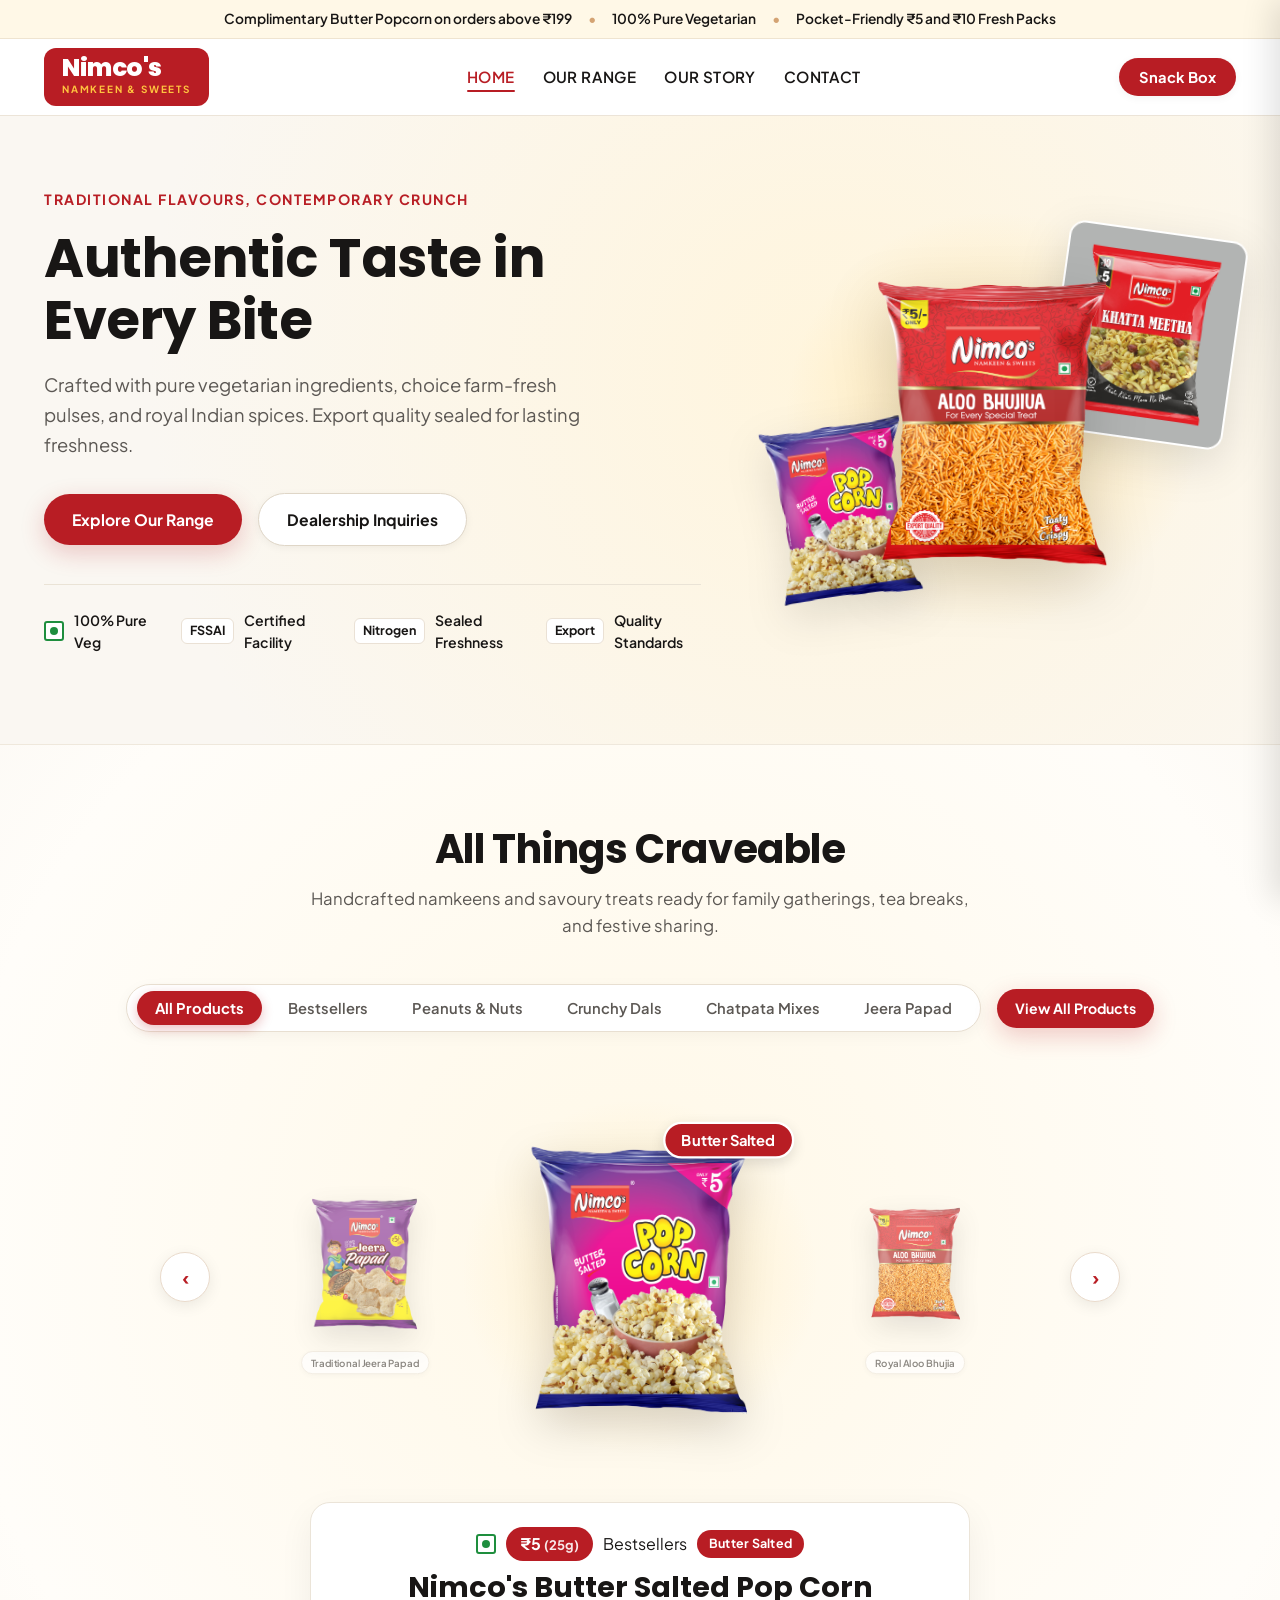
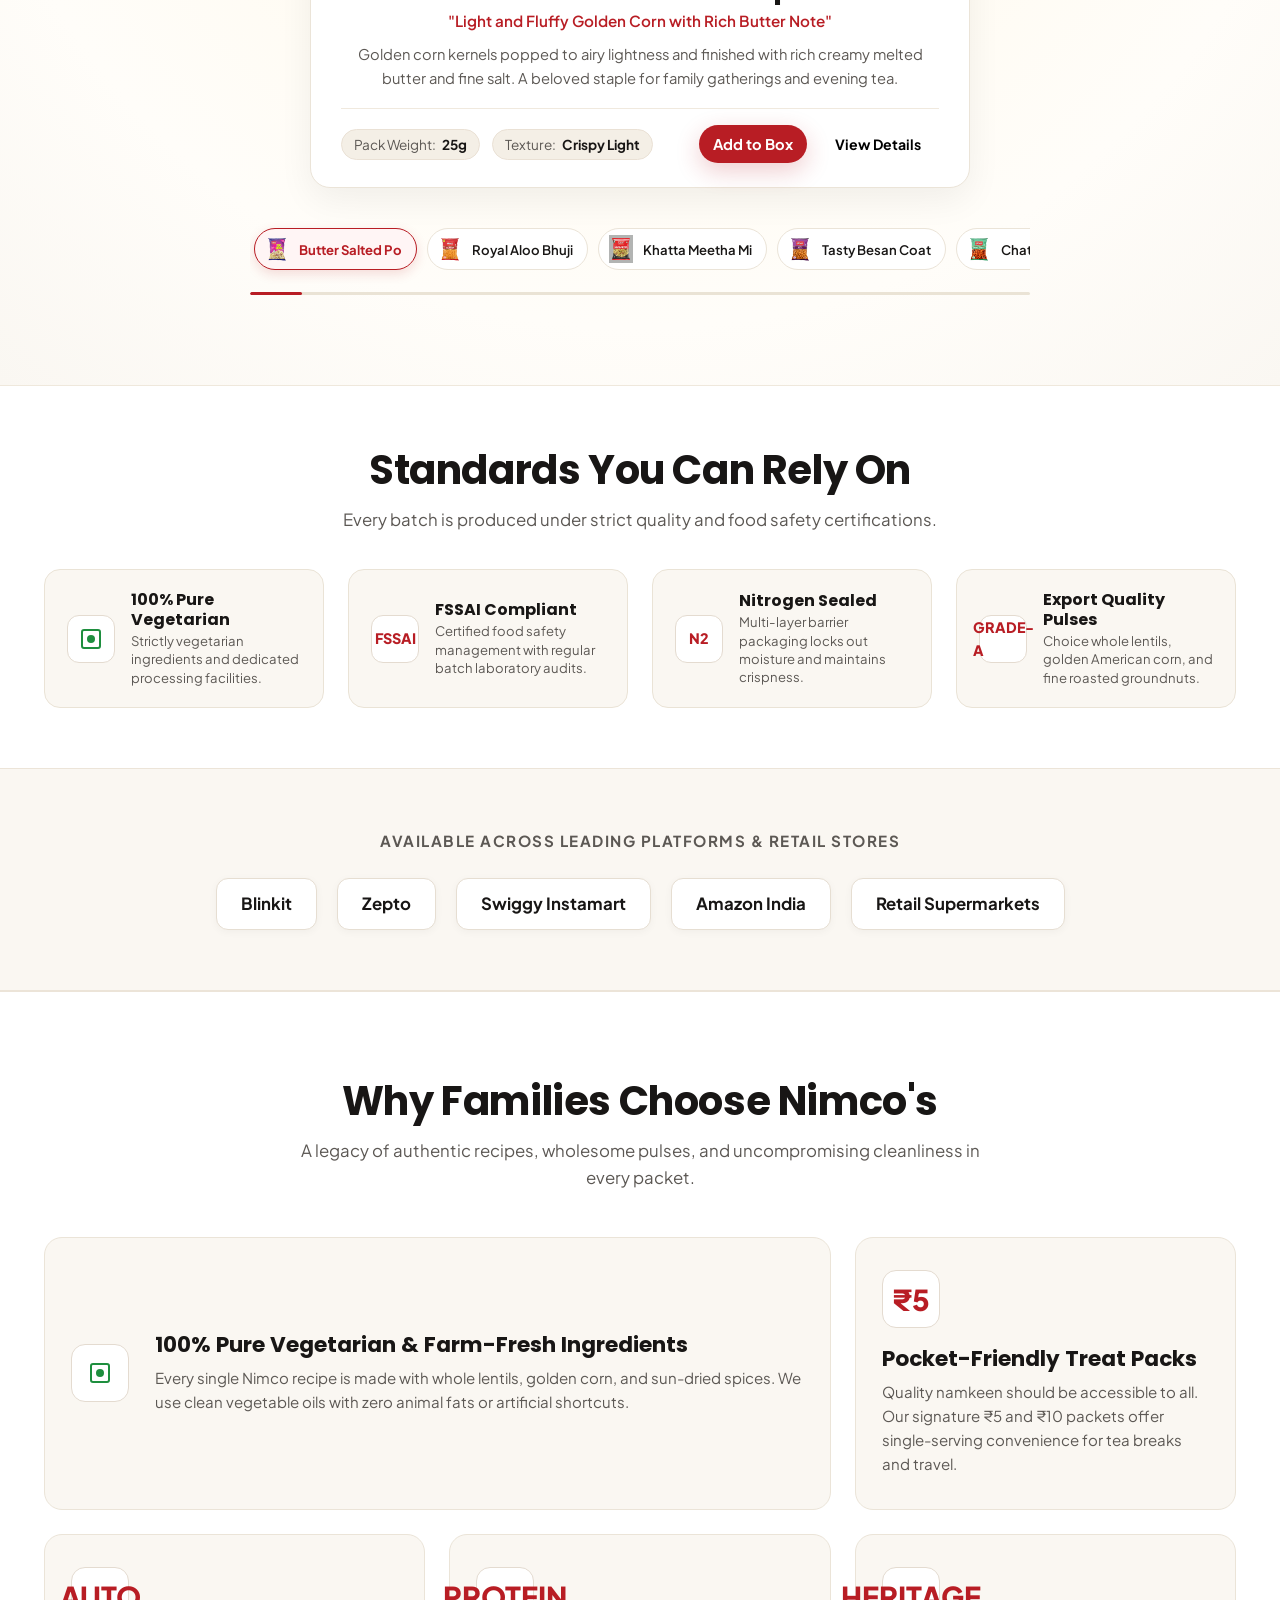
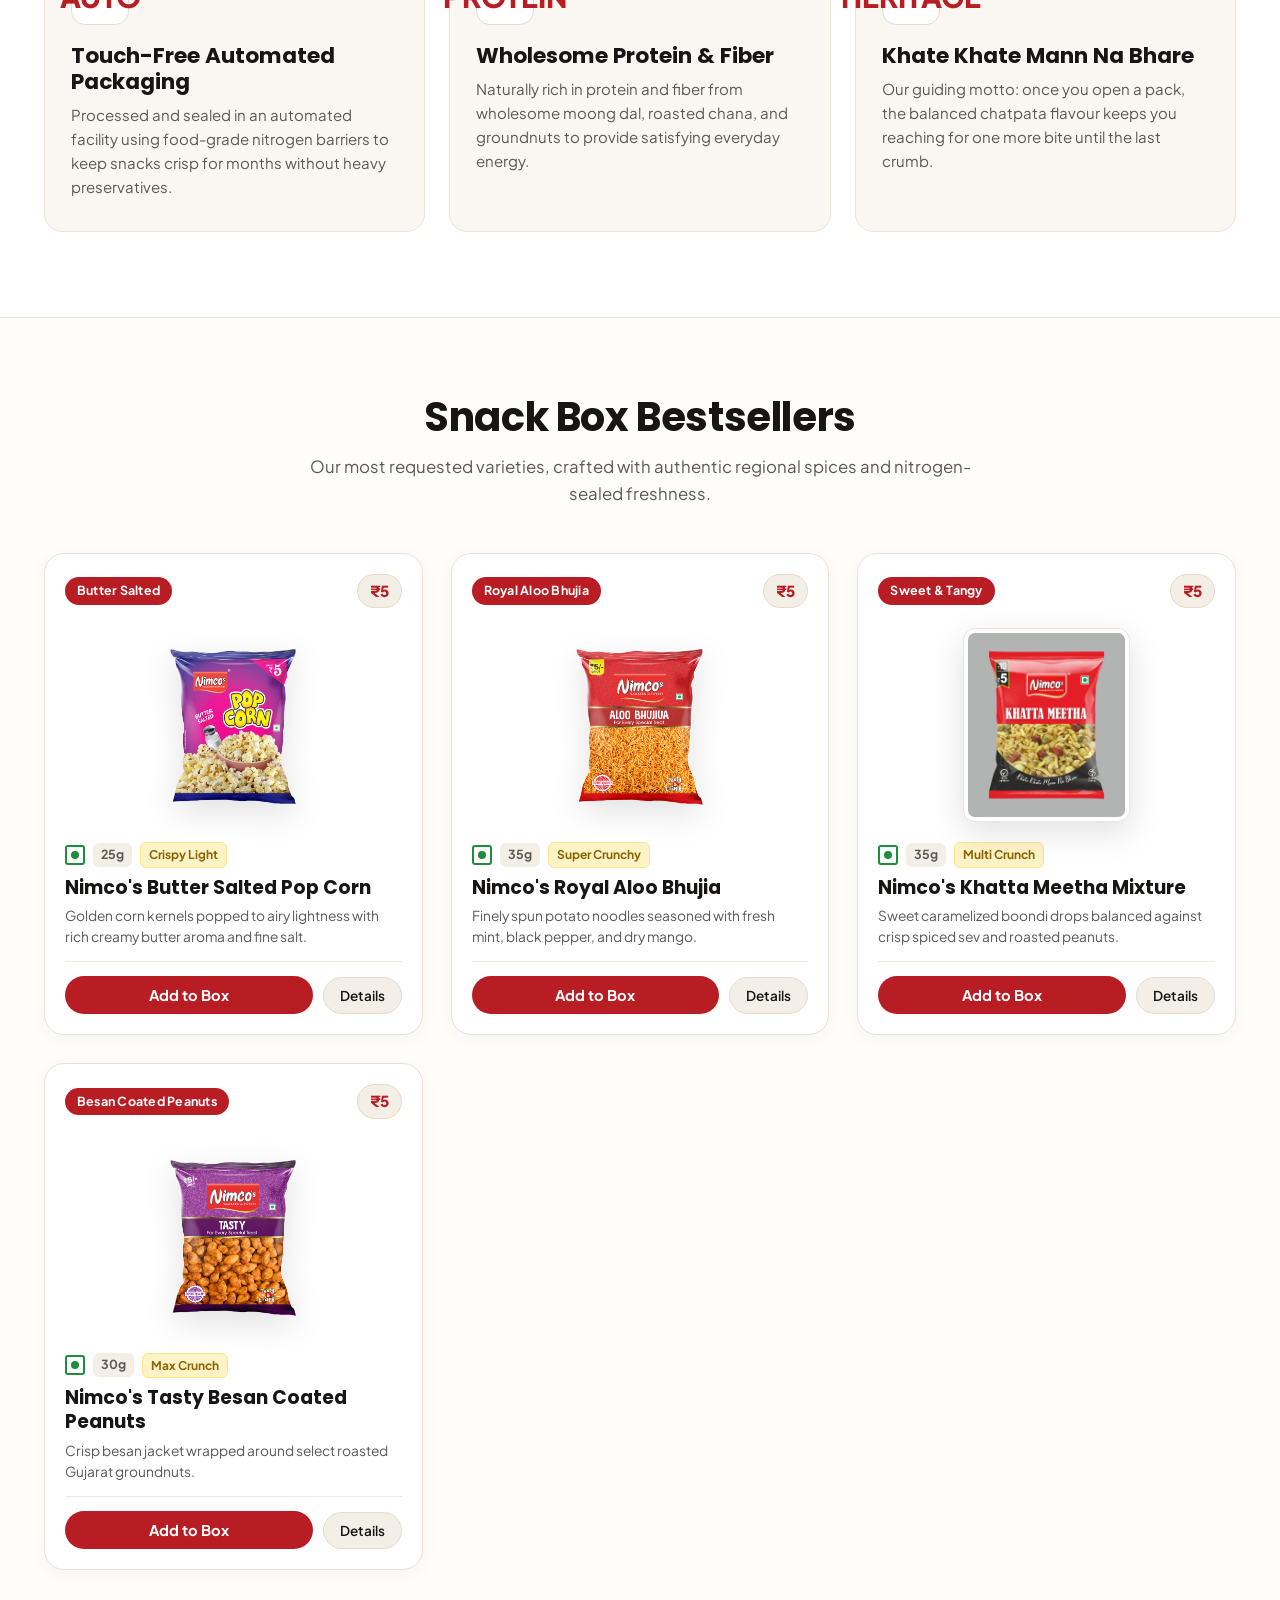
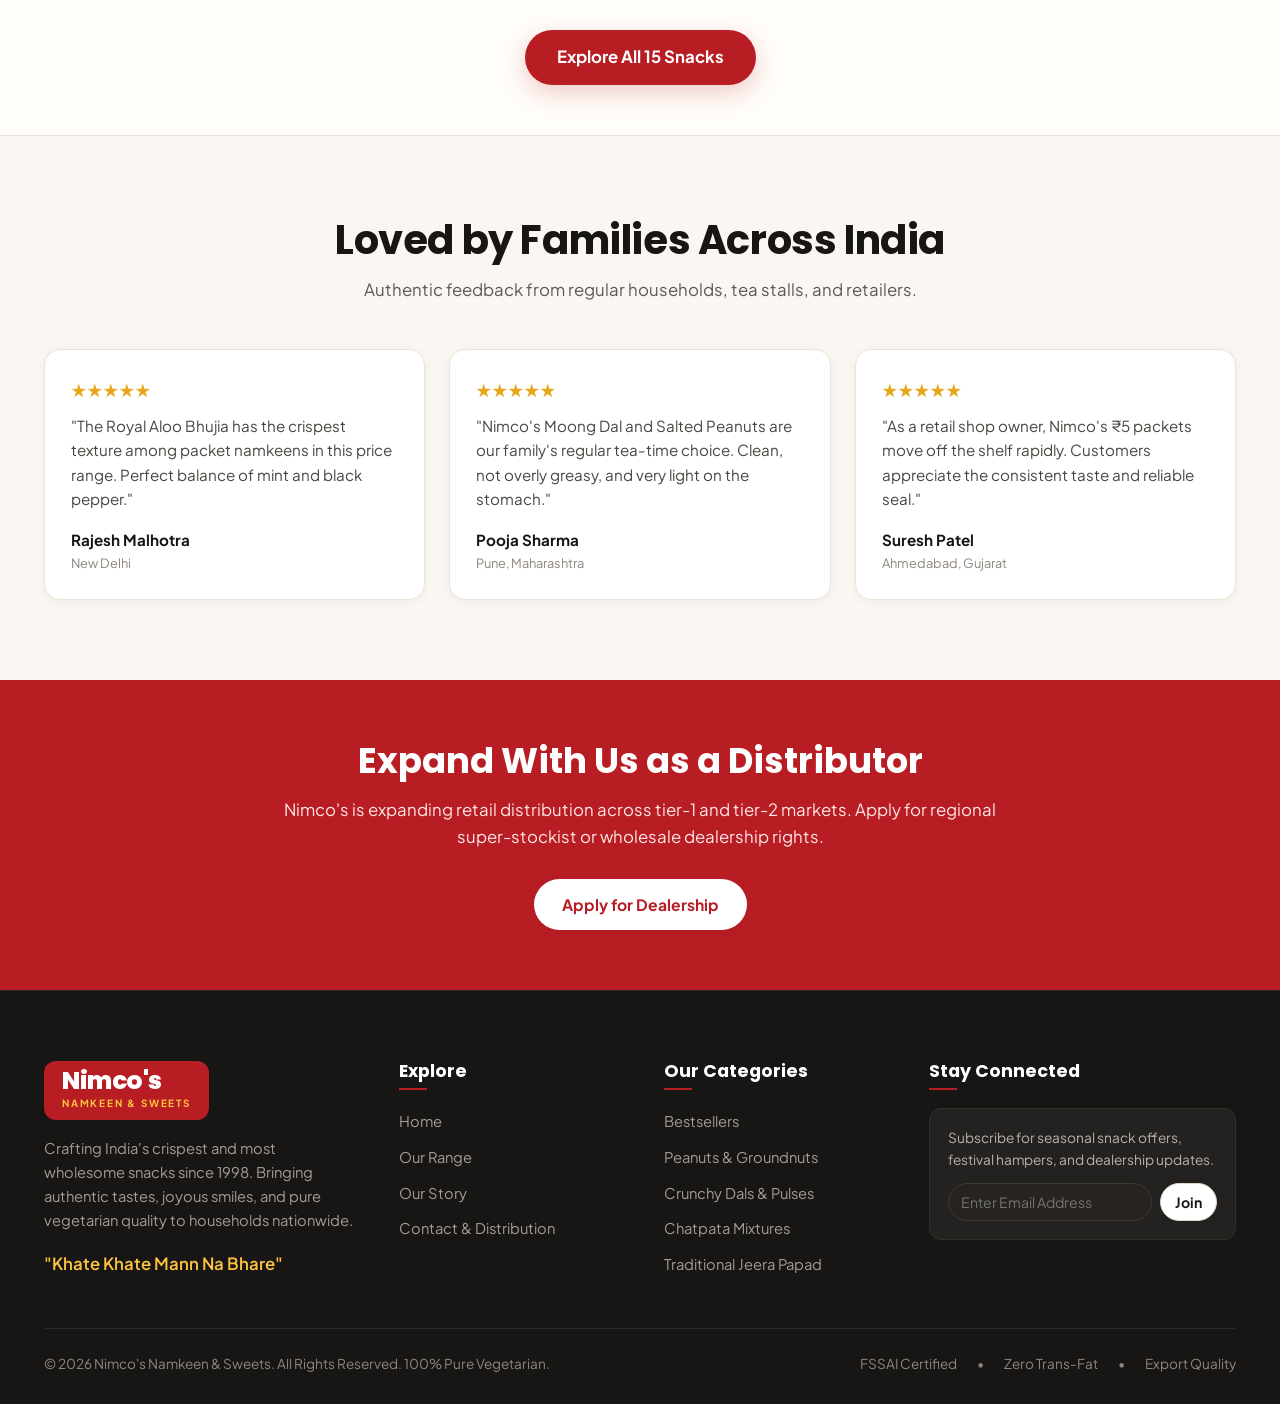
==== commit 3407dac7: "feat: add core website styles, product catalog, cart, and UI components for Nimco web store" ====
--- a/index.html
+++ b/index.html
@@ -10,6 +10,17 @@
 </head>
 <body>
 
+  <!-- Top Announcement Bar -->
+  <aside class="top-ticker" aria-label="Special Offers" style="background: #FFF8E7; border-bottom: 1px solid #EFE4D0; padding: 8px 0;">
+    <div class="container" style="display: flex; justify-content: center; align-items: center; font-size: 0.86rem; color: var(--text-main); font-weight: 600; gap: 16px; flex-wrap: wrap;">
+      <span>Complimentary Butter Popcorn on orders above ₹199</span>
+      <span style="color: #D4A373;">•</span>
+      <span>100% Pure Vegetarian</span>
+      <span style="color: #D4A373;">•</span>
+      <span>Pocket-Friendly ₹5 and ₹10 Fresh Packs</span>
+    </div>
+  </aside>
+
   <!-- Navigation Header -->
   <header class="site-header">
     <div class="container nav-container">
@@ -49,15 +60,15 @@
       <div class="container hero-grid">
         <div class="hero-content">
           <div class="hero-eyebrow">
-            <span>Traditional Flavours, Modern Crunch</span>
+            <span>TRADITIONAL FLAVOURS, CONTEMPORARY CRUNCH</span>
           </div>
 
           <h1 class="hero-title">
-            Barson Ki Shaan, <span class="highlight-red">Har Pal Ka Swaad.</span>
+            Authentic Taste in Every Bite
           </h1>
 
           <p class="hero-subtitle">
-            Authentic Indian namkeen and savoury snacks made from pure pulses, premium groundnuts, and royal spices. 100% Pure Vegetarian with touch-free sealed nitrogen freshness.
+            Crafted with pure vegetarian ingredients, choice farm-fresh pulses, and royal Indian spices. Export quality sealed for lasting freshness.
           </p>
 
           <div class="hero-cta-group">
@@ -65,7 +76,7 @@
               <span>Explore Our Range</span>
             </a>
             <a href="contact.html" class="btn btn-secondary">
-              <span>Distributor Inquiries</span>
+              <span>Dealership Inquiries</span>
             </a>
           </div>
 
@@ -75,12 +86,16 @@
               <span>100% Pure Veg</span>
             </div>
             <div class="trust-item">
-              <div class="trust-item-icon">✓</div>
-              <span>FSSAI Certified</span>
+              <span class="weight-chip" style="background:#FFF; border:1px solid #EAE1D5; color:var(--text-main);">FSSAI</span>
+              <span>Certified Facility</span>
             </div>
             <div class="trust-item">
-              <div class="trust-item-icon">⚡</div>
-              <span>Nitrogen Sealed</span>
+              <span class="weight-chip" style="background:#FFF; border:1px solid #EAE1D5; color:var(--text-main);">Nitrogen</span>
+              <span>Sealed Freshness</span>
+            </div>
+            <div class="trust-item">
+              <span class="weight-chip" style="background:#FFF; border:1px solid #EAE1D5; color:var(--text-main);">Export</span>
+              <span>Quality Standards</span>
             </div>
           </div>
         </div>
@@ -90,24 +105,23 @@
           <div class="stage-glow-circle"></div>
 
           <!-- Left Pack: Popcorn -->
-          <img src="assets/pop-corn.png" alt="Nimco Butter Popcorn" class="hero-pack-side pack-left" onclick="window.snackBoxCart && window.snackBoxCart.open()">
+          <img src="assets/pop-corn.png" alt="Nimco Butter Popcorn" class="hero-pack-side pack-left" onclick="window.snackBoxCart && window.snackBoxCart.open()" title="Click to open Snack Box">
 
           <!-- Main Center Pack: Royal Aloo Bhujia -->
-          <img src="assets/aloo-bhujia.png" alt="Nimco Royal Aloo Bhujia" class="hero-pack-main" onclick="openProductModal('aloo-bhujia')">
+          <img src="assets/aloo-bhujia.png" alt="Nimco Royal Aloo Bhujia" class="hero-pack-main" onclick="openProductModal('aloo-bhujia')" title="Click for details & nutrition">
 
           <!-- Right Pack: Khatta Meetha -->
-          <img src="assets/khatta_meetha.jpeg" alt="Nimco Khatta Meetha Mixture" class="hero-pack-side pack-right" onclick="openProductModal('khatta-meetha')">
-        </div>
-      </div>
-    </section>
-
-    <!-- All Things Craveable: 3D Horizontal Slider (Bikano-Inspired) -->
+          <img src="assets/khatta_meetha.jpeg" alt="Nimco Khatta Meetha Mixture" class="hero-pack-side pack-right" onclick="openProductModal('khatta-meetha')" title="Click for details & nutrition">
+        </div>
+      </div>
+    </section>
+
+    <!-- All Things Craveable: Horizontal Product Slider (Bikano-Inspired) -->
     <section class="craveable-section" id="craveableSection">
       <div class="container">
         <div class="section-header">
-          <div class="section-tag">All Things Craveable</div>
-          <h2 class="section-title">All Things Crunchy & Craveable</h2>
-          <p class="section-desc">Explore our signature namkeens and savoury specialties crafted for every mood and gathering.</p>
+          <h2 class="section-title">All Things Craveable</h2>
+          <p class="section-desc">Handcrafted namkeens and savoury treats ready for family gatherings, tea breaks, and festive sharing.</p>
         </div>
 
         <!-- Category Toolbar -->
@@ -163,9 +177,8 @@
     <section class="certified-section">
       <div class="container">
         <div class="section-header" style="margin-bottom: 35px;">
-          <div class="section-tag">Quality Promise</div>
           <h2 class="section-title">Standards You Can Rely On</h2>
-          <p class="section-desc">Every batch is produced under strict quality and safety certifications.</p>
+          <p class="section-desc">Every batch is produced under strict quality and food safety certifications.</p>
         </div>
 
         <div class="certified-grid">
@@ -175,31 +188,31 @@
             </div>
             <div>
               <h4>100% Pure Vegetarian</h4>
-              <p>Strictly vegetarian ingredients and dedicated zero-meat facilities.</p>
+              <p>Strictly vegetarian ingredients and dedicated processing facilities.</p>
             </div>
           </div>
 
           <div class="certified-card">
-            <div class="certified-card-icon">🛡️</div>
+            <div class="certified-card-icon" style="font-weight: 800; font-size: 0.9rem; color: var(--brand-red);">FSSAI</div>
             <div>
               <h4>FSSAI Compliant</h4>
-              <p>Certified food safety standards with regular laboratory testing.</p>
+              <p>Certified food safety management with regular batch laboratory audits.</p>
             </div>
           </div>
 
           <div class="certified-card">
-            <div class="certified-card-icon">💨</div>
+            <div class="certified-card-icon" style="font-weight: 800; font-size: 0.9rem; color: var(--brand-red);">N2</div>
             <div>
               <h4>Nitrogen Sealed</h4>
-              <p>Multi-layer barrier packaging locks out moisture and preserves crunch.</p>
+              <p>Multi-layer barrier packaging locks out moisture and maintains crispness.</p>
             </div>
           </div>
 
           <div class="certified-card">
-            <div class="certified-card-icon">⭐</div>
+            <div class="certified-card-icon" style="font-weight: 800; font-size: 0.9rem; color: var(--brand-red);">GRADE-A</div>
             <div>
               <h4>Export Quality Pulses</h4>
-              <p>Choice whole lentils, golden American corn, and fine groundnuts.</p>
+              <p>Choice whole lentils, golden American corn, and fine roasted groundnuts.</p>
             </div>
           </div>
         </div>
@@ -224,7 +237,6 @@
     <section class="benefits-section">
       <div class="container">
         <div class="section-header">
-          <div class="section-tag">Pure Taste & Trust</div>
           <h2 class="section-title">Why Families Choose Nimco's</h2>
           <p class="section-desc">A legacy of authentic recipes, wholesome pulses, and uncompromising cleanliness in every packet.</p>
         </div>
@@ -238,14 +250,14 @@
             <div>
               <h3 class="bento-title">100% Pure Vegetarian & Farm-Fresh Ingredients</h3>
               <p class="bento-text">
-                Every single Nimco recipe is made with whole lentils, golden corn, and sun-dried whole spices. We use clean vegetable oils with zero animal fats or artificial shortcuts.
+                Every single Nimco recipe is made with whole lentils, golden corn, and sun-dried spices. We use clean vegetable oils with zero animal fats or artificial shortcuts.
               </p>
             </div>
           </div>
 
           <!-- Bento Card 2 -->
           <div class="bento-card">
-            <div class="bento-icon-bubble">🪙</div>
+            <div class="bento-icon-bubble" style="font-weight: 800; color: var(--brand-red);">₹5</div>
             <h3 class="bento-title">Pocket-Friendly Treat Packs</h3>
             <p class="bento-text">
               Quality namkeen should be accessible to all. Our signature ₹5 and ₹10 packets offer single-serving convenience for tea breaks and travel.
@@ -254,7 +266,7 @@
 
           <!-- Bento Card 3 -->
           <div class="bento-card">
-            <div class="bento-icon-bubble">✨</div>
+            <div class="bento-icon-bubble" style="font-weight: 800; color: var(--brand-red);">AUTO</div>
             <h3 class="bento-title">Touch-Free Automated Packaging</h3>
             <p class="bento-text">
               Processed and sealed in an automated facility using food-grade nitrogen barriers to keep snacks crisp for months without heavy preservatives.
@@ -263,7 +275,7 @@
 
           <!-- Bento Card 4 -->
           <div class="bento-card">
-            <div class="bento-icon-bubble">🌾</div>
+            <div class="bento-icon-bubble" style="font-weight: 800; color: var(--brand-red);">PROTEIN</div>
             <h3 class="bento-title">Wholesome Protein & Fiber</h3>
             <p class="bento-text">
               Naturally rich in protein and fiber from wholesome moong dal, roasted chana, and groundnuts to provide satisfying everyday energy.
@@ -272,12 +284,32 @@
 
           <!-- Bento Card 5 -->
           <div class="bento-card">
-            <div class="bento-icon-bubble">❤️</div>
-            <h3 class="bento-title">"Khate Khate Mann Na Bhare!"</h3>
+            <div class="bento-icon-bubble" style="font-weight: 800; color: var(--brand-red);">HERITAGE</div>
+            <h3 class="bento-title">Khate Khate Mann Na Bhare</h3>
             <p class="bento-text">
               Our guiding motto: once you open a pack, the balanced chatpata flavour keeps you reaching for one more bite until the last crumb.
             </p>
           </div>
+        </div>
+      </div>
+    </section>
+
+    <!-- Featured Bestsellers Showcase (Clean FMCG Cards) -->
+    <section style="padding: 75px 0 50px; background: #FFFDF9; border-top: 1px solid #ECE4D8;">
+      <div class="container">
+        <div class="section-header">
+          <h2 class="section-title">Snack Box Bestsellers</h2>
+          <p class="section-desc">Our most requested varieties, crafted with authentic regional spices and nitrogen-sealed freshness.</p>
+        </div>
+
+        <div class="products-grid" id="featuredProductsGrid">
+          <!-- Populated dynamically by main.js with clean FMCG cards -->
+        </div>
+
+        <div style="text-align: center; margin-top: 36px;">
+          <a href="products.html" class="btn btn-primary" style="font-size: 1.05rem; padding: 14px 32px;">
+            Explore All 15 Snacks
+          </a>
         </div>
       </div>
     </section>
@@ -286,7 +318,6 @@
     <section style="padding: 80px 0; background: #FAF7F2; border-top: 1px solid #ECE4D8;">
       <div class="container">
         <div class="section-header">
-          <div class="section-tag">Customer Experiences</div>
           <h2 class="section-title">Loved by Families Across India</h2>
           <p class="section-desc">Authentic feedback from regular households, tea stalls, and retailers.</p>
         </div>
@@ -415,10 +446,10 @@
             <span class="brand-sub">Namkeen & Sweets</span>
           </div>
           <p>
-            Crafting India's crunchiest and most wholesome snacks since 1998. Bringing authentic tastes, joyous smiles, and pure vegetarian quality to households nationwide.
+            Crafting India's crispest and most wholesome snacks since 1998. Bringing authentic tastes, joyous smiles, and pure vegetarian quality to households nationwide.
           </p>
           <div class="footer-tagline-quote">
-            "Khate Khate Mann Na Bhare!"
+            "Khate Khate Mann Na Bhare"
           </div>
         </div>
 
--- a/css/style.css
+++ b/css/style.css
@@ -711,8 +711,12 @@
   left: 16px;
   top: 50%;
   transform: translateY(-50%);
-  color: var(--text-light);
-  font-size: 1rem;
+  color: var(--text-muted);
+  stroke: var(--text-muted);
+  pointer-events: none;
+  display: flex;
+  align-items: center;
+  justify-content: center;
 }
 
 .category-filter-tabs {
@@ -753,57 +757,78 @@
   margin-bottom: 60px;
 }
 
+/* ==========================================================================
+   AUTHENTIC FMCG PRODUCT CARDS
+   ========================================================================== */
 .snack-card {
   background: #FFFFFF;
+  border: 1px solid #EAE1D5;
   border-radius: 20px;
-  border: 1px solid #ECE4D8;
-  padding: 22px 20px;
+  padding: 20px;
+  display: flex;
+  flex-direction: column;
+  box-shadow: 0 4px 18px rgba(0, 0, 0, 0.04);
+  transition: transform 0.28s cubic-bezier(0.16, 1, 0.3, 1), box-shadow 0.28s ease, border-color 0.28s ease;
   position: relative;
-  transition: all 0.28s ease;
-  box-shadow: 0 4px 15px rgba(0, 0, 0, 0.04);
-  display: flex;
-  flex-direction: column;
 }
 
 .snack-card:hover {
-  transform: translateY(-6px);
-  border-color: #DCCFBF;
-  box-shadow: 0 14px 30px rgba(0, 0, 0, 0.08);
+  transform: translateY(-5px);
+  box-shadow: 0 14px 32px rgba(0, 0, 0, 0.08);
+  border-color: #DECFC0;
 }
 
 .card-top-row {
   display: flex;
   justify-content: space-between;
   align-items: center;
-  margin-bottom: 14px;
+  margin-bottom: 12px;
+  gap: 8px;
+}
+
+.flavor-badge-pill {
+  display: inline-flex;
+  align-items: center;
+  padding: 4px 12px;
+  border-radius: 999px;
+  background: var(--brand-red);
+  color: #FFFFFF;
+  font-family: var(--font-body);
+  font-size: 0.78rem;
+  font-weight: 700;
+  letter-spacing: 0.02em;
+  white-space: nowrap;
 }
 
 .price-tag {
   background: var(--bg-warm);
   color: var(--brand-red);
   font-family: var(--font-body);
-  font-weight: 700;
-  font-size: 0.92rem;
+  font-weight: 800;
+  font-size: 0.95rem;
   padding: 4px 12px;
   border-radius: 999px;
   border: 1px solid #EAD8C3;
+  white-space: nowrap;
 }
 
 .product-img-wrap {
-  height: 220px;
+  height: 210px;
   display: flex;
   align-items: center;
   justify-content: center;
-  margin-bottom: 16px;
+  margin-bottom: 12px;
   padding: 8px;
+  cursor: pointer;
+  position: relative;
 }
 
 .product-img-wrap img {
   max-height: 100%;
   width: auto;
   object-fit: contain;
-  transition: transform 0.3s ease;
-  filter: drop-shadow(0 10px 14px rgba(0, 0, 0, 0.12));
+  transition: transform 0.35s cubic-bezier(0.18, 0.89, 0.32, 1.28);
+  filter: drop-shadow(0 10px 16px rgba(0, 0, 0, 0.12));
 }
 
 .product-img-wrap img[src$=".jpeg"],
@@ -815,7 +840,7 @@
 }
 
 .snack-card:hover .product-img-wrap img {
-  transform: scale(1.06);
+  transform: scale(1.06) translateY(-3px);
 }
 
 .product-info {
@@ -824,24 +849,42 @@
   flex-direction: column;
 }
 
-.snack-tagline {
-  font-size: 0.8rem;
-  font-weight: 700;
-  color: var(--brand-red);
-  text-transform: uppercase;
-  letter-spacing: 0.5px;
-  margin-bottom: 4px;
+.snack-meta-chips {
+  display: flex;
+  align-items: center;
+  gap: 8px;
+  margin-bottom: 8px;
+  flex-wrap: wrap;
+}
+
+.weight-chip {
+  font-size: 0.78rem;
+  font-weight: 700;
+  color: var(--text-muted);
+  background: var(--bg-warm);
+  padding: 2px 8px;
+  border-radius: 6px;
+}
+
+.crunch-mini-pill {
+  font-size: 0.75rem;
+  font-weight: 700;
+  color: #8C6400;
+  background: #FEF3C7;
+  padding: 2px 8px;
+  border-radius: 6px;
+  border: 1px solid #FDE68A;
 }
 
 .snack-title {
-  font-size: 1.25rem;
+  font-size: 1.18rem;
   color: var(--text-main);
-  margin-bottom: 8px;
-  line-height: 1.28;
-}
-
-.snack-desc {
-  font-size: 0.88rem;
+  margin-bottom: 6px;
+  line-height: 1.3;
+}
+
+.snack-funbite {
+  font-size: 0.86rem;
   color: var(--text-muted);
   margin-bottom: 14px;
   line-height: 1.5;
@@ -861,23 +904,27 @@
 }
 
 .btn-add-snack {
-  flex: 1;
+  flex: 1.2;
   background: var(--brand-red);
   color: #FFFFFF;
   font-family: var(--font-body);
   font-weight: 700;
   font-size: 0.92rem;
-  padding: 9px 16px;
+  padding: 10px 14px;
   border-radius: 999px;
   display: flex;
   align-items: center;
   justify-content: center;
   gap: 6px;
+  cursor: pointer;
+  border: none;
   transition: all var(--transition-fast);
 }
 
 .btn-add-snack:hover {
   background: var(--brand-red-dark);
+  transform: translateY(-1px);
+  box-shadow: 0 4px 14px rgba(184, 29, 36, 0.25);
 }
 
 .btn-add-snack.added-feedback {
@@ -886,7 +933,7 @@
 }
 
 .btn-quick-view {
-  padding: 8px 14px;
+  padding: 9px 16px;
   border-radius: 999px;
   background: var(--bg-warm);
   border: 1px solid #E4DCD0;
@@ -899,12 +946,25 @@
   color: var(--text-main);
   transition: all var(--transition-fast);
   white-space: nowrap;
+  cursor: pointer;
 }
 
 .btn-quick-view:hover {
   background: #FFFFFF;
   border-color: var(--brand-red);
   color: var(--brand-red);
+}
+
+/* Cart Badge Bounce Animation on Add */
+@keyframes cartBadgeBounce {
+  0% { transform: scale(1); }
+  35% { transform: scale(1.3) rotate(-4deg); }
+  65% { transform: scale(0.95) rotate(2deg); }
+  100% { transform: scale(1) rotate(0deg); }
+}
+
+.cart-btn-trigger.cart-badge-bounce {
+  animation: cartBadgeBounce 0.45s ease;
 }
 
 /* ==========================================================================
@@ -1279,6 +1339,208 @@
 
 .modal-body {
   padding: 32px;
+}
+
+/* Modal Craveable Layout */
+.product-modal-grid {
+  display: grid;
+  grid-template-columns: 1fr 1.35fr;
+  gap: 32px;
+  align-items: start;
+}
+
+.modal-pack-showcase {
+  border-radius: 18px;
+  padding: 28px 20px;
+  text-align: center;
+  border: 1px solid var(--border-subtle);
+  position: relative;
+  display: flex;
+  flex-direction: column;
+  align-items: center;
+}
+
+.modal-flavor-badge {
+  display: inline-block;
+  padding: 4px 14px;
+  border-radius: 999px;
+  color: #FFFFFF;
+  font-weight: 800;
+  font-size: 0.82rem;
+  margin-bottom: 14px;
+  border: 1.5px solid rgba(255, 255, 255, 0.75);
+  box-shadow: 0 4px 12px rgba(0, 0, 0, 0.12);
+}
+
+.modal-packet-img {
+  max-height: 290px;
+  width: auto;
+  margin: 0 auto;
+  filter: drop-shadow(0 14px 24px rgba(0, 0, 0, 0.15));
+  transition: transform 0.3s ease;
+}
+
+.modal-packet-img:hover {
+  transform: scale(1.04);
+}
+
+.modal-veg-pill {
+  margin-top: 18px;
+  display: inline-flex;
+  align-items: center;
+  gap: 8px;
+  font-weight: 700;
+  font-size: 0.85rem;
+  color: #1E7E34;
+  background: #FFFFFF;
+  padding: 6px 14px;
+  border-radius: 999px;
+  border: 1px solid #C3E6CB;
+}
+
+.modal-details-col {
+  display: flex;
+  flex-direction: column;
+}
+
+.modal-header-meta {
+  display: flex;
+  align-items: center;
+  gap: 12px;
+  margin-bottom: 8px;
+}
+
+.modal-price {
+  font-weight: 800;
+  color: var(--brand-red);
+  font-size: 1.35rem;
+}
+
+.modal-title {
+  font-size: 1.65rem;
+  margin-bottom: 6px;
+  line-height: 1.25;
+  color: var(--text-main);
+}
+
+.modal-tagline {
+  color: #B85D00;
+  font-weight: 700;
+  font-size: 0.95rem;
+  margin-bottom: 12px;
+}
+
+.modal-desc {
+  color: var(--text-muted);
+  font-size: 0.95rem;
+  line-height: 1.6;
+  margin-bottom: 16px;
+}
+
+.modal-moment-callout {
+  background: #FFFBF2;
+  border-left: 3px solid var(--brand-yellow-dark);
+  padding: 10px 14px;
+  border-radius: 0 8px 8px 0;
+  margin-bottom: 16px;
+  display: flex;
+  align-items: flex-start;
+  gap: 10px;
+  font-size: 0.88rem;
+  line-height: 1.45;
+}
+
+.modal-moment-callout strong {
+  display: block;
+  font-size: 0.74rem;
+  text-transform: uppercase;
+  color: #8C6400;
+}
+
+.modal-flavor-breakdown {
+  display: flex;
+  flex-direction: column;
+  gap: 8px;
+  background: #FAFAFA;
+  border: 1px solid var(--border-subtle);
+  border-radius: 12px;
+  padding: 12px 14px;
+  margin-bottom: 16px;
+}
+
+.flavor-meter-row {
+  display: flex;
+  align-items: center;
+  justify-content: space-between;
+  font-size: 0.82rem;
+  font-weight: 700;
+  color: var(--text-muted);
+}
+
+.meter-bar {
+  width: 130px;
+  height: 8px;
+  background: #EFE8DC;
+  border-radius: 999px;
+  overflow: hidden;
+}
+
+.meter-fill {
+  height: 100%;
+  border-radius: 999px;
+}
+
+.modal-nutrition-card {
+  background: #FAFAFA;
+  border: 1px solid var(--border-subtle);
+  border-radius: 12px;
+  padding: 14px;
+  margin-bottom: 16px;
+}
+
+.nutrition-header {
+  font-weight: 700;
+  font-size: 0.8rem;
+  color: var(--text-muted);
+  margin-bottom: 10px;
+  text-transform: uppercase;
+  letter-spacing: 0.05em;
+}
+
+.nutrition-quad-grid {
+  display: grid;
+  grid-template-columns: repeat(4, 1fr);
+  gap: 8px;
+  text-align: center;
+}
+
+.nutrition-quad-cell {
+  background: #FFFFFF;
+  padding: 8px 4px;
+  border-radius: 6px;
+  border: 1px solid var(--border-subtle);
+  font-size: 0.72rem;
+  color: var(--text-muted);
+}
+
+.nutrition-quad-cell strong {
+  font-size: 0.92rem;
+  color: var(--text-main);
+  display: block;
+}
+
+.modal-ingredients-text {
+  font-size: 0.82rem;
+  color: var(--text-muted);
+  line-height: 1.5;
+  margin-bottom: 20px;
+}
+
+@media (max-width: 640px) {
+  .product-modal-grid {
+    grid-template-columns: 1fr;
+    gap: 20px;
+  }
 }
 
 /* ==========================================================================
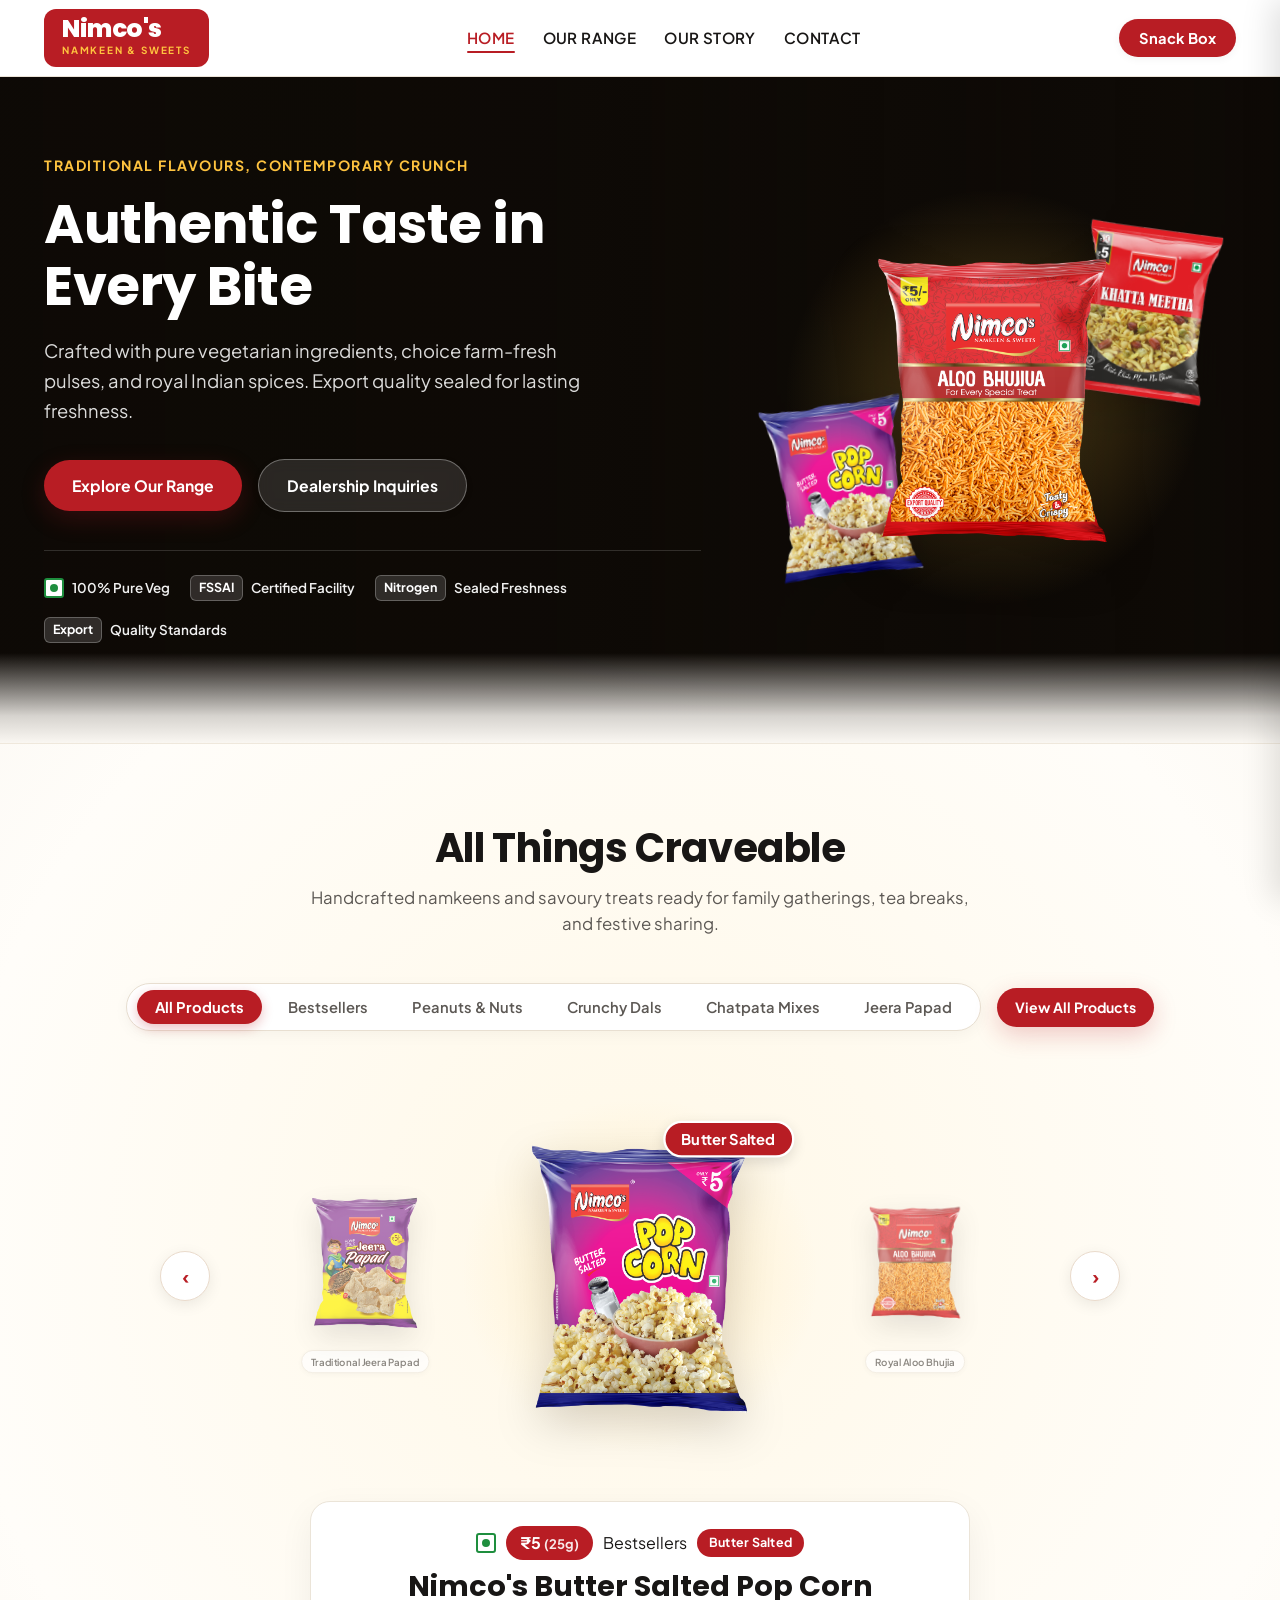
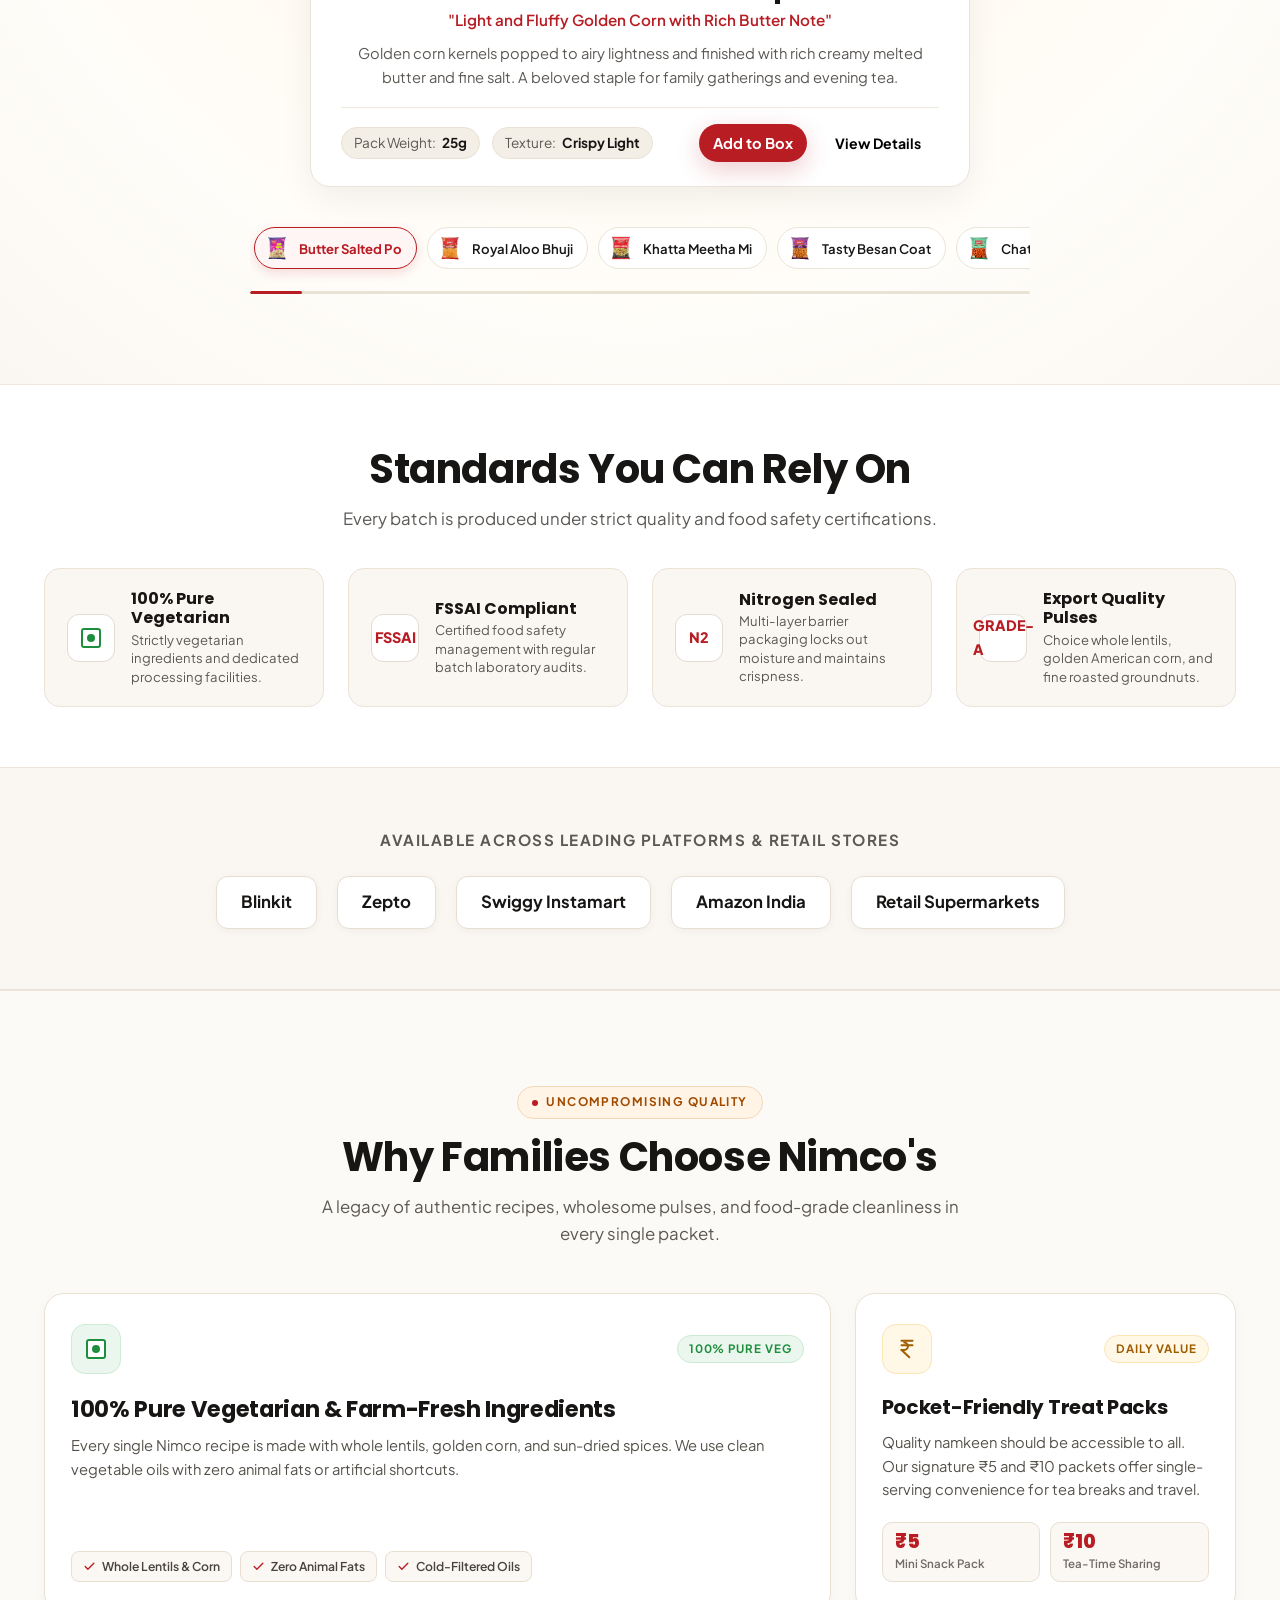
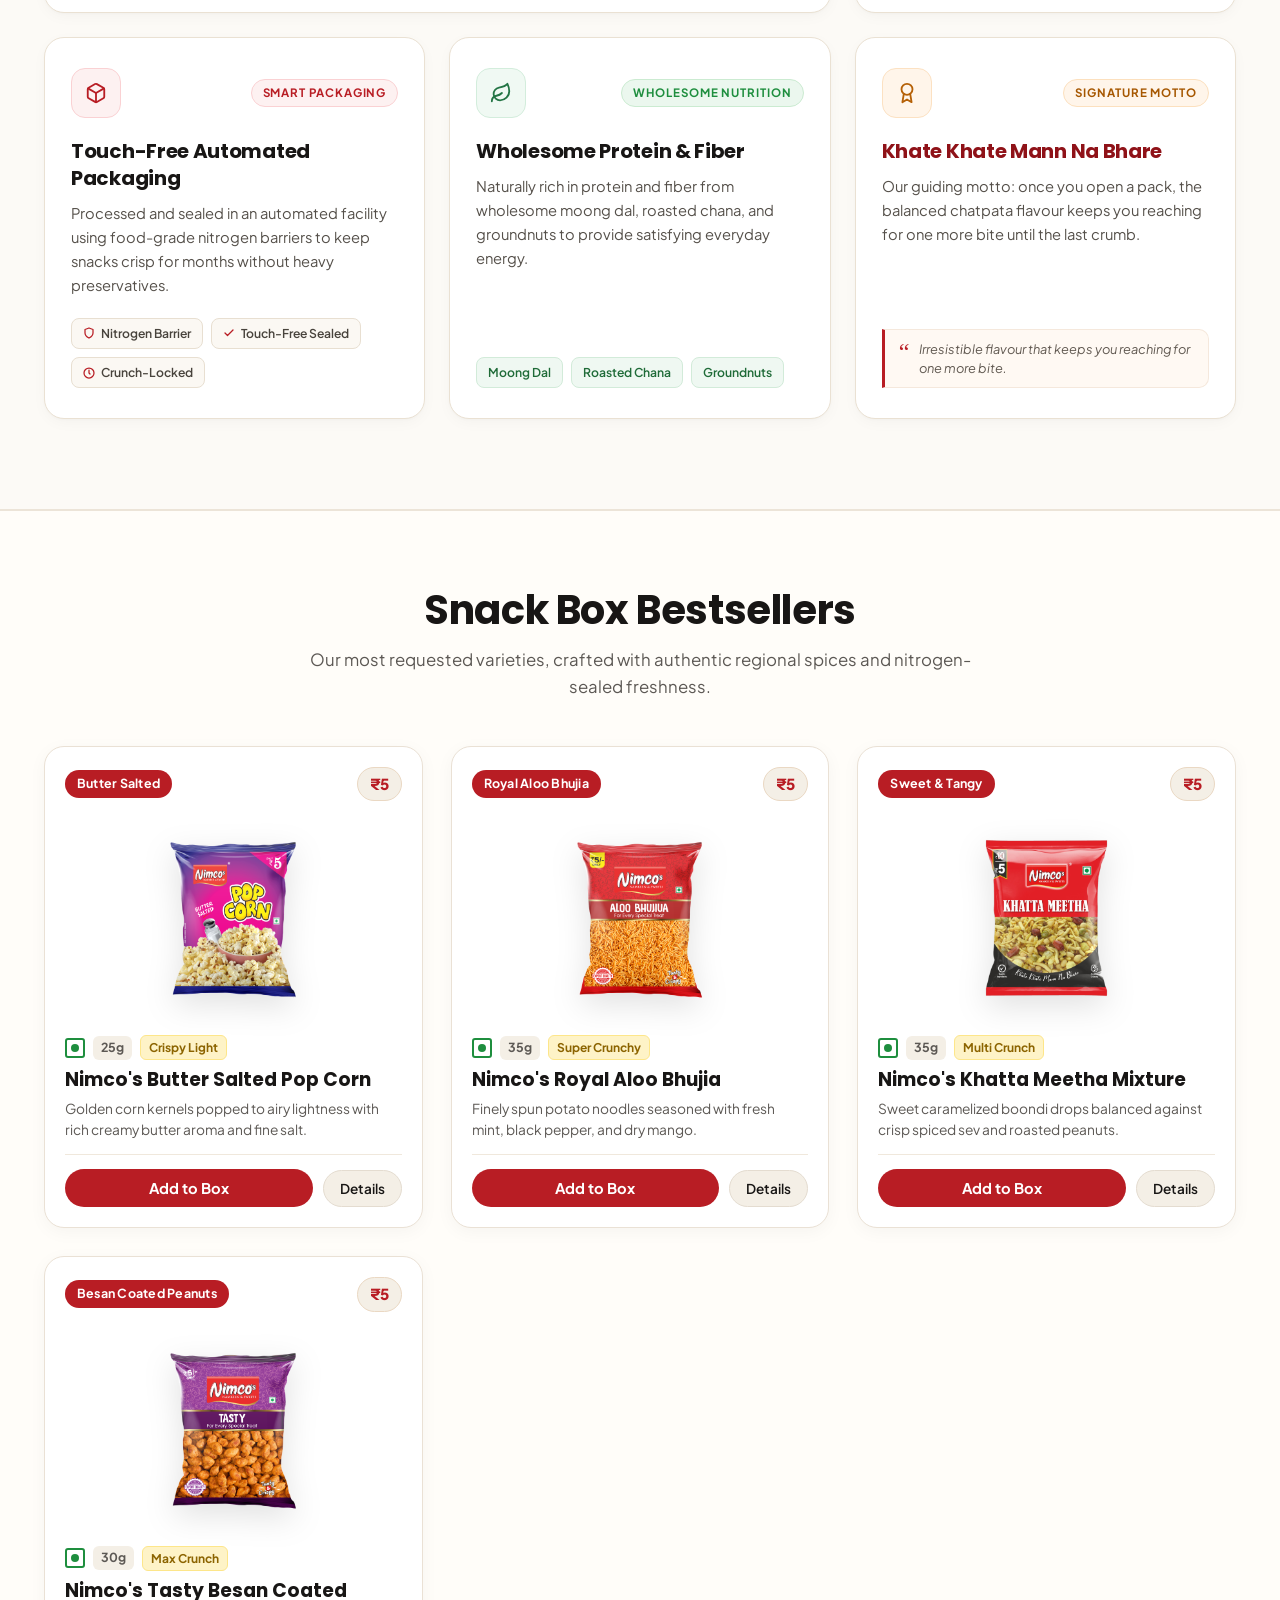
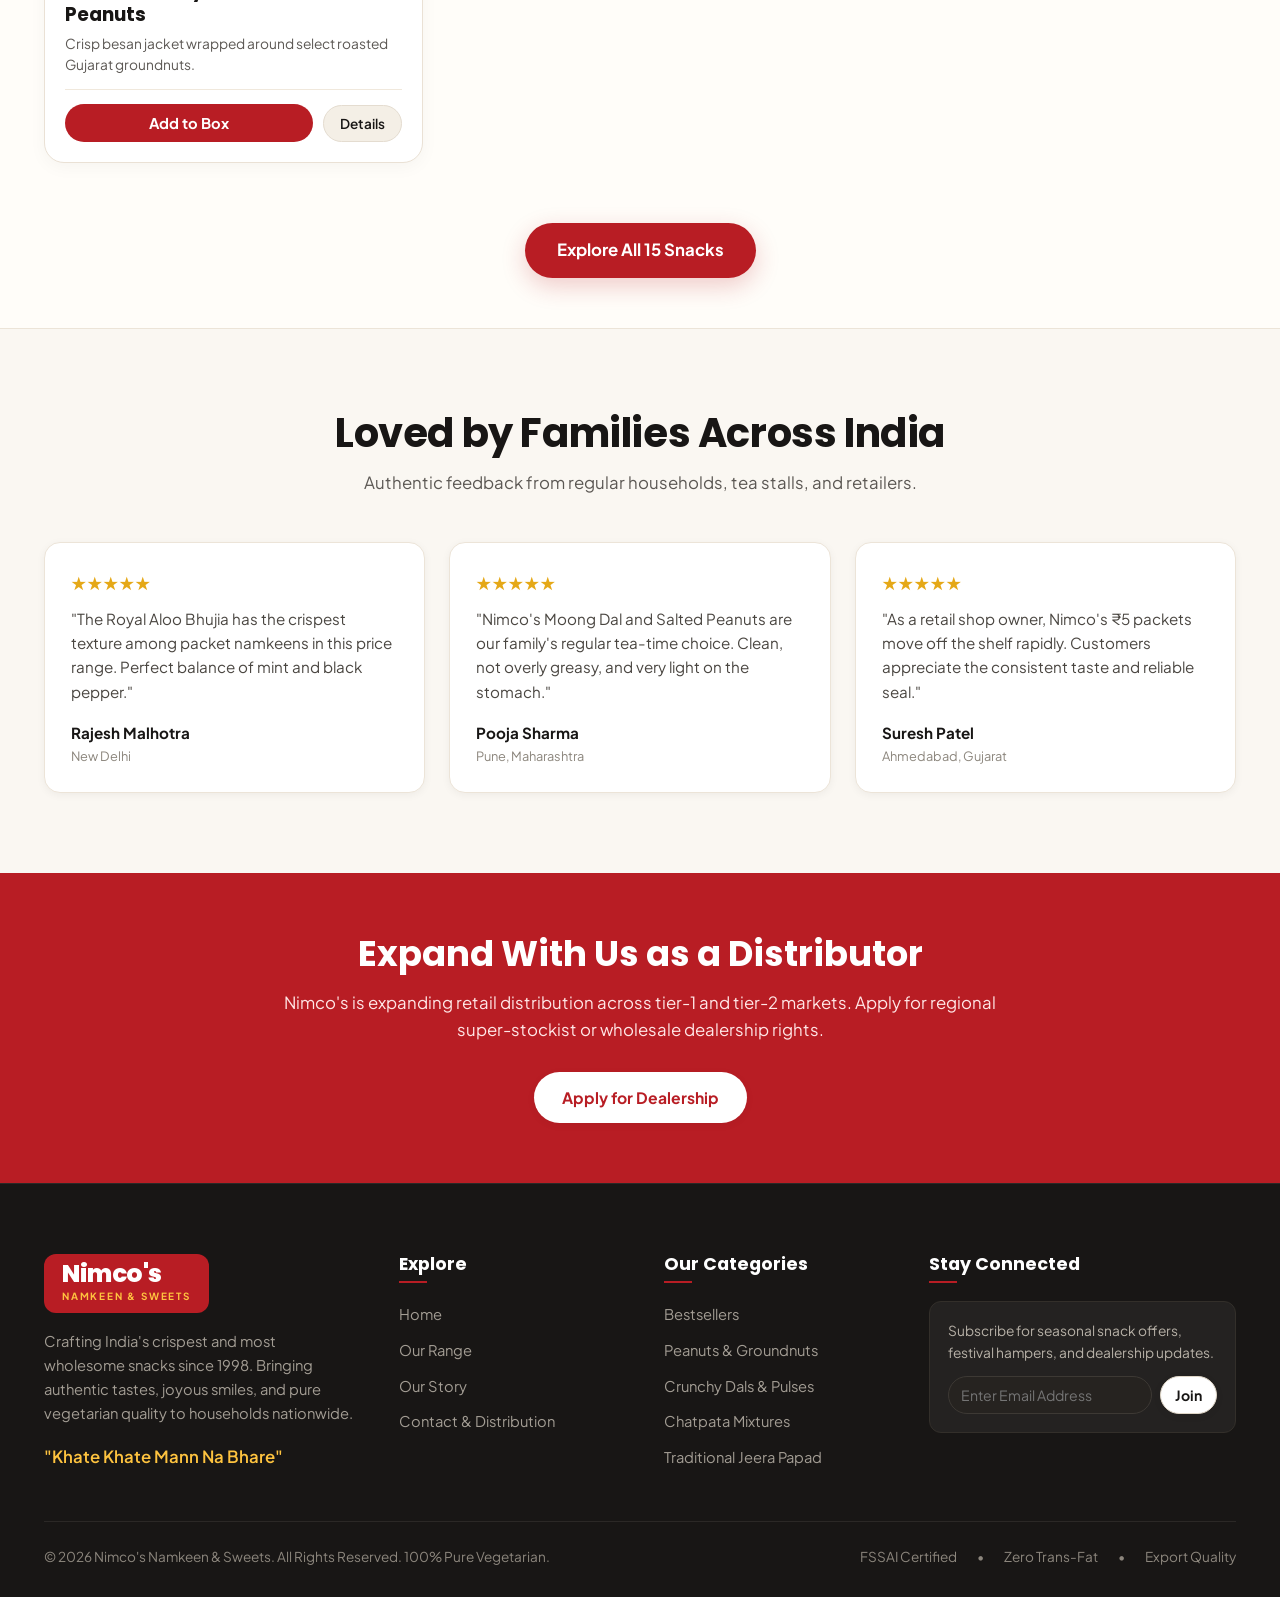
==== commit 3ca76817: "feat: add craveable products slider section with assets and data structures" ====
--- a/index.html
+++ b/index.html
@@ -10,16 +10,6 @@
 </head>
 <body>
 
-  <!-- Top Announcement Bar -->
-  <aside class="top-ticker" aria-label="Special Offers" style="background: #FFF8E7; border-bottom: 1px solid #EFE4D0; padding: 8px 0;">
-    <div class="container" style="display: flex; justify-content: center; align-items: center; font-size: 0.86rem; color: var(--text-main); font-weight: 600; gap: 16px; flex-wrap: wrap;">
-      <span>Complimentary Butter Popcorn on orders above ₹199</span>
-      <span style="color: #D4A373;">•</span>
-      <span>100% Pure Vegetarian</span>
-      <span style="color: #D4A373;">•</span>
-      <span>Pocket-Friendly ₹5 and ₹10 Fresh Packs</span>
-    </div>
-  </aside>
 
   <!-- Navigation Header -->
   <header class="site-header">
@@ -56,7 +46,23 @@
 
   <!-- Hero Section -->
   <main>
-    <section class="hero-section">
+    <section class="hero-section" id="heroSection">
+      <!-- Ambient Cinematic Video Backdrop (Web Optimized, Autoplay, Loop, Muted) -->
+      <div class="hero-video-backdrop" aria-hidden="true">
+        <video 
+          id="heroBgVideo" 
+          class="hero-bg-video" 
+          autoplay 
+          loop 
+          muted 
+          playsinline 
+          preload="auto"
+        >
+          <source src="assets/bg_vid.mp4" type="video/mp4">
+        </video>
+        <div class="hero-video-overlay"></div>
+      </div>
+
       <div class="container hero-grid">
         <div class="hero-content">
           <div class="hero-eyebrow">
@@ -111,7 +117,7 @@
           <img src="assets/aloo-bhujia.png" alt="Nimco Royal Aloo Bhujia" class="hero-pack-main" onclick="openProductModal('aloo-bhujia')" title="Click for details & nutrition">
 
           <!-- Right Pack: Khatta Meetha -->
-          <img src="assets/khatta_meetha.jpeg" alt="Nimco Khatta Meetha Mixture" class="hero-pack-side pack-right" onclick="openProductModal('khatta-meetha')" title="Click for details & nutrition">
+          <img src="assets/khatta_meetha.png" alt="Nimco Khatta Meetha Mixture" class="hero-pack-side pack-right" onclick="openProductModal('khatta-meetha')" title="Click for details & nutrition">
         </div>
       </div>
     </section>
@@ -234,61 +240,158 @@
     </section>
 
     <!-- Why Nimco's (Bento Section) -->
-    <section class="benefits-section">
+    <section class="benefits-section" id="benefits">
       <div class="container">
         <div class="section-header">
+          <div class="section-kicker">
+            <span class="kicker-dot"></span>
+            <span>Uncompromising Quality</span>
+          </div>
           <h2 class="section-title">Why Families Choose Nimco's</h2>
-          <p class="section-desc">A legacy of authentic recipes, wholesome pulses, and uncompromising cleanliness in every packet.</p>
+          <p class="section-desc">A legacy of authentic recipes, wholesome pulses, and food-grade cleanliness in every single packet.</p>
         </div>
 
         <div class="bento-grid">
-          <!-- Bento Card 1: Wide -->
+          <!-- Bento Card 1: Wide (100% Pure Veg) -->
           <div class="bento-card card-wide">
-            <div class="bento-icon-bubble">
-              <span class="veg-badge"></span>
-            </div>
-            <div>
+            <div class="bento-card-header">
+              <div class="bento-icon-box bento-icon-veg">
+                <span class="veg-badge" title="100% Pure Vegetarian"></span>
+              </div>
+              <span class="bento-pill-tag tag-green">100% Pure Veg</span>
+            </div>
+            <div class="bento-card-body">
               <h3 class="bento-title">100% Pure Vegetarian & Farm-Fresh Ingredients</h3>
               <p class="bento-text">
                 Every single Nimco recipe is made with whole lentils, golden corn, and sun-dried spices. We use clean vegetable oils with zero animal fats or artificial shortcuts.
               </p>
-            </div>
-          </div>
-
-          <!-- Bento Card 2 -->
+              <div class="bento-feature-chips">
+                <span class="bento-chip">
+                  <svg width="13" height="13" viewBox="0 0 24 24" fill="none" stroke="currentColor" stroke-width="2.5" stroke-linecap="round" stroke-linejoin="round"><polyline points="20 6 9 17 4 12"></polyline></svg>
+                  Whole Lentils & Corn
+                </span>
+                <span class="bento-chip">
+                  <svg width="13" height="13" viewBox="0 0 24 24" fill="none" stroke="currentColor" stroke-width="2.5" stroke-linecap="round" stroke-linejoin="round"><polyline points="20 6 9 17 4 12"></polyline></svg>
+                  Zero Animal Fats
+                </span>
+                <span class="bento-chip">
+                  <svg width="13" height="13" viewBox="0 0 24 24" fill="none" stroke="currentColor" stroke-width="2.5" stroke-linecap="round" stroke-linejoin="round"><polyline points="20 6 9 17 4 12"></polyline></svg>
+                  Cold-Filtered Oils
+                </span>
+              </div>
+            </div>
+          </div>
+
+          <!-- Bento Card 2: Pocket-Friendly -->
           <div class="bento-card">
-            <div class="bento-icon-bubble" style="font-weight: 800; color: var(--brand-red);">₹5</div>
-            <h3 class="bento-title">Pocket-Friendly Treat Packs</h3>
-            <p class="bento-text">
-              Quality namkeen should be accessible to all. Our signature ₹5 and ₹10 packets offer single-serving convenience for tea breaks and travel.
-            </p>
-          </div>
-
-          <!-- Bento Card 3 -->
+            <div class="bento-card-header">
+              <div class="bento-icon-box bento-icon-price">
+                <svg width="22" height="22" viewBox="0 0 24 24" fill="none" stroke="currentColor" stroke-width="2.2" stroke-linecap="round" stroke-linejoin="round">
+                  <path d="M6 3h12"></path>
+                  <path d="M6 8h12"></path>
+                  <path d="M6 13l8.5 8"></path>
+                  <path d="M6 13h3a4 4 0 0 0 0-8"></path>
+                </svg>
+              </div>
+              <span class="bento-pill-tag tag-amber">Daily Value</span>
+            </div>
+            <div class="bento-card-body">
+              <h3 class="bento-title">Pocket-Friendly Treat Packs</h3>
+              <p class="bento-text">
+                Quality namkeen should be accessible to all. Our signature ₹5 and ₹10 packets offer single-serving convenience for tea breaks and travel.
+              </p>
+              <div class="bento-stat-strip">
+                <div class="bento-stat-pill">
+                  <span class="bento-stat-price">₹5</span>
+                  <span class="bento-stat-desc">Mini Snack Pack</span>
+                </div>
+                <div class="bento-stat-pill">
+                  <span class="bento-stat-price">₹10</span>
+                  <span class="bento-stat-desc">Tea-Time Sharing</span>
+                </div>
+              </div>
+            </div>
+          </div>
+
+          <!-- Bento Card 3: Touch-Free Automated Packaging (AUTO) -->
           <div class="bento-card">
-            <div class="bento-icon-bubble" style="font-weight: 800; color: var(--brand-red);">AUTO</div>
-            <h3 class="bento-title">Touch-Free Automated Packaging</h3>
-            <p class="bento-text">
-              Processed and sealed in an automated facility using food-grade nitrogen barriers to keep snacks crisp for months without heavy preservatives.
-            </p>
-          </div>
-
-          <!-- Bento Card 4 -->
+            <div class="bento-card-header">
+              <div class="bento-icon-box bento-icon-tech">
+                <svg width="22" height="22" viewBox="0 0 24 24" fill="none" stroke="currentColor" stroke-width="2" stroke-linecap="round" stroke-linejoin="round">
+                  <path d="M21 16V8a2 2 0 0 0-1-1.73l-7-4a2 2 0 0 0-2 0l-7 4A2 2 0 0 0 3 8v8a2 2 0 0 0 1 1.73l7 4a2 2 0 0 0 2 0l7-4A2 2 0 0 0 21 16z"></path>
+                  <polyline points="3.27 6.96 12 12.01 20.73 6.96"></polyline>
+                  <line x1="12" y1="22.08" x2="12" y2="12"></line>
+                </svg>
+              </div>
+              <span class="bento-pill-tag tag-crimson">Smart Packaging</span>
+            </div>
+            <div class="bento-card-body">
+              <h3 class="bento-title">Touch-Free Automated Packaging</h3>
+              <p class="bento-text">
+                Processed and sealed in an automated facility using food-grade nitrogen barriers to keep snacks crisp for months without heavy preservatives.
+              </p>
+              <div class="bento-feature-chips">
+                <span class="bento-chip">
+                  <svg width="12" height="12" viewBox="0 0 24 24" fill="none" stroke="currentColor" stroke-width="2.5" stroke-linecap="round" stroke-linejoin="round"><path d="M12 22s8-4 8-10V5l-8-3-8 3v7c0 6 8 10 8 10z"></path></svg>
+                  Nitrogen Barrier
+                </span>
+                <span class="bento-chip">
+                  <svg width="12" height="12" viewBox="0 0 24 24" fill="none" stroke="currentColor" stroke-width="2.5" stroke-linecap="round" stroke-linejoin="round"><polyline points="20 6 9 17 4 12"></polyline></svg>
+                  Touch-Free Sealed
+                </span>
+                <span class="bento-chip">
+                  <svg width="12" height="12" viewBox="0 0 24 24" fill="none" stroke="currentColor" stroke-width="2.5" stroke-linecap="round" stroke-linejoin="round"><circle cx="12" cy="12" r="10"></circle><polyline points="12 6 12 12 14 14"></polyline></svg>
+                  Crunch-Locked
+                </span>
+              </div>
+            </div>
+          </div>
+
+          <!-- Bento Card 4: Wholesome Protein & Fiber (PROTEIN) -->
           <div class="bento-card">
-            <div class="bento-icon-bubble" style="font-weight: 800; color: var(--brand-red);">PROTEIN</div>
-            <h3 class="bento-title">Wholesome Protein & Fiber</h3>
-            <p class="bento-text">
-              Naturally rich in protein and fiber from wholesome moong dal, roasted chana, and groundnuts to provide satisfying everyday energy.
-            </p>
-          </div>
-
-          <!-- Bento Card 5 -->
+            <div class="bento-card-header">
+              <div class="bento-icon-box bento-icon-protein">
+                <svg width="22" height="22" viewBox="0 0 24 24" fill="none" stroke="currentColor" stroke-width="2" stroke-linecap="round" stroke-linejoin="round">
+                  <path d="M11 20A7 7 0 0 1 9.8 6.1C15.5 5 17 4.48 19 2c1 2 2 4.18 2 8 0 5.5-4.78 10-10 10Z"></path>
+                  <path d="M2 21c0-3 1.85-5.36 5.08-6C9.5 14.52 12 13 13 12"></path>
+                </svg>
+              </div>
+              <span class="bento-pill-tag tag-green">Wholesome Nutrition</span>
+            </div>
+            <div class="bento-card-body">
+              <h3 class="bento-title">Wholesome Protein & Fiber</h3>
+              <p class="bento-text">
+                Naturally rich in protein and fiber from wholesome moong dal, roasted chana, and groundnuts to provide satisfying everyday energy.
+              </p>
+              <div class="bento-pulse-badges">
+                <span class="pulse-pill">Moong Dal</span>
+                <span class="pulse-pill">Roasted Chana</span>
+                <span class="pulse-pill">Groundnuts</span>
+              </div>
+            </div>
+          </div>
+
+          <!-- Bento Card 5: Khate Khate Mann Na Bhare (HERITAGE) -->
           <div class="bento-card">
-            <div class="bento-icon-bubble" style="font-weight: 800; color: var(--brand-red);">HERITAGE</div>
-            <h3 class="bento-title">Khate Khate Mann Na Bhare</h3>
-            <p class="bento-text">
-              Our guiding motto: once you open a pack, the balanced chatpata flavour keeps you reaching for one more bite until the last crumb.
-            </p>
+            <div class="bento-card-header">
+              <div class="bento-icon-box bento-icon-heritage">
+                <svg width="22" height="22" viewBox="0 0 24 24" fill="none" stroke="currentColor" stroke-width="2" stroke-linecap="round" stroke-linejoin="round">
+                  <circle cx="12" cy="8" r="6"></circle>
+                  <path d="M15.477 12.89 17 22l-5-3-5 3 1.523-9.11"></path>
+                </svg>
+              </div>
+              <span class="bento-pill-tag tag-gold">Signature Motto</span>
+            </div>
+            <div class="bento-card-body">
+              <h3 class="bento-title bento-title-accent">Khate Khate Mann Na Bhare</h3>
+              <p class="bento-text">
+                Our guiding motto: once you open a pack, the balanced chatpata flavour keeps you reaching for one more bite until the last crumb.
+              </p>
+              <div class="bento-quote-bar">
+                <span class="quote-symbol">“</span>
+                <span class="quote-caption">Irresistible flavour that keeps you reaching for one more bite.</span>
+              </div>
+            </div>
           </div>
         </div>
       </div>
--- a/css/style.css
+++ b/css/style.css
@@ -378,9 +378,66 @@
    ========================================================================== */
 .hero-section {
   position: relative;
-  padding: 70px 0 90px;
+  padding: 75px 0 100px;
   overflow: hidden;
-  background: radial-gradient(circle at 65% 40%, #FFF5DD 0%, #FAF7F2 75%);
+  background: #0E0A06;
+  color: #FFFFFF;
+}
+
+/* Ambient Video Backdrop & Overlay */
+.hero-video-backdrop {
+  position: absolute;
+  top: 0;
+  left: 0;
+  width: 100%;
+  height: 100%;
+  overflow: hidden;
+  z-index: 1;
+  pointer-events: none;
+}
+
+.hero-bg-video {
+  position: absolute;
+  top: 50%;
+  left: 50%;
+  transform: translate(-50%, -50%);
+  min-width: 100%;
+  min-height: 100%;
+  width: auto;
+  height: auto;
+  object-fit: cover;
+  object-position: center 60%;
+  opacity: 0.72;
+  filter: brightness(0.88) contrast(1.08) saturate(1.15);
+  will-change: transform;
+}
+
+.hero-video-overlay {
+  position: absolute;
+  top: 0;
+  left: 0;
+  width: 100%;
+  height: 100%;
+  background: linear-gradient(
+    90deg,
+    rgba(14, 10, 6, 0.94) 0%,
+    rgba(14, 10, 6, 0.82) 42%,
+    rgba(14, 10, 6, 0.40) 78%,
+    rgba(14, 10, 6, 0.65) 100%
+  );
+  z-index: 2;
+}
+
+/* Bottom blend to transition into the warm cream of the Craveable Section */
+.hero-video-overlay::after {
+  content: '';
+  position: absolute;
+  bottom: 0;
+  left: 0;
+  right: 0;
+  height: 90px;
+  background: linear-gradient(to bottom, rgba(14, 10, 6, 0) 0%, rgba(250, 247, 242, 0.85) 70%, #FAF7F2 100%);
+  pointer-events: none;
 }
 
 .hero-curved-bottom {
@@ -392,6 +449,8 @@
   grid-template-columns: 1.15fr 0.85fr;
   align-items: center;
   gap: 50px;
+  position: relative;
+  z-index: 5;
 }
 
 .hero-content {
@@ -403,7 +462,7 @@
   display: inline-flex;
   align-items: center;
   gap: 8px;
-  color: var(--brand-red);
+  color: var(--brand-yellow);
   font-size: 0.88rem;
   font-weight: 700;
   letter-spacing: 1.5px;
@@ -415,17 +474,17 @@
   font-size: 3.4rem;
   line-height: 1.15;
   margin-bottom: 18px;
-  color: var(--text-main);
+  color: #FFFFFF;
   letter-spacing: -0.5px;
 }
 
 .hero-title .highlight-red {
-  color: var(--brand-red);
+  color: var(--brand-yellow);
 }
 
 .hero-subtitle {
   font-size: 1.15rem;
-  color: var(--text-muted);
+  color: rgba(255, 255, 255, 0.86);
   margin-bottom: 32px;
   max-width: 540px;
   font-weight: 400;
@@ -440,33 +499,74 @@
   margin-bottom: 38px;
 }
 
+.hero-cta-group .btn-secondary {
+  background: rgba(255, 255, 255, 0.12);
+  color: #FFFFFF;
+  border: 1.5px solid rgba(255, 255, 255, 0.32);
+  backdrop-filter: blur(8px);
+  -webkit-backdrop-filter: blur(8px);
+}
+
+.hero-cta-group .btn-secondary:hover {
+  background: rgba(255, 255, 255, 0.22);
+  border-color: #FFFFFF;
+  color: #FFFFFF;
+}
+
 .hero-trust-badges {
   display: flex;
   align-items: center;
-  gap: 28px;
+  gap: 16px 20px;
   padding-top: 24px;
-  border-top: 1px solid #EAE3D6;
+  border-top: 1px solid rgba(255, 255, 255, 0.15);
+  flex-wrap: wrap;
 }
 
 .trust-item {
   display: flex;
   align-items: center;
-  gap: 10px;
-  font-size: 0.88rem;
+  gap: 8px;
+  font-size: 0.84rem;
   font-weight: 600;
-  color: var(--text-main);
+  color: rgba(255, 255, 255, 0.94);
+}
+
+.trust-item .weight-chip {
+  background: rgba(255, 255, 255, 0.14) !important;
+  border: 1px solid rgba(255, 255, 255, 0.25) !important;
+  color: #FFFFFF !important;
 }
 
 .trust-item-icon {
   width: 32px;
   height: 32px;
   border-radius: 50%;
-  background: #FFFFFF;
-  border: 1px solid #E4DBD0;
+  background: rgba(255, 255, 255, 0.12);
+  border: 1px solid rgba(255, 255, 255, 0.25);
   display: flex;
   align-items: center;
   justify-content: center;
   font-size: 1rem;
+}
+
+@media (prefers-reduced-motion: reduce) {
+  .hero-bg-video {
+    display: none;
+  }
+  .hero-section {
+    background: radial-gradient(circle at 65% 40%, #1A130C 0%, #0E0A06 75%);
+  }
+}
+
+@media (max-width: 768px) {
+  .hero-video-overlay {
+    background: linear-gradient(
+      180deg,
+      rgba(14, 10, 6, 0.88) 0%,
+      rgba(14, 10, 6, 0.94) 50%,
+      rgba(14, 10, 6, 0.82) 100%
+    );
+  }
 }
 
 /* Hero Pack Visuals */
@@ -519,8 +619,6 @@
   right: 0;
   top: 30px;
   transform: rotate(8deg);
-  border-radius: 16px;
-  border: 2px solid #FFFFFF;
 }
 
 .hero-pack-side:hover {
@@ -831,14 +929,6 @@
   filter: drop-shadow(0 10px 16px rgba(0, 0, 0, 0.12));
 }
 
-.product-img-wrap img[src$=".jpeg"],
-.product-img-wrap img[src$=".jpg"] {
-  border: 1px solid #ECE4D8;
-  border-radius: 12px;
-  background: #FFF;
-  padding: 4px;
-}
-
 .snack-card:hover .product-img-wrap img {
   transform: scale(1.06) translateY(-3px);
 }
@@ -968,12 +1058,37 @@
 }
 
 /* ==========================================================================
-   WHY NIMCO'S (BENTO GRID - REFINED)
+   WHY NIMCO'S (BENTO GRID - HIGH-END FMCG EDITORIAL)
    ========================================================================== */
 .benefits-section {
-  padding: 85px 0;
-  background: #FFFFFF;
+  padding: 95px 0 90px;
+  background: #FCFAF6;
   border-top: 1px solid #ECE4D8;
+  border-bottom: 1px solid #ECE4D8;
+  position: relative;
+}
+
+.section-kicker {
+  display: inline-flex;
+  align-items: center;
+  gap: 8px;
+  padding: 6px 14px;
+  background: #FFF4E5;
+  border: 1px solid #F5D7B5;
+  border-radius: 999px;
+  font-size: 0.74rem;
+  font-weight: 700;
+  text-transform: uppercase;
+  letter-spacing: 0.12em;
+  color: #A04A00;
+  margin-bottom: 14px;
+}
+
+.kicker-dot {
+  width: 6px;
+  height: 6px;
+  background: var(--brand-red);
+  border-radius: 50%;
 }
 
 .bento-grid {
@@ -983,53 +1098,271 @@
 }
 
 .bento-card {
-  background: var(--bg-cream);
-  border-radius: 18px;
-  border: 1px solid #EBE4D8;
-  padding: 32px 26px;
-  transition: all 0.25s ease;
+  background: #FFFFFF;
+  border-radius: 20px;
+  border: 1px solid #EAE1D3;
+  padding: 30px 26px;
+  display: flex;
+  flex-direction: column;
+  transition: transform 0.35s cubic-bezier(0.2, 0.8, 0.2, 1), box-shadow 0.35s cubic-bezier(0.2, 0.8, 0.2, 1), border-color 0.25s ease;
+  box-shadow: 0 4px 16px -2px rgba(24, 22, 21, 0.04), 0 1px 3px rgba(0, 0, 0, 0.02);
+  position: relative;
 }
 
 .bento-card:hover {
-  transform: translateY(-4px);
-  border-color: #DCCFBF;
-  box-shadow: var(--shadow-sm);
+  transform: translateY(-5px);
+  border-color: #D6C4AC;
+  box-shadow: 0 16px 36px -4px rgba(24, 22, 21, 0.08), 0 4px 12px rgba(0, 0, 0, 0.03);
 }
 
 .bento-card.card-wide {
   grid-column: span 2;
   display: flex;
-  align-items: center;
-  gap: 26px;
-}
-
-.bento-icon-bubble {
-  width: 58px;
-  height: 58px;
+  flex-direction: column;
+}
+
+.bento-card-header {
+  display: flex;
+  align-items: center;
+  justify-content: space-between;
+  margin-bottom: 20px;
+}
+
+.bento-icon-box {
+  width: 50px;
+  height: 50px;
   border-radius: 14px;
-  background: #FFFFFF;
-  border: 1px solid #E4DBD0;
-  display: flex;
+  display: inline-flex;
   align-items: center;
   justify-content: center;
-  font-size: 1.8rem;
-  margin-bottom: 18px;
   flex-shrink: 0;
-}
-
-.bento-card.card-wide .bento-icon-bubble {
-  margin-bottom: 0;
+  transition: transform 0.3s cubic-bezier(0.2, 0.8, 0.2, 1);
+}
+
+.bento-card:hover .bento-icon-box {
+  transform: scale(1.08);
+}
+
+.bento-icon-veg {
+  background: #EBF7EE;
+  color: #1E8E3E;
+  border: 1px solid #CEEBD3;
+}
+
+.bento-icon-price {
+  background: #FFF8E6;
+  color: #A05E03;
+  border: 1px solid #FDE4B4;
+}
+
+.bento-icon-tech {
+  background: #FDF1F1;
+  color: #B81D24;
+  border: 1px solid #FAD1D3;
+}
+
+.bento-icon-protein {
+  background: #F0F9F3;
+  color: #247545;
+  border: 1px solid #D3EDDC;
+}
+
+.bento-icon-heritage {
+  background: #FFF5EA;
+  color: #B56006;
+  border: 1px solid #FCE1C2;
+}
+
+.bento-pill-tag {
+  display: inline-flex;
+  align-items: center;
+  padding: 4px 11px;
+  border-radius: 999px;
+  font-size: 0.72rem;
+  font-weight: 700;
+  text-transform: uppercase;
+  letter-spacing: 0.08em;
+}
+
+.tag-green {
+  background: #EBF7EE;
+  color: #1E8E3E;
+  border: 1px solid #CBEBD1;
+}
+
+.tag-amber {
+  background: #FFF8E6;
+  color: #9E5C00;
+  border: 1px solid #FDE4B4;
+}
+
+.tag-crimson {
+  background: #FDF1F1;
+  color: #B81D24;
+  border: 1px solid #FAD1D3;
+}
+
+.tag-gold {
+  background: #FFF5EA;
+  color: #A65700;
+  border: 1px solid #FCE0BE;
+}
+
+.bento-card-body {
+  display: flex;
+  flex-direction: column;
+  flex: 1;
 }
 
 .bento-title {
-  font-size: 1.35rem;
-  margin-bottom: 8px;
+  font-family: var(--font-display);
+  font-size: 1.25rem;
+  font-weight: 700;
+  color: var(--text-main);
+  line-height: 1.35;
+  margin-bottom: 10px;
+  letter-spacing: -0.015em;
+}
+
+.bento-card.card-wide .bento-title {
+  font-size: 1.42rem;
+}
+
+.bento-title-accent {
+  color: #8F1218;
 }
 
 .bento-text {
-  color: var(--text-muted);
-  font-size: 0.94rem;
-  line-height: 1.6;
+  font-family: var(--font-body);
+  color: #55504A;
+  font-size: 0.92rem;
+  line-height: 1.62;
+  margin-bottom: 20px;
+}
+
+/* Feature Chips */
+.bento-feature-chips {
+  display: flex;
+  flex-wrap: wrap;
+  gap: 8px;
+  margin-top: auto;
+}
+
+.bento-chip {
+  display: inline-flex;
+  align-items: center;
+  gap: 6px;
+  font-size: 0.76rem;
+  font-weight: 600;
+  color: #48433C;
+  background: #FBF8F3;
+  border: 1px solid #E8DFD1;
+  border-radius: 8px;
+  padding: 5px 11px;
+  transition: background 0.2s ease, border-color 0.2s ease;
+}
+
+.bento-chip svg {
+  color: #B81D24;
+}
+
+.bento-card:hover .bento-chip {
+  background: #FFFFFF;
+  border-color: #D8CCBD;
+}
+
+/* Stat Strip for Price Card */
+.bento-stat-strip {
+  display: flex;
+  gap: 10px;
+  margin-top: auto;
+}
+
+.bento-stat-pill {
+  flex: 1;
+  display: flex;
+  flex-direction: column;
+  padding: 8px 12px;
+  background: #FBF8F3;
+  border: 1px solid #E8DFD1;
+  border-radius: 10px;
+  transition: background 0.2s ease, border-color 0.2s ease;
+}
+
+.bento-card:hover .bento-stat-pill {
+  background: #FFFFFF;
+  border-color: #D8CCBD;
+}
+
+.bento-stat-price {
+  font-family: var(--font-display);
+  font-size: 1.22rem;
+  font-weight: 800;
+  color: #B81D24;
+  line-height: 1.1;
+}
+
+.bento-stat-desc {
+  font-size: 0.72rem;
+  font-weight: 600;
+  color: #726C65;
+  margin-top: 2px;
+}
+
+/* Pulse Badges for Nutrition Card */
+.bento-pulse-badges {
+  display: flex;
+  flex-wrap: wrap;
+  gap: 8px;
+  margin-top: auto;
+}
+
+.pulse-pill {
+  display: inline-flex;
+  align-items: center;
+  font-size: 0.76rem;
+  font-weight: 600;
+  color: #1F6B38;
+  background: #EFF8F2;
+  border: 1px solid #D2EBD9;
+  border-radius: 8px;
+  padding: 5px 11px;
+  transition: background 0.2s ease, border-color 0.2s ease;
+}
+
+.bento-card:hover .pulse-pill {
+  background: #FFFFFF;
+  border-color: #BEDCC6;
+}
+
+/* Quote Bar for Motto Card */
+.bento-quote-bar {
+  display: flex;
+  align-items: flex-start;
+  gap: 10px;
+  padding: 10px 14px;
+  background: #FFF9F3;
+  border-left: 3px solid #B81D24;
+  border-top: 1px solid #F5E8DC;
+  border-right: 1px solid #F5E8DC;
+  border-bottom: 1px solid #F5E8DC;
+  border-radius: 0 10px 10px 0;
+  margin-top: auto;
+}
+
+.quote-symbol {
+  font-family: Georgia, serif;
+  font-size: 1.5rem;
+  line-height: 1;
+  color: #B81D24;
+  flex-shrink: 0;
+}
+
+.quote-caption {
+  font-size: 0.8rem;
+  font-style: italic;
+  color: #615951;
+  line-height: 1.45;
 }
 
 /* ==========================================================================
@@ -1677,19 +2010,28 @@
     grid-template-columns: repeat(2, 1fr);
   }
   .bento-grid {
+    grid-template-columns: repeat(2, 1fr);
+    gap: 18px;
+  }
+  .bento-card.card-wide {
+    grid-column: span 2;
+  }
+  .footer-grid {
+    grid-template-columns: 1fr 1fr;
+  }
+}
+
+@media (max-width: 768px) {
+  .bento-grid {
     grid-template-columns: 1fr;
+    gap: 16px;
   }
   .bento-card.card-wide {
     grid-column: span 1;
-    flex-direction: column;
-    text-align: center;
-  }
-  .footer-grid {
-    grid-template-columns: 1fr 1fr;
-  }
-}
-
-@media (max-width: 768px) {
+  }
+  .bento-card {
+    padding: 24px 20px;
+  }
   .hero-title {
     font-size: 2.4rem;
   }
